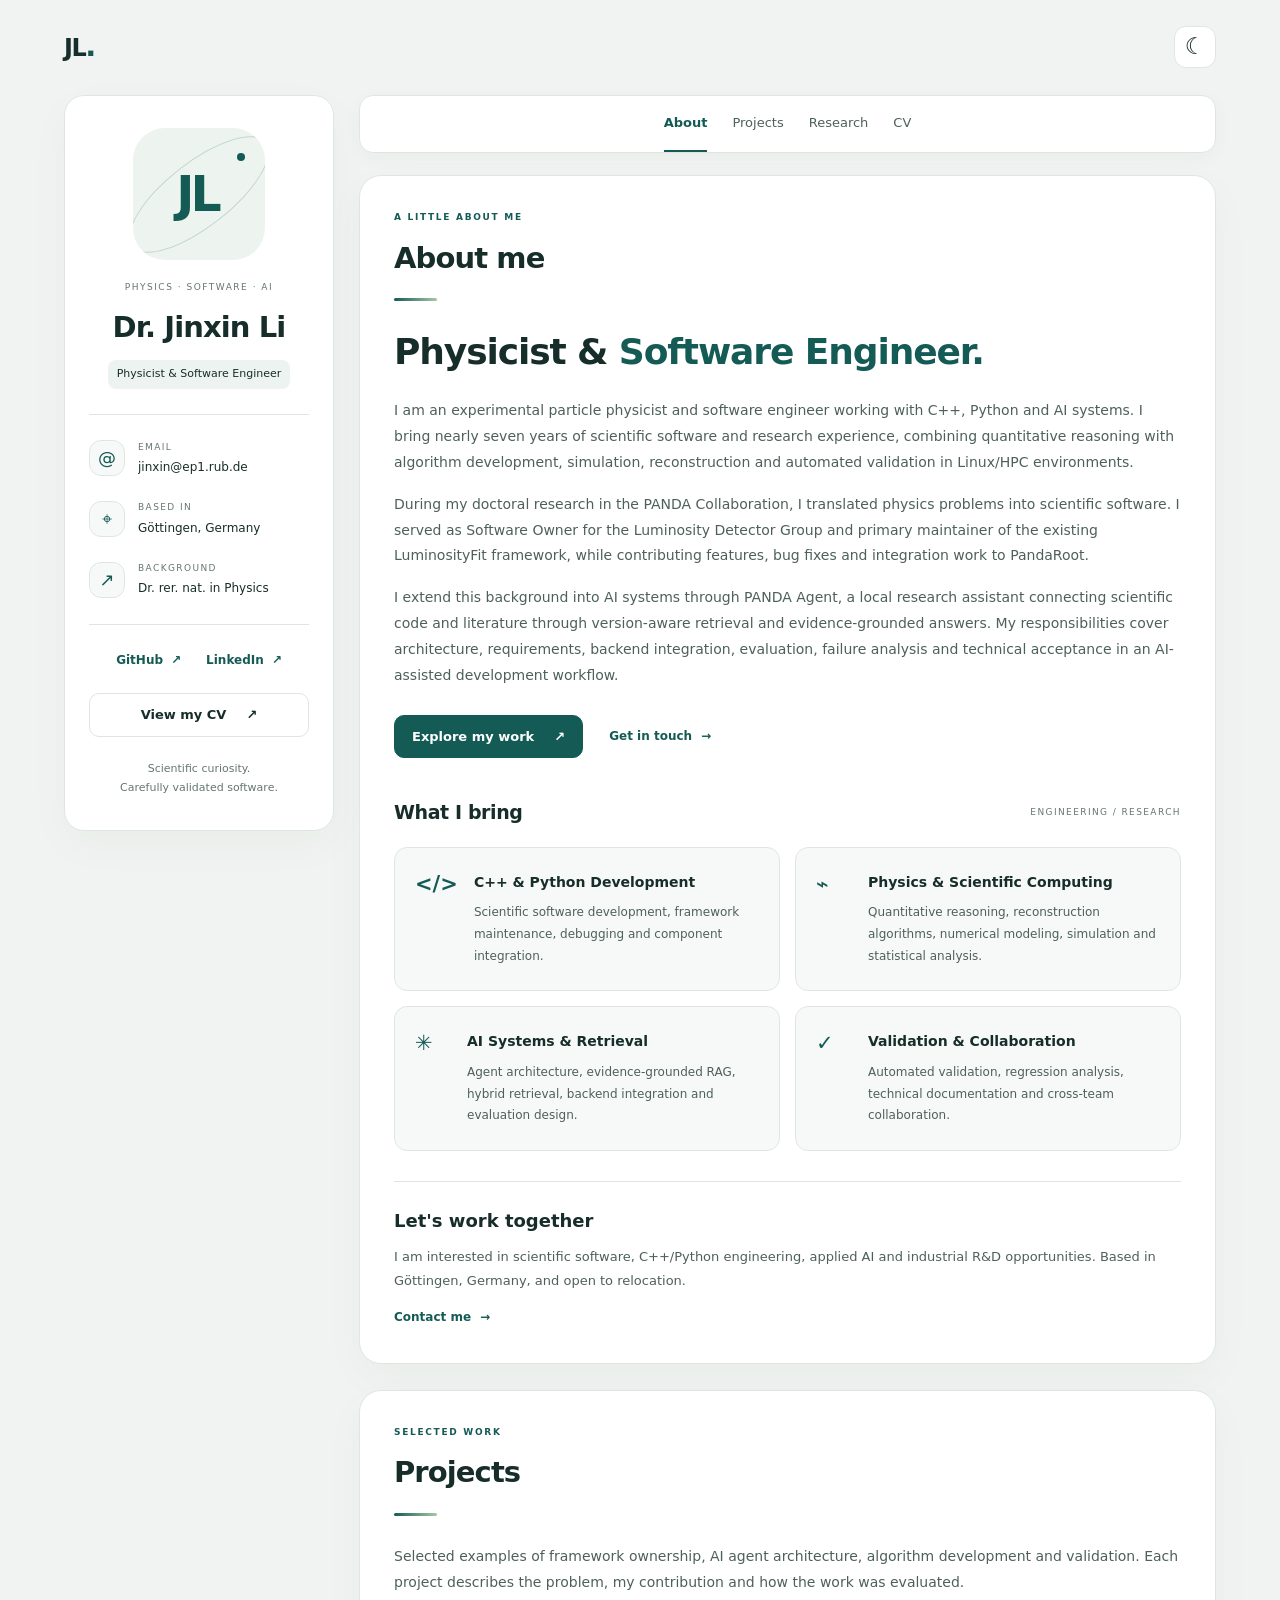
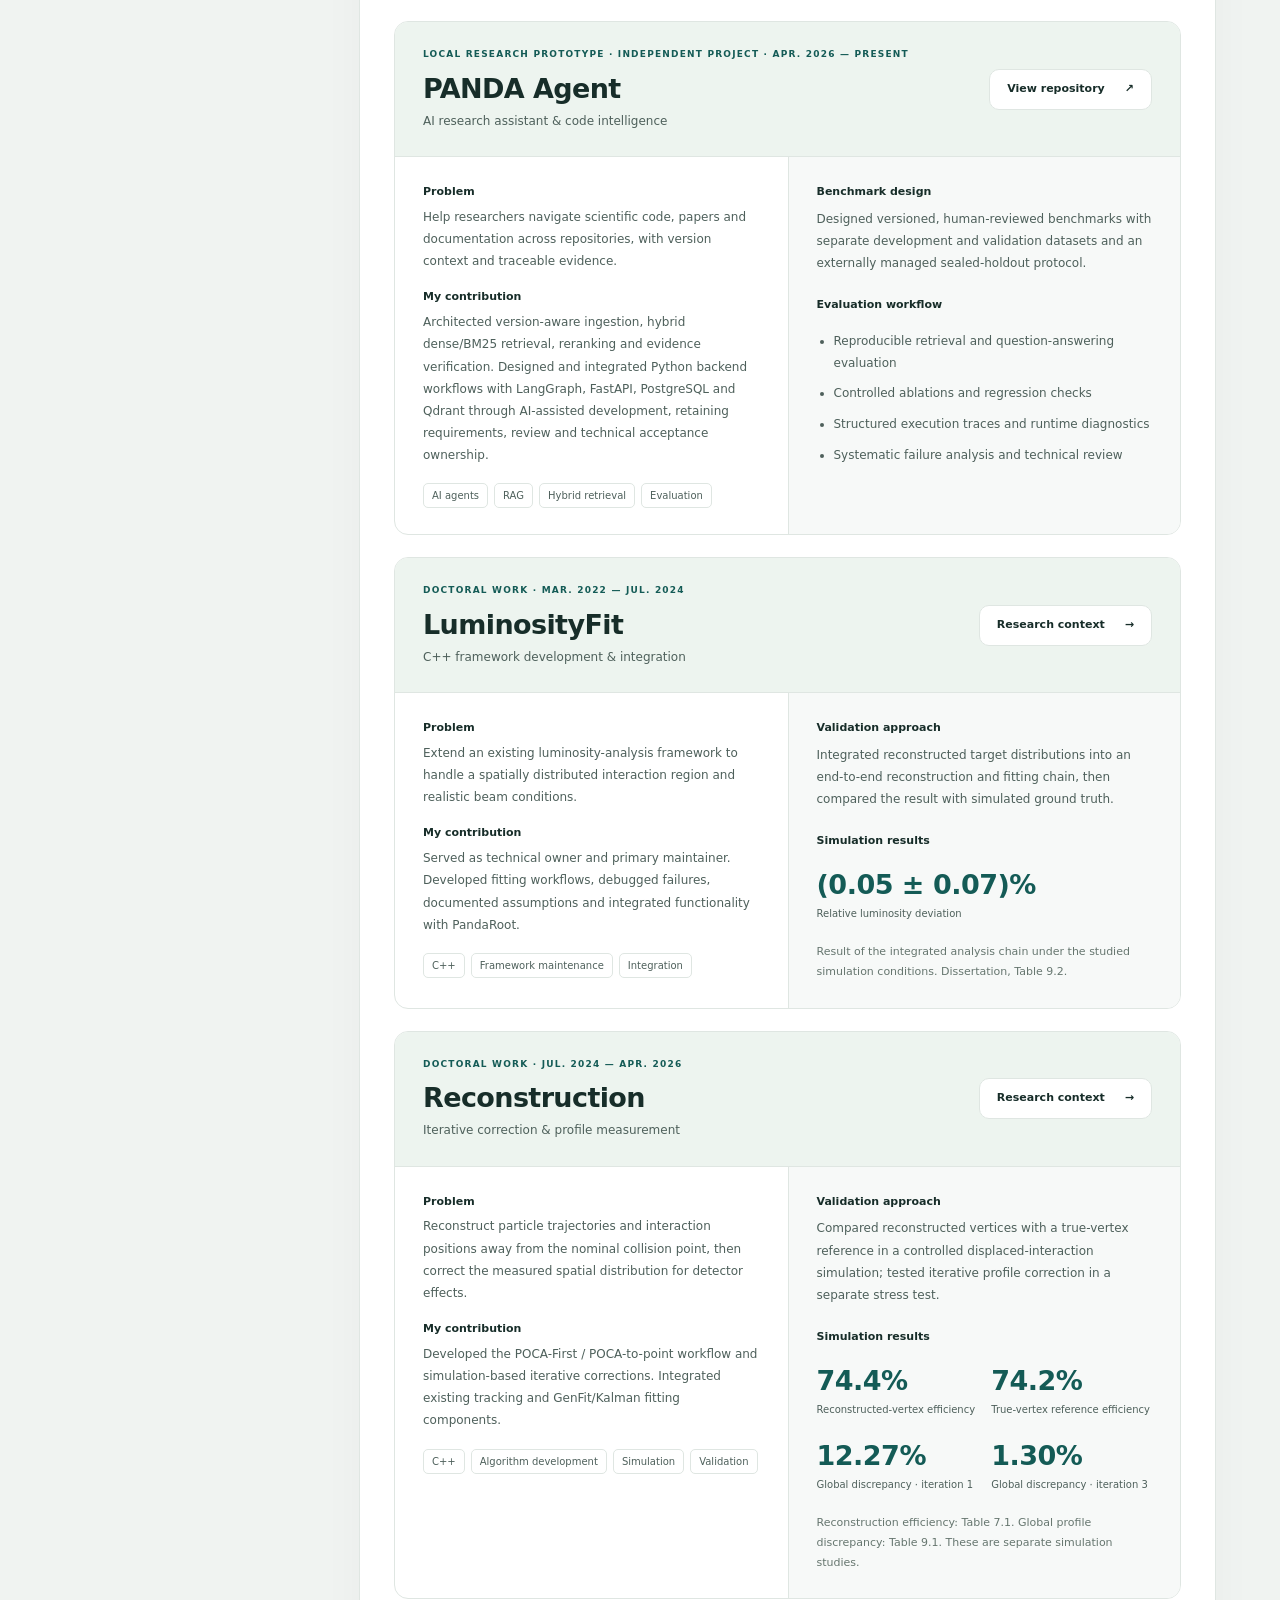
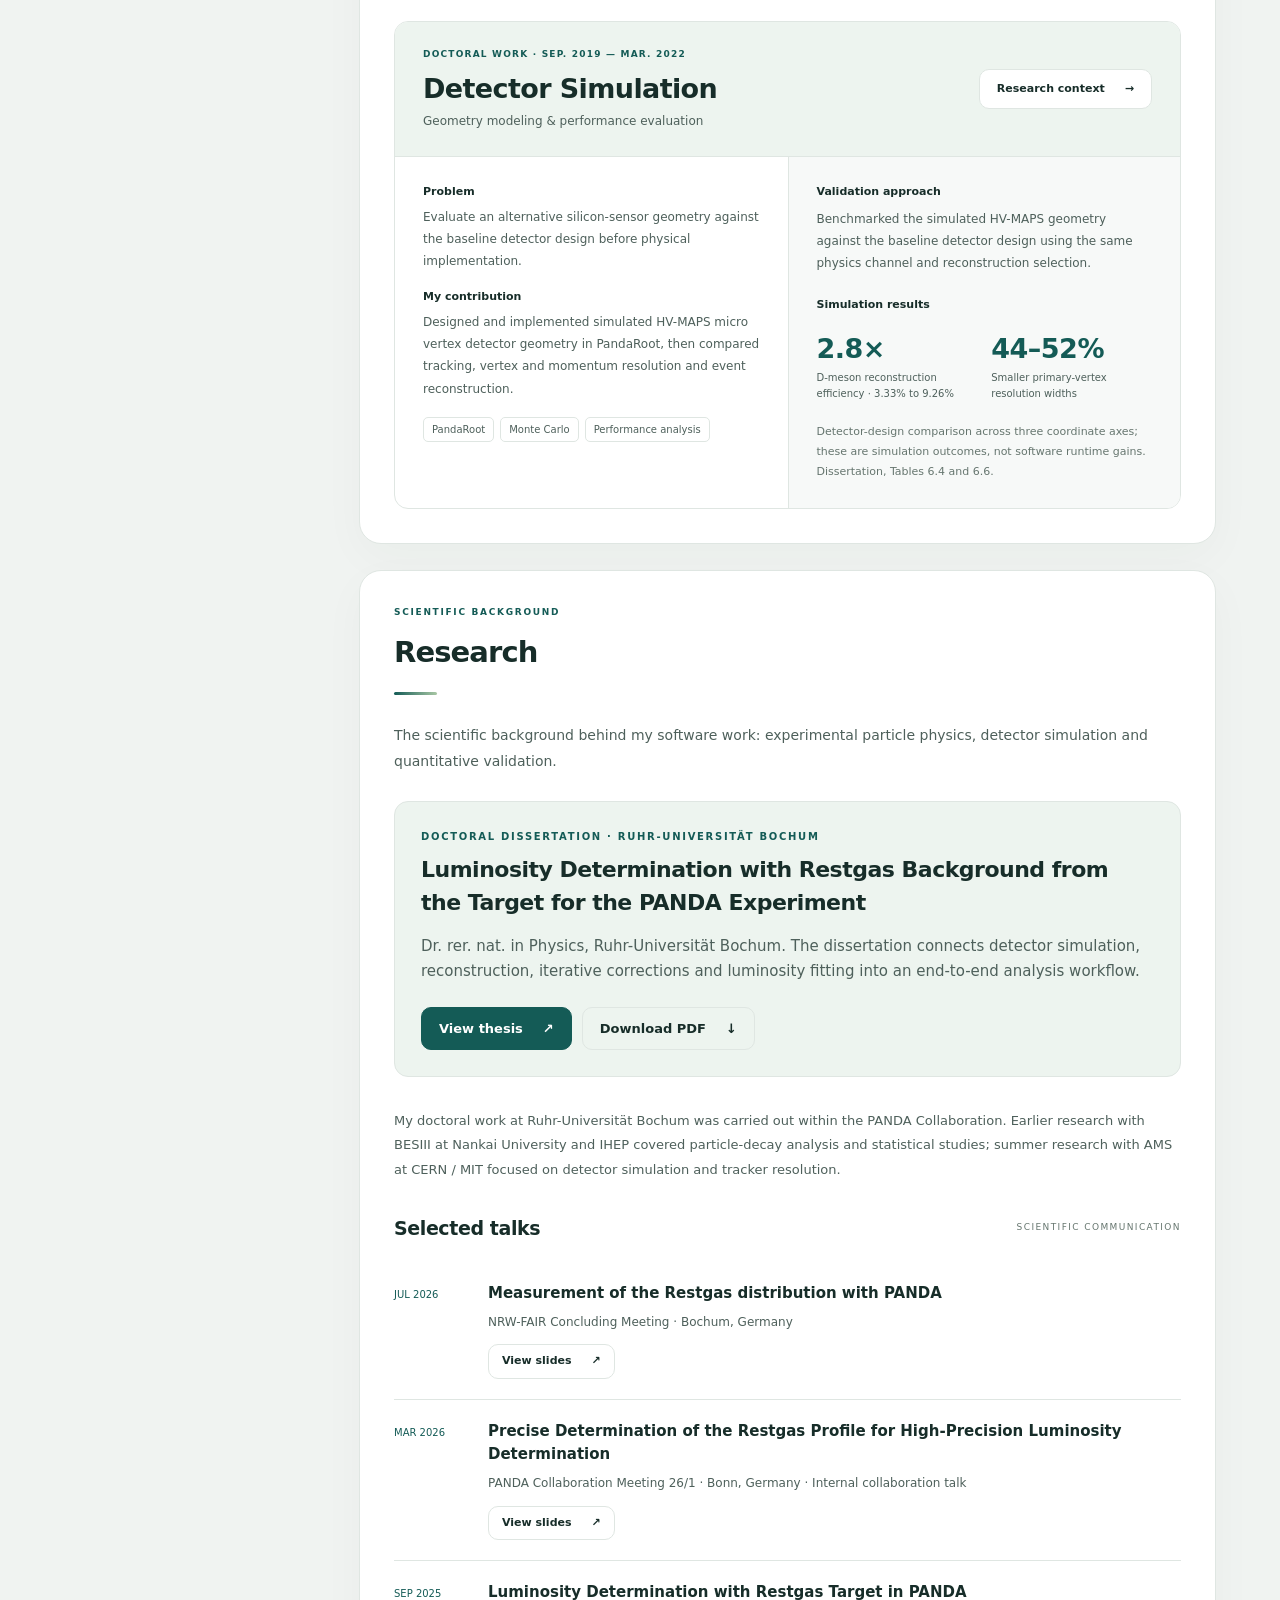
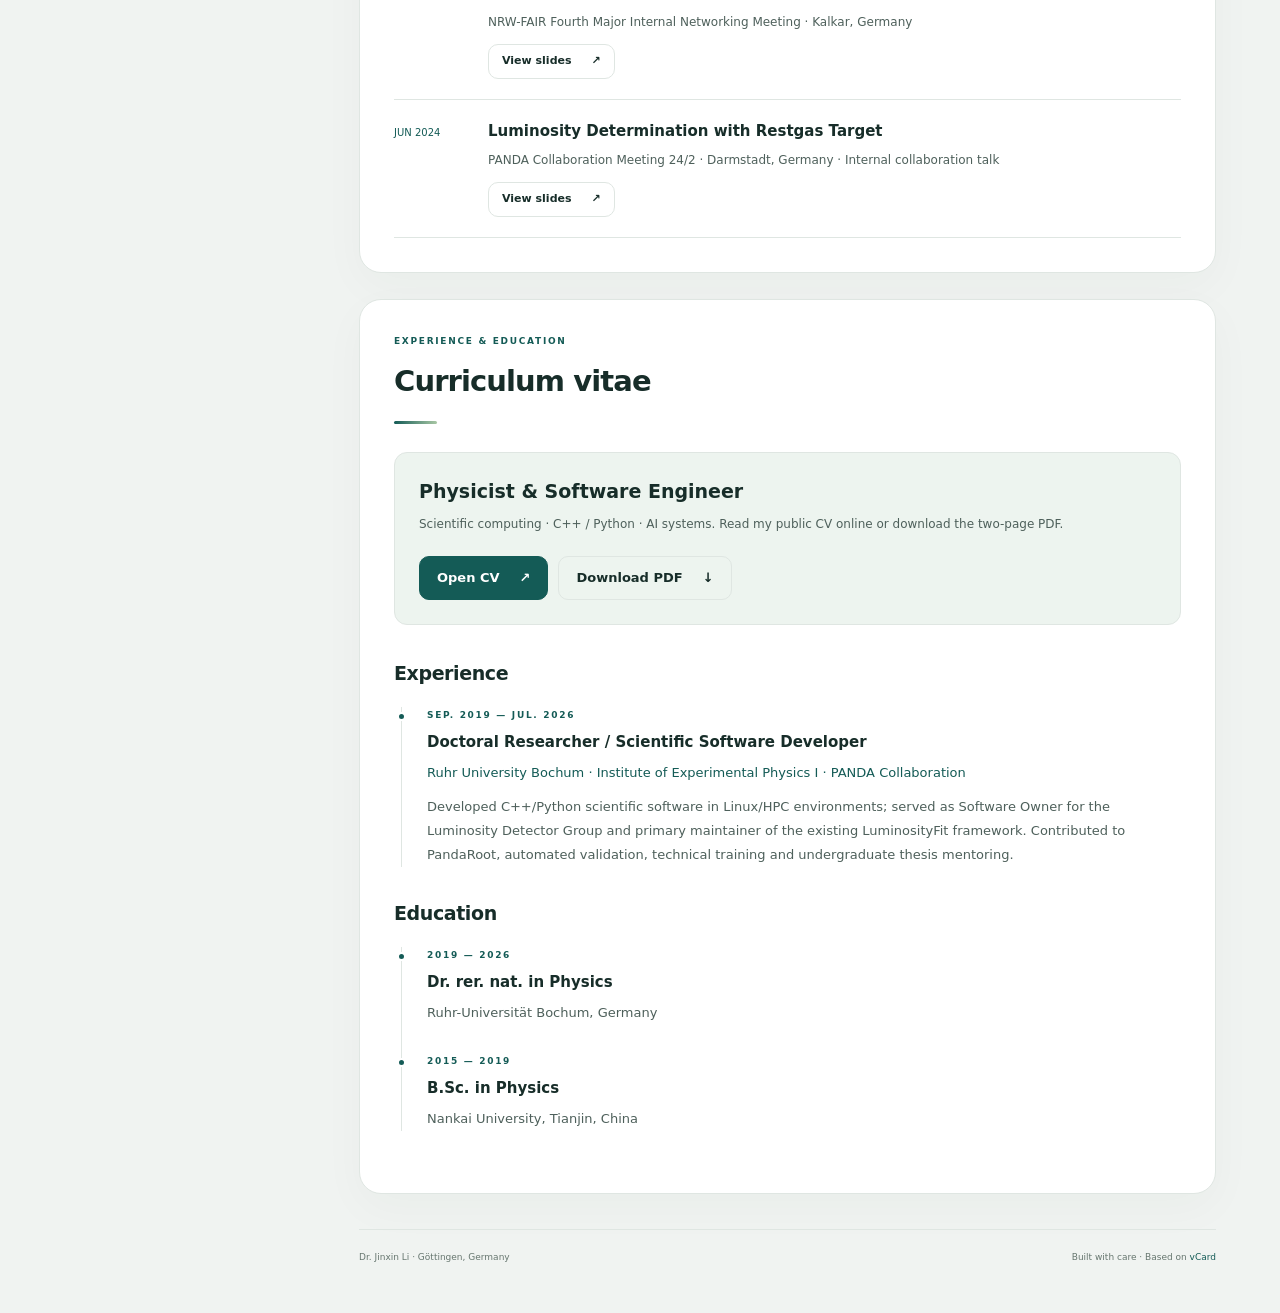
==== index.html @ 7bde7261 "Publish professional portfolio and downloadable research documents" ====
<!DOCTYPE html>
<html lang="en" data-theme="light">
<head>
  <meta charset="utf-8">
  <meta name="viewport" content="width=device-width, initial-scale=1">
  <title>Dr. Jinxin Li | Physicist &amp; Software Engineer</title>
  <meta name="description" content="Dr. Jinxin Li — Physicist &amp; Software Engineer. Scientific computing, C++ / Python and AI systems, grounded in experimental particle physics.">
  <meta name="theme-color" content="#145b56">
  <meta property="og:title" content="Dr. Jinxin Li — Physicist &amp; Software Engineer">
  <meta property="og:description" content="Experimental particle physics, scientific computing and AI systems. Explore my C++ / Python engineering work, verified simulation results and public CV.">
  <meta property="og:type" content="website">
  <meta property="og:url" content="https://jinxinlee.github.io/">
  <link rel="canonical" href="https://jinxinlee.github.io/">
  <link rel="icon" type="image/svg+xml" href="assets/favicon.svg">
  <link rel="stylesheet" href="assets/vcard.css">
  <link rel="stylesheet" href="assets/site.css">
  <script src="assets/site.js" defer></script>
</head>
<body>
<a class="skip-link" href="#main-content">Skip to content</a>
<div class="page-top"><a class="wordmark" href="#about" aria-label="Dr. Jinxin Li home">JL<span class="wordmark-dot">.</span></a><button class="theme-toggle" type="button" data-theme-toggle aria-label="Switch to dark theme" aria-pressed="false">☾</button></div>
<main>
  <aside class="sidebar" aria-label="Personal profile">
    <div class="sidebar-info">
      <div class="avatar-box" aria-hidden="true"><span class="initials">JL</span><span class="avatar-orbit"></span></div>
      <div class="info-content"><p class="profile-eyebrow">PHYSICS · SOFTWARE · AI</p><h1 class="name">Dr. Jinxin Li</h1><p class="title">Physicist &amp; Software Engineer</p></div>
    </div>
    <div class="sidebar-info_more">
      <div class="separator"></div>
      <ul class="contacts-list">
        <li class="contact-item"><div class="icon-box" aria-hidden="true">@</div><div class="contact-info"><p class="contact-title">Email</p><a class="contact-link" href="mailto:jinxin@ep1.rub.de">jinxin@ep1.rub.de</a></div></li>
        <li class="contact-item"><div class="icon-box" aria-hidden="true">⌖</div><div class="contact-info"><p class="contact-title">Based in</p><address>Göttingen, Germany</address></div></li>
        <li class="contact-item"><div class="icon-box" aria-hidden="true">↗</div><div class="contact-info"><p class="contact-title">Background</p><p class="contact-link">Dr. rer. nat. in Physics</p></div></li>
      </ul>
      <div class="separator"></div>
      <div class="profile-links"><a href="https://github.com/JinxinLee">GitHub <span aria-hidden="true">↗</span></a><a href="https://www.linkedin.com/in/jinxin-li-896450300">LinkedIn <span aria-hidden="true">↗</span></a></div>
      <a class="button sidebar-cv" href="professional-cv.html">View my CV <span aria-hidden="true">↗</span></a>
      <p class="sidebar-note">Scientific curiosity.<br>Carefully validated software.</p>
    </div>
  </aside>
  <div class="main-content" id="main-content" tabindex="-1">
    <nav class="navbar" aria-label="Main navigation"><ul class="navbar-list">
      <li><a class="navbar-link active" data-page-link="about" href="#about" aria-current="location">About</a></li>
      <li><a class="navbar-link" data-page-link="projects" href="#projects">Projects</a></li>
      <li><a class="navbar-link" data-page-link="research" href="#research">Research</a></li>
      <li><a class="navbar-link" data-page-link="cv" href="#cv">CV</a></li>
    </ul></nav>
    <article class="about" id="about" data-page="about" aria-labelledby="about-title" tabindex="-1">
      <header><p class="eyebrow">A LITTLE ABOUT ME</p><h2 class="h2 article-title" id="about-title">About me</h2></header>
      <section class="intro" aria-label="Introduction">
        <p class="lead">Physicist &amp; <em>Software Engineer.</em></p>
        <p>I am an experimental particle physicist and software engineer working with C++, Python and AI systems. I bring nearly seven years of scientific software and research experience, combining quantitative reasoning with algorithm development, simulation, reconstruction and automated validation in Linux/HPC environments.</p>
        <p>During my doctoral research in the PANDA Collaboration, I translated physics problems into scientific software. I served as Software Owner for the Luminosity Detector Group and primary maintainer of the existing LuminosityFit framework, while contributing features, bug fixes and integration work to PandaRoot.</p>
        <p>I extend this background into AI systems through PANDA Agent, a local research assistant connecting scientific code and literature through version-aware retrieval and evidence-grounded answers. My responsibilities cover architecture, requirements, backend integration, evaluation, failure analysis and technical acceptance in an AI-assisted development workflow.</p>
        <div class="intro-actions"><a class="button primary" href="#projects">Explore my work <span aria-hidden="true">↗</span></a><a class="text-link" href="mailto:jinxin@ep1.rub.de">Get in touch <span aria-hidden="true">→</span></a></div>
      </section>
      <section class="service"><div class="section-heading"><h3 class="h3">What I bring</h3><span class="section-index">ENGINEERING / RESEARCH</span></div>
        <ul class="service-list">
          <li class="service-item"><div class="service-symbol" aria-hidden="true">&lt;/&gt;</div><div><h4 class="h4 service-item-title">C++ &amp; Python Development</h4><p class="service-item-text">Scientific software development, framework maintenance, debugging and component integration.</p></div></li>
          <li class="service-item"><div class="service-symbol" aria-hidden="true">⌁</div><div><h4 class="h4 service-item-title">Physics &amp; Scientific Computing</h4><p class="service-item-text">Quantitative reasoning, reconstruction algorithms, numerical modeling, simulation and statistical analysis.</p></div></li>
          <li class="service-item"><div class="service-symbol" aria-hidden="true">✳</div><div><h4 class="h4 service-item-title">AI Systems &amp; Retrieval</h4><p class="service-item-text">Agent architecture, evidence-grounded RAG, hybrid retrieval, backend integration and evaluation design.</p></div></li>
          <li class="service-item"><div class="service-symbol" aria-hidden="true">✓</div><div><h4 class="h4 service-item-title">Validation &amp; Collaboration</h4><p class="service-item-text">Automated validation, regression analysis, technical documentation and cross-team collaboration.</p></div></li>
        </ul>
      </section>
      <section class="opportunity-note" aria-label="Career interests"><h3>Let's work together</h3><p>I am interested in scientific software, C++/Python engineering, applied AI and industrial R&amp;D opportunities. Based in Göttingen, Germany, and open to relocation.</p><a class="text-link" href="mailto:jinxin@ep1.rub.de">Contact me <span aria-hidden="true">→</span></a></section>
    </article>
    <article id="projects" data-page="projects" aria-labelledby="projects-title" tabindex="-1">
      <header><p class="eyebrow">SELECTED WORK</p><h2 class="h2 article-title" id="projects-title">Projects</h2></header>
      <p class="section-intro">Selected examples of framework ownership, AI agent architecture, algorithm development and validation. Each project describes the problem, my contribution and how the work was evaluated.</p>
      <div class="project-grid">
        <section class="project-card agent-card" aria-labelledby="agent-project-title">
          <header class="project-header"><div><p class="eyebrow">LOCAL RESEARCH PROTOTYPE · INDEPENDENT PROJECT · APR. 2026 — PRESENT</p><h3 id="agent-project-title">PANDA Agent</h3><p>AI research assistant &amp; code intelligence</p></div><a class="button" href="https://github.com/JinxinLee/PANDA_Agent">View repository <span aria-hidden="true">↗</span></a></header>
          <div class="project-layout">
            <div class="project-copy"><dl class="project-details"><dt>Problem</dt><dd>Help researchers navigate scientific code, papers and documentation across repositories, with version context and traceable evidence.</dd><dt>My contribution</dt><dd>Architected version-aware ingestion, hybrid dense/BM25 retrieval, reranking and evidence verification. Designed and integrated Python backend workflows with LangGraph, FastAPI, PostgreSQL and Qdrant through AI-assisted development, retaining requirements, review and technical acceptance ownership.</dd></dl><div class="tags"><span>AI agents</span><span>RAG</span><span>Hybrid retrieval</span><span>Evaluation</span></div></div>
            <section class="project-evaluation" aria-label="PANDA Agent evaluation"><h4>Benchmark design</h4><p>Designed versioned, human-reviewed benchmarks with separate development and validation datasets and an externally managed sealed-holdout protocol.</p><div class="evaluation-heading"><h4>Evaluation workflow</h4></div><ul class="validation-checks"><li>Reproducible retrieval and question-answering evaluation</li><li>Controlled ablations and regression checks</li><li>Structured execution traces and runtime diagnostics</li><li>Systematic failure analysis and technical review</li></ul></section>
          </div>
        </section>
        <section class="project-card" aria-labelledby="luminosityfit-project-title">
          <header class="project-header"><div><p class="eyebrow">DOCTORAL WORK · MAR. 2022 — JUL. 2024</p><h3 id="luminosityfit-project-title">LuminosityFit</h3><p>C++ framework development & integration</p></div><a class="button" href="#research">Research context <span aria-hidden="true">→</span></a></header>
          <div class="project-layout">
            <div class="project-copy"><dl class="project-details"><dt>Problem</dt><dd>Extend an existing luminosity-analysis framework to handle a spatially distributed interaction region and realistic beam conditions.</dd><dt>My contribution</dt><dd>Served as technical owner and primary maintainer. Developed fitting workflows, debugged failures, documented assumptions and integrated functionality with PandaRoot.</dd></dl><div class="tags"><span>C++</span><span>Framework maintenance</span><span>Integration</span></div></div>
            <section class="project-evaluation" aria-label="LuminosityFit evaluation"><h4>Validation approach</h4><p>Integrated reconstructed target distributions into an end-to-end reconstruction and fitting chain, then compared the result with simulated ground truth.</p><div class="evaluation-heading"><h4>Simulation results</h4></div><ul class="evaluation-metrics"><li class="metric-wide"><strong>(0.05 ± 0.07)%</strong><span>Relative luminosity deviation</span></li></ul><p class="result-context">Result of the integrated analysis chain under the studied simulation conditions. Dissertation, Table 9.2.</p></section>
          </div>
        </section>
        <section class="project-card" aria-labelledby="reconstruction-project-title">
          <header class="project-header"><div><p class="eyebrow">DOCTORAL WORK · JUL. 2024 — APR. 2026</p><h3 id="reconstruction-project-title">Reconstruction</h3><p>Iterative correction & profile measurement</p></div><a class="button" href="#research">Research context <span aria-hidden="true">→</span></a></header>
          <div class="project-layout">
            <div class="project-copy"><dl class="project-details"><dt>Problem</dt><dd>Reconstruct particle trajectories and interaction positions away from the nominal collision point, then correct the measured spatial distribution for detector effects.</dd><dt>My contribution</dt><dd>Developed the POCA-First / POCA-to-point workflow and simulation-based iterative corrections. Integrated existing tracking and GenFit/Kalman fitting components.</dd></dl><div class="tags"><span>C++</span><span>Algorithm development</span><span>Simulation</span><span>Validation</span></div></div>
            <section class="project-evaluation" aria-label="Reconstruction evaluation"><h4>Validation approach</h4><p>Compared reconstructed vertices with a true-vertex reference in a controlled displaced-interaction simulation; tested iterative profile correction in a separate stress test.</p><div class="evaluation-heading"><h4>Simulation results</h4></div><ul class="evaluation-metrics"><li><strong>74.4%</strong><span>Reconstructed-vertex efficiency</span></li><li><strong>74.2%</strong><span>True-vertex reference efficiency</span></li><li><strong>12.27%</strong><span>Global discrepancy · iteration 1</span></li><li><strong>1.30%</strong><span>Global discrepancy · iteration 3</span></li></ul><p class="result-context">Reconstruction efficiency: Table 7.1. Global profile discrepancy: Table 9.1. These are separate simulation studies.</p></section>
          </div>
        </section>
        <section class="project-card" aria-labelledby="simulation-project-title">
          <header class="project-header"><div><p class="eyebrow">DOCTORAL WORK · SEP. 2019 — MAR. 2022</p><h3 id="simulation-project-title">Detector Simulation</h3><p>Geometry modeling & performance evaluation</p></div><a class="button" href="#research">Research context <span aria-hidden="true">→</span></a></header>
          <div class="project-layout">
            <div class="project-copy"><dl class="project-details"><dt>Problem</dt><dd>Evaluate an alternative silicon-sensor geometry against the baseline detector design before physical implementation.</dd><dt>My contribution</dt><dd>Designed and implemented simulated HV-MAPS micro vertex detector geometry in PandaRoot, then compared tracking, vertex and momentum resolution and event reconstruction.</dd></dl><div class="tags"><span>PandaRoot</span><span>Monte Carlo</span><span>Performance analysis</span></div></div>
            <section class="project-evaluation" aria-label="Detector Simulation evaluation"><h4>Validation approach</h4><p>Benchmarked the simulated HV-MAPS geometry against the baseline detector design using the same physics channel and reconstruction selection.</p><div class="evaluation-heading"><h4>Simulation results</h4></div><ul class="evaluation-metrics"><li><strong>2.8×</strong><span>D-meson reconstruction efficiency · 3.33% to 9.26%</span></li><li><strong>44–52%</strong><span>Smaller primary-vertex resolution widths</span></li></ul><p class="result-context">Detector-design comparison across three coordinate axes; these are simulation outcomes, not software runtime gains. Dissertation, Tables 6.4 and 6.6.</p></section>
          </div>
        </section>
      </div>
    </article>
    <article id="research" data-page="research" aria-labelledby="research-title" tabindex="-1">
      <header><p class="eyebrow">SCIENTIFIC BACKGROUND</p><h2 class="h2 article-title" id="research-title">Research</h2></header>
      <p class="section-intro">The scientific background behind my software work: experimental particle physics, detector simulation and quantitative validation.</p>
      <section class="research-highlight"><p class="eyebrow">DOCTORAL DISSERTATION · RUHR-UNIVERSITÄT BOCHUM</p><h3>Luminosity Determination with Restgas Background from the Target for the PANDA Experiment</h3><p>Dr. rer. nat. in Physics, Ruhr-Universität Bochum. The dissertation connects detector simulation, reconstruction, iterative corrections and luminosity fitting into an end-to-end analysis workflow.</p><div class="document-actions"><a class="button primary" href="assets/pdf/thesis_revised.pdf" target="_blank" rel="noopener">View thesis <span aria-hidden="true">↗</span></a><a class="button" href="assets/pdf/thesis_revised.pdf" download="Jinxin-Li-Doctoral-Thesis.pdf">Download PDF <span aria-hidden="true">↓</span></a></div></section>
      <p class="research-context">My doctoral work at Ruhr-Universität Bochum was carried out within the PANDA Collaboration. Earlier research with BESIII at Nankai University and IHEP covered particle-decay analysis and statistical studies; summer research with AMS at CERN / MIT focused on detector simulation and tracker resolution.</p>
      <div class="section-heading"><h3 class="h3">Selected talks</h3><span class="section-index">SCIENTIFIC COMMUNICATION</span></div>
      <ul class="talk-list"><li><time datetime="2026-07">JUL 2026</time><div><h4>Measurement of the Restgas distribution with PANDA</h4><p>NRW-FAIR Concluding Meeting · Bochum, Germany</p><a class="button slides-link" href="assets/pdf/NRW_FAIR_2026_Li.pdf" target="_blank" rel="noopener" aria-label="View slides: Measurement of the Restgas distribution with PANDA (JUL 2026)">View slides <span aria-hidden="true">↗</span></a></div></li><li><time datetime="2026-03">MAR 2026</time><div><h4>Precise Determination of the Restgas Profile for High-Precision Luminosity Determination</h4><p>PANDA Collaboration Meeting 26/1 · Bonn, Germany · Internal collaboration talk</p><a class="button slides-link" href="assets/pdf/PANDA_CM_Li.pdf" target="_blank" rel="noopener" aria-label="View slides: Precise Determination of the Restgas Profile for High-Precision Luminosity Determination (MAR 2026)">View slides <span aria-hidden="true">↗</span></a></div></li><li><time datetime="2025-09">SEP 2025</time><div><h4>Luminosity Determination with Restgas Target in PANDA</h4><p>NRW-FAIR Fourth Major Internal Networking Meeting · Kalkar, Germany</p><a class="button slides-link" href="assets/pdf/Kalkar_2025.pdf" target="_blank" rel="noopener" aria-label="View slides: Luminosity Determination with Restgas Target in PANDA (SEP 2025)">View slides <span aria-hidden="true">↗</span></a></div></li><li><time datetime="2024-06">JUN 2024</time><div><h4>Luminosity Determination with Restgas Target</h4><p>PANDA Collaboration Meeting 24/2 · Darmstadt, Germany · Internal collaboration talk</p><a class="button slides-link" href="assets/pdf/PANDA_CM_06_2024_Final.pdf" target="_blank" rel="noopener" aria-label="View slides: Luminosity Determination with Restgas Target (JUN 2024)">View slides <span aria-hidden="true">↗</span></a></div></li></ul>
    </article>
    <article id="cv" data-page="cv" aria-labelledby="cv-title" tabindex="-1">
      <header><p class="eyebrow">EXPERIENCE &amp; EDUCATION</p><h2 class="h2 article-title" id="cv-title">Curriculum vitae</h2></header>
      <div class="cv-banner"><div><h3>Physicist &amp; Software Engineer</h3><p>Scientific computing · C++ / Python · AI systems. Read my public CV online or download the two-page PDF.</p></div><div class="document-actions"><a class="button primary" href="professional-cv.html">Open CV <span aria-hidden="true">↗</span></a><a class="button" href="assets/pdf/Jinxin_Li_Professional_CV.pdf" download>Download PDF <span aria-hidden="true">↓</span></a></div></div>
      <div class="section-heading"><h3 class="h3">Experience</h3></div>
      <ol class="experience-list"><li><p class="eyebrow">SEP. 2019 — JUL. 2026</p><h4>Doctoral Researcher / Scientific Software Developer</h4><p class="institution">Ruhr University Bochum · Institute of Experimental Physics I · PANDA Collaboration</p><p>Developed C++/Python scientific software in Linux/HPC environments; served as Software Owner for the Luminosity Detector Group and primary maintainer of the existing LuminosityFit framework. Contributed to PandaRoot, automated validation, technical training and undergraduate thesis mentoring.</p></li></ol>
      <div class="section-heading"><h3 class="h3">Education</h3></div>
      <ol class="experience-list"><li><p class="eyebrow">2019 — 2026</p><h4>Dr. rer. nat. in Physics</h4><p>Ruhr-Universität Bochum, Germany</p></li><li><p class="eyebrow">2015 — 2019</p><h4>B.Sc. in Physics</h4><p>Nankai University, Tianjin, China</p></li></ol>
    </article>
    <footer class="page-footer"><span>Dr. Jinxin Li · Göttingen, Germany</span><span>Built with care · Based on <a href="https://github.com/codewithsadee/vcard-personal-portfolio">vCard</a></span></footer>
  </div>
</main>
<noscript><style>.theme-toggle{display:none}</style></noscript>
</body>
</html>
---- assets/vcard.css ----
/*-----------------------------------*\
  #style.css
\*-----------------------------------*/


/**
 * copyright 2022 @codewithsadee
 */





/*-----------------------------------*\
  #CUSTOM PROPERTY
\*-----------------------------------*/

:root {

  /**
   * colors
   */

  /* gradient */

  --bg-gradient-onyx: linear-gradient(
    to bottom right, 
    hsl(240, 1%, 25%) 3%, 
    hsl(0, 0%, 19%) 97%
  );
  --bg-gradient-jet: linear-gradient(
    to bottom right, 
    hsla(240, 1%, 18%, 0.251) 0%, 
    hsla(240, 2%, 11%, 0) 100%
  ), hsl(240, 2%, 13%);
  --bg-gradient-yellow-1: linear-gradient(
    to bottom right, 
    hsl(45, 100%, 71%) 0%, 
    hsla(36, 100%, 69%, 0) 50%
  );
  --bg-gradient-yellow-2: linear-gradient(
    135deg, 
    hsla(45, 100%, 71%, 0.251) 0%, 
    hsla(35, 100%, 68%, 0) 59.86%
  ), hsl(240, 2%, 13%);
  --border-gradient-onyx: linear-gradient(
    to bottom right, 
    hsl(0, 0%, 25%) 0%, 
    hsla(0, 0%, 25%, 0) 50%
  );
  --text-gradient-yellow: linear-gradient(
    to right, 
    hsl(45, 100%, 72%), 
    hsl(35, 100%, 68%)
  );

  /* solid */

  --jet: hsl(0, 0%, 22%);
  --onyx: hsl(240, 1%, 17%);
  --eerie-black-1: hsl(240, 2%, 13%);
  --eerie-black-2: hsl(240, 2%, 12%);
  --smoky-black: hsl(0, 0%, 7%);
  --white-1: hsl(0, 0%, 100%);
  --white-2: hsl(0, 0%, 98%);
  --orange-yellow-crayola: hsl(45, 100%, 72%);
  --vegas-gold: hsl(45, 54%, 58%);
  --light-gray: hsl(0, 0%, 84%);
  --light-gray-70: hsla(0, 0%, 84%, 0.7);
  --bittersweet-shimmer: hsl(0, 43%, 51%);

  /**
   * typography
   */

  /* font-family */
  --ff-poppins: 'Poppins', sans-serif;

  /* font-size */
  --fs-1: 24px;
  --fs-2: 18px;
  --fs-3: 17px;
  --fs-4: 16px;
  --fs-5: 15px;
  --fs-6: 14px;
  --fs-7: 13px;
  --fs-8: 11px;

  /* font-weight */
  --fw-300: 300;
  --fw-400: 400;
  --fw-500: 500;
  --fw-600: 600;

  /**
   * shadow
   */
  
  --shadow-1: -4px 8px 24px hsla(0, 0%, 0%, 0.25);
  --shadow-2: 0 16px 30px hsla(0, 0%, 0%, 0.25);
  --shadow-3: 0 16px 40px hsla(0, 0%, 0%, 0.25);
  --shadow-4: 0 25px 50px hsla(0, 0%, 0%, 0.15);
  --shadow-5: 0 24px 80px hsla(0, 0%, 0%, 0.25);

  /**
   * transition
   */

  --transition-1: 0.25s ease;
  --transition-2: 0.5s ease-in-out;

}





/*-----------------------------------*\
  #RESET
\*-----------------------------------*/

*, *::before, *::after {
  margin: 0;
  padding: 0;
  box-sizing: border-box;
}

a { text-decoration: none; }

li { list-style: none; }

img, ion-icon, a, button, time, span { display: block; }

button {
  font: inherit;
  background: none;
  border: none;
  text-align: left;
  cursor: pointer;
}

input, textarea {
  display: block;
  width: 100%;
  background: none;
  font: inherit;
}

::selection {
  background: var(--orange-yellow-crayola);
  color: var(--smoky-black);
}

:focus { outline-color: var(--orange-yellow-crayola); }

html { font-family: var(--ff-poppins); }

body { background: var(--smoky-black); }





/*-----------------------------------*\
  #REUSED STYLE
\*-----------------------------------*/

.sidebar,
article {
  background: var(--eerie-black-2);
  border: 1px solid var(--jet);
  border-radius: 20px;
  padding: 15px;
  box-shadow: var(--shadow-1);
  z-index: 1;
}

.separator {
  width: 100%;
  height: 1px;
  background: var(--jet);
  margin: 16px 0;
}

.icon-box {
  position: relative;
  background: var(--border-gradient-onyx);
  width: 30px;
  height: 30px;
  border-radius: 8px;
  display: flex;
  justify-content: center;
  align-items: center;
  font-size: 16px;
  color: var(--orange-yellow-crayola);
  box-shadow: var(--shadow-1);
  z-index: 1;
}

.icon-box::before {
  content: "";
  position: absolute;
  inset: 1px;
  background: var(--eerie-black-1);
  border-radius: inherit;
  z-index: -1;
}

.icon-box ion-icon { --ionicon-stroke-width: 35px; }

article { display: none; }

article.active {
  display: block;
  animation: fade 0.5s ease backwards;
}

@keyframes fade {
  0% { opacity: 0; }
  100% { opacity: 1; }
}

.h2,
.h3,
.h4,
.h5 {
  color: var(--white-2);
  text-transform: capitalize;
}

.h2 { font-size: var(--fs-1); }

.h3 { font-size: var(--fs-2); }

.h4 { font-size: var(--fs-4); }

.h5 {
  font-size: var(--fs-7);
  font-weight: var(--fw-500);
}

.article-title {
  position: relative;
  padding-bottom: 7px;
}

.article-title::after {
  content: "";
  position: absolute;
  bottom: 0;
  left: 0;
  width: 30px;
  height: 3px;
  background: var(--text-gradient-yellow);
  border-radius: 3px;
}

.has-scrollbar::-webkit-scrollbar {
  width: 5px; /* for vertical scrollbar */
  height: 5px; /* for horizontal scrollbar */
}

.has-scrollbar::-webkit-scrollbar-track {
  background: var(--onyx);
  border-radius: 5px;
}

.has-scrollbar::-webkit-scrollbar-thumb {
  background: var(--orange-yellow-crayola);
  border-radius: 5px;
}

.has-scrollbar::-webkit-scrollbar-button { width: 20px; }

.content-card {
  position: relative;
  background: var(--border-gradient-onyx);
  padding: 15px;
  padding-top: 45px;
  border-radius: 14px;
  box-shadow: var(--shadow-2);
  cursor: pointer;
  z-index: 1;
}

.content-card::before {
  content: "";
  position: absolute;
  inset: 1px;
  background: var(--bg-gradient-jet);
  border-radius: inherit;
  z-index: -1;
}





/*-----------------------------------*\
  #MAIN
\*-----------------------------------*/

main {
  margin: 15px 12px;
  margin-bottom: 75px;
  min-width: 259px;
}





/*-----------------------------------*\
  #SIDEBAR
\*-----------------------------------*/

.sidebar {
  margin-bottom: 15px;
  max-height: 112px;
  overflow: hidden;
  transition: var(--transition-2);
}

.sidebar.active { max-height: 405px; }

.sidebar-info {
  position: relative;
  display: flex;
  justify-content: flex-start;
  align-items: center;
  gap: 15px;
}

.avatar-box {
  background: var(--bg-gradient-onyx);
  border-radius: 20px;
}

.info-content .name {
  color: var(--white-2);
  font-size: var(--fs-3);
  font-weight: var(--fw-500);
  letter-spacing: -0.25px;
  margin-bottom: 10px;
}

.info-content .title {
  color: var(--white-1);
  background: var(--onyx);
  font-size: var(--fs-8);
  font-weight: var(--fw-300);
  width: max-content;
  padding: 3px 12px;
  border-radius: 8px;
}

.info_more-btn {
  position: absolute;
  top: -15px;
  right: -15px;
  border-radius: 0 15px;
  font-size: 13px;
  color: var(--orange-yellow-crayola);
  background: var(--border-gradient-onyx);
  padding: 10px;
  box-shadow: var(--shadow-2);
  transition: var(--transition-1);
  z-index: 1;
}

.info_more-btn::before {
  content: "";
  position: absolute;
  inset: 1px;
  border-radius: inherit;
  background: var(--bg-gradient-jet);
  transition: var(--transition-1);
  z-index: -1;
}

.info_more-btn:hover,
.info_more-btn:focus { background: var(--bg-gradient-yellow-1); }

.info_more-btn:hover::before,
.info_more-btn:focus::before { background: var(--bg-gradient-yellow-2); }

.info_more-btn span { display: none; }

.sidebar-info_more {
  opacity: 0;
  visibility: hidden;
  transition: var(--transition-2);
}

.sidebar.active .sidebar-info_more {
  opacity: 1;
  visibility: visible;
}

.contacts-list {
  display: grid;
  grid-template-columns: 1fr;
  gap: 16px;
}

.contact-item {
  min-width: 100%;
  display: flex;
  align-items: center;
  gap: 16px;
}

.contact-info {
  max-width: calc(100% - 46px);
  width: calc(100% - 46px);
}

.contact-title {
  color: var(--light-gray-70);
  font-size: var(--fs-8);
  text-transform: uppercase;
  margin-bottom: 2px;
}

.contact-info :is(.contact-link, time, address) {
  color: var(--white-2);
  font-size: var(--fs-7);
}

.contact-info address { font-style: normal; }

.social-list {
  display: flex;
  justify-content: flex-start;
  align-items: center;
  gap: 15px;
  padding-bottom: 4px;
  padding-left: 7px;
}

.social-item .social-link {
  color: var(--light-gray-70);
  font-size: 18px;
}


.social-item .social-link:hover { color: var(--light-gray); }





/*-----------------------------------*\
  #NAVBAR
\*-----------------------------------*/

.navbar {
  position: fixed;
  bottom: 0;
  left: 0;
  width: 100%;
  background: hsla(240, 1%, 17%, 0.75);
  backdrop-filter: blur(10px);
  border: 1px solid var(--jet);
  border-radius: 12px 12px 0 0;
  box-shadow: var(--shadow-2);
  z-index: 5;
}

.navbar-list {
  display: flex;
  flex-wrap: wrap;
  justify-content: center;
  align-items: center;
  padding: 0 10px;
}

.navbar-link {
  color: var(--light-gray);
  font-size: var(--fs-8);
  padding: 20px 7px;
  transition: color var(--transition-1);
}

.navbar-link:hover,
.navbar-link:focus { color: var(--light-gray-70); }

.navbar-link.active { color: var(--orange-yellow-crayola); }





/*-----------------------------------*\
  #ABOUT
\*-----------------------------------*/

.about .article-title { margin-bottom: 15px; }

.about-text {
  color: var(--light-gray);
  font-size: var(--fs-6);
  font-weight: var(--fw-300);
  line-height: 1.6;
}

.about-text p { margin-bottom: 15px; }



/**
 * #service 
 */

.service { margin-bottom: 35px; }

.service-title { margin-bottom: 20px; }

.service-list {
  display: grid;
  grid-template-columns: 1fr;
  gap: 20px;
}

.service-item {
  position: relative;
  background: var(--border-gradient-onyx);
  padding: 20px;
  border-radius: 14px;
  box-shadow: var(--shadow-2);
  z-index: 1;
}

.service-item::before {
  content: "";
  position: absolute;
  inset: 1px;
  background: var(--bg-gradient-jet);
  border-radius: inherit;
  z-index: -1;
}

.service-icon-box { margin-bottom: 10px; }

.service-icon-box img { margin: auto; }

.service-content-box { text-align: center; }

.service-item-title { margin-bottom: 7px; }

.service-item-text {
  color: var(--light-gray);
  font-size: var(--fs-6);
  font-weight: var(--fw-3);
  line-height: 1.6;
}


/**
 * #testimonials 
 */

.testimonials { margin-bottom: 30px; }

.testimonials-title { margin-bottom: 20px; }

.testimonials-list {
  display: flex;
  justify-content: flex-start;
  align-items: flex-start;
  gap: 15px;
  margin: 0 -15px;
  padding: 25px 15px;
  padding-bottom: 35px;
  overflow-x: auto;
  scroll-behavior: smooth;
  overscroll-behavior-inline: contain;
  scroll-snap-type: inline mandatory;
}

.testimonials-item {
  min-width: 100%;
  scroll-snap-align: center;
}

.testimonials-avatar-box {
  position: absolute;
  top: 0;
  left: 0;
  transform: translate(15px, -25px);
  background: var(--bg-gradient-onyx);
  border-radius: 14px;
  box-shadow: var(--shadow-1);
}

.testimonials-item-title { margin-bottom: 7px; }

.testimonials-text {
  color: var(--light-gray);
  font-size: var(--fs-6);
  font-weight: var(--fw-300);
  line-height: 1.6;
  display: -webkit-box;
  line-clamp: 4;
  -webkit-line-clamp: 4;
  -webkit-box-orient: vertical;
  overflow: hidden;
}


/**
 * #testimonials-modal
 */

.modal-container {
  position: fixed;
  top: 0;
  left: 0;
  width: 100%;
  height: 100%;
  display: flex;
  justify-content: center;
  align-items: center;
  overflow-y: auto;
  overscroll-behavior: contain;
  z-index: 20;
  pointer-events: none;
  visibility: hidden;
}

.modal-container::-webkit-scrollbar { display: none; }

.modal-container.active {
  pointer-events: all;
  visibility: visible;
}

.overlay {
  position: fixed;
  top: 0;
  left: 0;
  width: 100%;
  height: 100vh;
  background: hsl(0, 0%, 5%);
  opacity: 0;
  visibility: hidden;
  pointer-events: none;
  z-index: 1;
  transition: var(--transition-1);
}

.overlay.active {
  opacity: 0.8;
  visibility: visible;
  pointer-events: all;
}

.testimonials-modal {
  background: var(--eerie-black-2);
  position: relative;
  padding: 15px;
  margin: 15px 12px;
  border: 1px solid var(--jet);
  border-radius: 14px;
  box-shadow: var(--shadow-5);
  transform: scale(1.2);
  opacity: 0;
  transition: var(--transition-1);
  z-index: 2;
}

.modal-container.active .testimonials-modal {
  transform: scale(1);
  opacity: 1;
}

.modal-close-btn {
  position: absolute;
  top: 15px;
  right: 15px;
  background: var(--onyx);
  border-radius: 8px;
  width: 32px;
  height: 32px;
  display: flex;
  justify-content: center;
  align-items: center;
  color: var(--white-2);
  font-size: 18px;
  opacity: 0.7;
}

.modal-close-btn:hover,
.modal-close-btn:focus { opacity: 1; }

.modal-close-btn ion-icon { --ionicon-stroke-width: 50px; }

.modal-avatar-box {
  background: var(--bg-gradient-onyx);
  width: max-content;
  border-radius: 14px;
  margin-bottom: 15px;
  box-shadow: var(--shadow-2);
}

.modal-img-wrapper > img { display: none; }

.modal-title { margin-bottom: 4px; }

.modal-content time {
  font-size: var(--fs-6);
  color: var(--light-gray-70);
  font-weight: var(--fw-300);
  margin-bottom: 10px;
}

.modal-content p {
  color: var(--light-gray);
  font-size: var(--fs-6);
  font-weight: var(--fw-300);
  line-height: 1.6;
}


/**
 * #clients 
 */

.clients { margin-bottom: 15px; }

.clients-list {
  display: flex;
  justify-content: flex-start;
  align-items: flex-start;
  gap: 15px;
  margin: 0 -15px;
  padding: 25px;
  padding-bottom: 25px;
  overflow-x: auto;
  scroll-behavior: smooth;
  overscroll-behavior-inline: contain;
  scroll-snap-type: inline mandatory;
  scroll-padding-inline: 25px;
}

.clients-item {
  min-width: 50%;
  scroll-snap-align: start;
}

.clients-item img {
  width: 100%;
  filter: grayscale(1);
  transition: var(--transition-1);
}

.clients-item img:hover { filter: grayscale(0); }





/*-----------------------------------*\
  #RESUME
\*-----------------------------------*/

.article-title { margin-bottom: 30px; }


/**
 * education and experience 
 */

.timeline { margin-bottom: 30px; }

.timeline .title-wrapper {
  display: flex;
  align-items: center;
  gap: 15px;
  margin-bottom: 25px;
}

.timeline-list {
  font-size: var(--fs-6);
  margin-left: 45px;
}

.timeline-item { position: relative; }

.timeline-item:not(:last-child) { margin-bottom: 20px; }

.timeline-item-title {
  font-size: var(--fs-6);
  line-height: 1.3;
  margin-bottom: 7px;
}

.timeline-list span {
  color: var(--vegas-gold);
  font-weight: var(--fw-400);
  line-height: 1.6;
}

.timeline-item:not(:last-child)::before {
  content: "";
  position: absolute;
  top: -25px;
  left: -30px;
  width: 1px;
  height: calc(100% + 50px);
  background: var(--jet);
}

.timeline-item::after {
  content: "";
  position: absolute;
  top: 5px;
  left: -33px;
  height: 6px;
  width: 6px;
  background: var(--text-gradient-yellow);
  border-radius: 50%;
  box-shadow: 0 0 0 4px var(--jet);
}

.timeline-text {
  color: var(--light-gray);
  font-weight: var(--fw-300);
  line-height: 1.6;
}


/**
 * skills 
 */

.skills-title { margin-bottom: 20px; }

.skills-list { padding: 20px; }


.skills-item:not(:last-child) { margin-bottom: 15px; }

.skill .title-wrapper {
  display: flex;
  align-items: center;
  gap: 5px;
  margin-bottom: 8px;
}

.skill .title-wrapper data {
  color: var(--light-gray);
  font-size: var(--fs-7);
  font-weight: var(--fw-300);
}

.skill-progress-bg {
  background: var(--jet);
  width: 100%;
  height: 8px;
  border-radius: 10px;
}

.skill-progress-fill {
  background: var(--text-gradient-yellow);
  height: 100%;
  border-radius: inherit;
}





/*-----------------------------------*\
  #PORTFOLIO
\*-----------------------------------*/

.filter-list { display: none; }

.filter-select-box {
  position: relative;
  margin-bottom: 25px;
}

.filter-select {
  background: var(--eerie-black-2);
  color: var(--light-gray);
  display: flex;
  justify-content: space-between;
  align-items: center;
  width: 100%;
  padding: 12px 16px;
  border: 1px solid var(--jet);
  border-radius: 14px;
  font-size: var(--fs-6);
  font-weight: var(--fw-300);
}

.filter-select.active .select-icon { transform: rotate(0.5turn); }

.select-list {
  background: var(--eerie-black-2);
  position: absolute;
  top: calc(100% + 6px);
  width: 100%;
  padding: 6px;
  border: 1px solid var(--jet);
  border-radius: 14px;
  z-index: 2;
  opacity: 0;
  visibility: hidden;
  pointer-events: none;
  transition: 0.15s ease-in-out;
}

.filter-select.active + .select-list {
  opacity: 1;
  visibility: visible;
  pointer-events: all;
}

.select-item button {
  background: var(--eerie-black-2);
  color: var(--light-gray);
  font-size: var(--fs-6);
  font-weight: var(--fw-300);
  text-transform: capitalize;
  width: 100%;
  padding: 8px 10px;
  border-radius: 8px;
}

.select-item button:hover { --eerie-black-2: hsl(240, 2%, 20%); }

.project-list {
  display: grid;
  grid-template-columns: 1fr;
  gap: 30px;
  margin-bottom: 10px;
}

.project-item { display: none; }

.project-item.active {
  display: block;
  animation: scaleUp 0.25s ease forwards;
}

@keyframes scaleUp {
  0% { transform: scale(0.5); }
  100% { transform: scale(1); }
}

.project-item > a { width: 100%; }

.project-img {
  position: relative;
  width: 100%;
  height: 200px;
  border-radius: 16px;
  overflow: hidden;
  margin-bottom: 15px;
}

.project-img::before {
  content: "";
  position: absolute;
  top: 0;
  left: 0;
  width: 100%;
  height: 100%;
  background: transparent;
  z-index: 1;
  transition: var(--transition-1);
}

.project-item > a:hover .project-img::before { background: hsla(0, 0%, 0%, 0.5); }

.project-item-icon-box {
  --scale: 0.8;

  background: var(--jet);
  color: var(--orange-yellow-crayola);
  position: absolute;
  top: 50%;
  left: 50%;
  transform: translate(-50%, -50%) scale(var(--scale));
  font-size: 20px;
  padding: 18px;
  border-radius: 12px;
  opacity: 0;
  z-index: 1;
  transition: var(--transition-1);
}

.project-item > a:hover .project-item-icon-box {
  --scale: 1;
  opacity: 1;
}

.project-item-icon-box ion-icon { --ionicon-stroke-width: 50px; }

.project-img img {
  width: 100%;
  height: 100%;
  object-fit: cover;
  transition: var(--transition-1);
}

.project-item > a:hover img { transform: scale(1.1); }

.project-title,
.project-category { margin-left: 10px; }

.project-title {
  color: var(--white-2);
  font-size: var(--fs-5);
  font-weight: var(--fw-400);
  text-transform: capitalize;
  line-height: 1.3;
}

.project-category {
  color: var(--light-gray-70);
  font-size: var(--fs-6);
  font-weight: var(--fw-300);
}





/*-----------------------------------*\
  #BLOG
\*-----------------------------------*/

.blog-posts { margin-bottom: 10px; }

.blog-posts-list {
  display: grid;
  grid-template-columns: 1fr;
  gap: 20px;
}

.blog-post-item > a {
  position: relative;
  background: var(--border-gradient-onyx);
  height: 100%;
  box-shadow: var(--shadow-4);
  border-radius: 16px;
  z-index: 1;
}

.blog-post-item > a::before {
  content: "";
  position: absolute;
  inset: 1px;
  border-radius: inherit;
  background: var(--eerie-black-1);
  z-index: -1;
}

.blog-banner-box {
  width: 100%;
  height: 200px;
  border-radius: 12px;
  overflow: hidden;
}

.blog-banner-box img {
  width: 100%;
  height: 100%;
  object-fit: cover;
  transition: var(--transition-1);
}

.blog-post-item > a:hover .blog-banner-box img { transform: scale(1.1); }

.blog-content { padding: 15px; }

.blog-meta {
  display: flex;
  justify-content: flex-start;
  align-items: center;
  gap: 7px;
  margin-bottom: 10px;
}

.blog-meta :is(.blog-category, time) {
  color: var(--light-gray-70);
  font-size: var(--fs-6);
  font-weight: var(--fw-300);
}

.blog-meta .dot {
  background: var(--light-gray-70);
  width: 4px;
  height: 4px;
  border-radius: 4px;
}

.blog-item-title {
  margin-bottom: 10px;
  line-height: 1.3;
  transition: var(--transition-1);
}

.blog-post-item > a:hover .blog-item-title { color: var(--orange-yellow-crayola); }

.blog-text {
  color: var(--light-gray);
  font-size: var(--fs-6);
  font-weight: var(--fw-300);
  line-height: 1.6;
}





/*-----------------------------------*\
  #CONTACT
\*-----------------------------------*/

.mapbox {
  position: relative;
  height: 250px;
  width: 100%;
  border-radius: 16px;
  margin-bottom: 30px;
  border: 1px solid var(--jet);
  overflow: hidden;
}

.mapbox figure { height: 100%; }

.mapbox iframe {
  width: 100%;
  height: 100%;
  border: none;
  filter: grayscale(1) invert(1);
}

.contact-form { margin-bottom: 10px; }

.form-title { margin-bottom: 20px; }

.input-wrapper {
  display: grid;
  grid-template-columns: 1fr;
  gap: 25px;
  margin-bottom: 25px;
}

.form-input {
  color: var(--white-2);
  font-size: var(--fs-6);
  font-weight: var(--fw-400);
  padding: 13px 20px;
  border: 1px solid var(--jet);
  border-radius: 14px;
  outline: none;
}

.form-input::placeholder { font-weight: var(--fw-500); }

.form-input:focus { border-color: var(--orange-yellow-crayola); }

textarea.form-input {
  min-height: 100px;
  height: 120px;
  max-height: 200px;
  resize: vertical;
  margin-bottom: 25px;
}

textarea.form-input::-webkit-resizer { display: none; }

.form-input:focus:invalid { border-color: var(--bittersweet-shimmer); }

.form-btn {
  position: relative;
  width: 100%;
  background: var(--border-gradient-onyx);
  color: var(--orange-yellow-crayola);
  display: flex;
  justify-content: center;
  align-items: center;
  gap: 10px;
  padding: 13px 20px;
  border-radius: 14px;
  font-size: var(--fs-6);
  text-transform: capitalize;
  box-shadow: var(--shadow-3);
  z-index: 1;
  transition: var(--transition-1);
}

.form-btn::before {
  content: "";
  position: absolute;
  inset: 1px;
  background: var(--bg-gradient-jet);
  border-radius: inherit;
  z-index: -1;
  transition: var(--transition-1);
}

.form-btn ion-icon { font-size: 16px; }

.form-btn:hover { background: var(--bg-gradient-yellow-1); }

.form-btn:hover::before { background: var(--bg-gradient-yellow-2); }

.form-btn:disabled {
  opacity: 0.7;
  cursor: not-allowed;
}

.form-btn:disabled:hover { background: var(--border-gradient-onyx); }

.form-btn:disabled:hover::before { background: var(--bg-gradient-jet); }





/*-----------------------------------*\
  #RESPONSIVE
\*-----------------------------------*/

/**
 * responsive larger than 450px screen
 */

@media (min-width: 450px) {

  /**
   * client
   */

  .clients-item { min-width: calc(33.33% - 10px); }



  /**
   * #PORTFOLIO, BLOG 
   */

  .project-img,
  .blog-banner-box { height: auto; }

}





/**
 * responsive larger than 580px screen
 */

@media (min-width: 580px) {

  /**
   * CUSTOM PROPERTY
   */

  :root {

    /**
     * typography
     */

    --fs-1: 32px;
    --fs-2: 24px;
    --fs-3: 26px;
    --fs-4: 18px;
    --fs-6: 15px;
    --fs-7: 15px;
    --fs-8: 12px;

  }



  /**
   * #REUSED STYLE
   */

  .sidebar, article {
    width: 520px;
    margin-inline: auto;
    padding: 30px;
  }

  .article-title {
    font-weight: var(--fw-600);
    padding-bottom: 15px;
  }

  .article-title::after {
    width: 40px;
    height: 5px;
  }

  .icon-box {
    width: 48px;
    height: 48px;
    border-radius: 12px;
    font-size: 18px;
  }



  /**
   * #MAIN
   */

  main {
    margin-top: 60px;
    margin-bottom: 100px;
  }



  /**
   * #SIDEBAR
   */

  .sidebar {
    max-height: 180px;
    margin-bottom: 30px;
  }

  .sidebar.active { max-height: 584px; }

  .sidebar-info { gap: 25px; }

  .avatar-box { border-radius: 30px; }

  .avatar-box img { width: 120px; }

  .info-content .name { margin-bottom: 15px; }

  .info-content .title { padding: 5px 18px; }

  .info_more-btn {
    top: -30px;
    right: -30px;
    padding: 10px 15px;
  }

  .info_more-btn span {
    display: block;
    font-size: var(--fs-8);
  }

  .info_more-btn ion-icon { display: none; }

  .separator { margin: 32px 0; }

  .contacts-list { gap: 20px; }

  .contact-info {
    max-width: calc(100% - 64px);
    width: calc(100% - 64px);
  }



  /**
   * #NAVBAR
   */

  .navbar { border-radius: 20px 20px 0 0; }

  .navbar-list { gap: 20px; }

  .navbar-link { --fs-8: 14px; }



  /**
   * #ABOUT
   */

  .about .article-title { margin-bottom: 20px; }

  .about-text { margin-bottom: 40px; }

  /* service */

  .service-item {
    display: flex;
    justify-content: flex-start;
    align-items: flex-start;
    gap: 18px;
    padding: 30px;
  }

  .service-icon-box {
    margin-bottom: 0;
    margin-top: 5px;
  }

  .service-content-box { text-align: left; }

  /* testimonials */

  .testimonials-title { margin-bottom: 25px; }

  .testimonials-list {
    gap: 30px;
    margin: 0 -30px;
    padding: 30px;
    padding-bottom: 35px;
  }

  .content-card {
    padding: 30px;
    padding-top: 25px;
  }

  .testimonials-avatar-box {
    transform: translate(30px, -30px);
    border-radius: 20px;
  }

  .testimonials-avatar-box img { width: 80px; }

  .testimonials-item-title {
    margin-bottom: 10px;
    margin-left: 95px;
  }

  .testimonials-text {
    line-clamp: 2;
    -webkit-line-clamp: 2;
  }

  /* testimonials modal */

  .modal-container { padding: 20px; }

  .testimonials-modal {
    display: flex;
    justify-content: flex-start;
    align-items: stretch;
    gap: 25px;
    padding: 30px;
    border-radius: 20px;
  }

  .modal-img-wrapper {
    display: flex;
    flex-direction: column;
    align-items: center;
  }

  .modal-avatar-box {
    border-radius: 18px;
    margin-bottom: 0;
  }

  .modal-avatar-box img { width: 65px; }

  .modal-img-wrapper > img {
    display: block;
    flex-grow: 1;
    width: 35px;
  }

  /* clients */

  .clients-list {
    gap: 50px;
    margin: 0 -30px;
    padding: 45px;
    scroll-padding-inline: 45px;
  }

  .clients-item { min-width: calc(33.33% - 35px); }



  /**
   * #RESUME
   */

  .timeline-list { margin-left: 65px; }

  .timeline-item:not(:last-child)::before { left: -40px; }

  .timeline-item::after {
    height: 8px;
    width: 8px;
    left: -43px;
  }

  .skills-item:not(:last-child) { margin-bottom: 25px; }



  /**
   * #PORTFOLIO, BLOG
   */

  .project-img, .blog-banner-box { border-radius: 16px; }

  .blog-posts-list { gap: 30px; }

  .blog-content { padding: 25px; }



  /**
   * #CONTACT
   */

  .mapbox {
    height: 380px;
    border-radius: 18px;
  }

  .input-wrapper {
    gap: 30px;
    margin-bottom: 30px;
  }

  .form-input { padding: 15px 20px; }

  textarea.form-input { margin-bottom: 30px; }

  .form-btn {
    --fs-6: 16px;
    padding: 16px 20px;
  }

  .form-btn ion-icon { font-size: 18px; }

}





/**
 * responsive larger than 768px screen
 */

@media (min-width: 768px) {

  /**
   * REUSED STYLE
   */

  .sidebar, article { width: 700px; }

  .has-scrollbar::-webkit-scrollbar-button { width: 100px; }



  /**
   * SIDEBAR
   */

  .contacts-list {
    grid-template-columns: 1fr 1fr;
    gap: 30px 15px;
  }



  /**
   * NAVBAR
   */

  .navbar-link { --fs-8: 15px; }



  /**
   * ABOUT
   */

  /* testimonials modal */

  .testimonials-modal {
    gap: 35px;
    max-width: 680px;
  }

  .modal-avatar-box img { width: 80px; }



  /**
   * PORTFOLIO
   */

  .article-title { padding-bottom: 20px; }

  .filter-select-box { display: none; }

  .filter-list {
    display: flex;
    justify-content: flex-start;
    align-items: center;
    gap: 25px;
    padding-left: 5px;
    margin-bottom: 30px;
  }

  .filter-item button {
    color: var(--light-gray);
    font-size: var(--fs-5);
    transition: var(--transition-1);
  }

  .filter-item button:hover { color: var(--light-gray-70); }

  .filter-item button.active { color: var(--orange-yellow-crayola); }

  /* portfolio and blog grid */

  .project-list, .blog-posts-list { grid-template-columns: 1fr 1fr; }



  /**
   * CONTACT
   */

  .input-wrapper { grid-template-columns: 1fr 1fr; }

  .form-btn {
    width: max-content;
    margin-left: auto;
  }
  
}





/**
 * responsive larger than 1024px screen
 */

@media (min-width: 1024px) {

  /**
   * CUSTOM PROPERTY
   */

  :root {

    /**
    * shadow
    */

    --shadow-1: -4px 8px 24px hsla(0, 0%, 0%, 0.125);
    --shadow-2: 0 16px 30px hsla(0, 0%, 0%, 0.125);
    --shadow-3: 0 16px 40px hsla(0, 0%, 0%, 0.125);

  }



  /**
   * REUSED STYLE
   */

  .sidebar, article {
    width: 950px;
    box-shadow: var(--shadow-5);
  }



  /**
   * MAIN 
   */

  main { margin-bottom: 60px; }

  .main-content {
    position: relative;
    width: max-content;
    margin: auto;
  }



  /**
   * NAVBAR
   */

  .navbar {
    position: absolute;
    bottom: auto;
    top: 0;
    left: auto;
    right: 0;
    width: max-content;
    border-radius: 0 20px;
    padding: 0 20px;
    box-shadow: none;
  }

  .navbar-list {
    gap: 30px;
    padding: 0 20px;
  }

  .navbar-link { font-weight: var(--fw-500); }



  /**
   * ABOUT
   */

  /* service */

  .service-list {
    grid-template-columns: 1fr 1fr;
    gap: 20px 25px;
  }

  /* testimonials */

  .testimonials-item { min-width: calc(50% - 15px); }

  /* clients */

  .clients-item { min-width: calc(25% - 38px); }



  /**
   * PORTFOLIO
   */

  .project-list { grid-template-columns: repeat(3, 1fr); }



  /**
   * BLOG
   */

  .blog-banner-box { height: 230px; }

}





/**
 * responsive larger than 1250px screen
 */

@media (min-width: 1250px) {

  /**
   * RESET
   */

  body::-webkit-scrollbar { width: 20px; }

  body::-webkit-scrollbar-track { background: var(--smoky-black); }

  body::-webkit-scrollbar-thumb {
    border: 5px solid var(--smoky-black);
    background: hsla(0, 0%, 100%, 0.1);
    border-radius: 20px;
    box-shadow: inset 1px 1px 0 hsla(0, 0%, 100%, 0.11),
                inset -1px -1px 0 hsla(0, 0%, 100%, 0.11);
  }

  body::-webkit-scrollbar-thumb:hover { background: hsla(0, 0%, 100%, 0.15); }

  body::-webkit-scrollbar-button { height: 60px; }



  /**
   * REUSED STYLE
   */

  .sidebar, article { width: auto; }

  article { min-height: 100%; }



  /**
   * MAIN
   */

  main {
    max-width: 1200px;
    margin-inline: auto;
    display: flex;
    justify-content: center;
    align-items: stretch;
    gap: 25px;
  }

  .main-content {
    min-width: 75%;
    width: 75%;
    margin: 0;
  }



  /**
   * SIDEBAR
   */

  .sidebar {
    position: sticky;
    top: 60px;
    max-height: max-content;
    height: 100%;
    margin-bottom: 0;
    padding-top: 60px;
    z-index: 1;
  }

  .sidebar-info { flex-direction: column; }

  .avatar-box img { width: 150px; }

  .info-content .name {
    white-space: nowrap;
    text-align: center;
  }

  .info-content .title { margin: auto; }

  .info_more-btn { display: none; }

  .sidebar-info_more {
    opacity: 1;
    visibility: visible;
  }

  .contacts-list { grid-template-columns: 1fr; }

  .contact-info :is(.contact-link) {
    white-space: nowrap;
    overflow: hidden;
    text-overflow: ellipsis;
  }

  .contact-info :is(.contact-link, time, address) {
    --fs-7: 14px;
    font-weight: var(--fw-300);
  }

  .separator:last-of-type {
    margin: 15px 0;
    opacity: 0;
  }

  .social-list { justify-content: center; }



  /**
	 * RESUME
	 */

  .timeline-text { max-width: 700px; }

}
---- assets/site.css ----
/* Jinxin Li customizations. Upstream vCard license: ../LICENSE. */
:root{
 --ff-poppins: ui-sans-serif,system-ui,-apple-system,BlinkMacSystemFont,"Segoe UI",sans-serif;
 --smoky-black:#f0f3f1;--eerie-black-2:#fff;--eerie-black-1:#f7f9f8;
 --jet:#dfe6e2;--onyx:#edf3f0;--white-1:#172d29;--white-2:#172d29;
 --light-gray:#4e605b;--light-gray-70:#66766f;--orange-yellow-crayola:#145b56;--vegas-gold:#145b56;
 --text-gradient-yellow:linear-gradient(90deg,#145b56,#a8c7a4);
 --border-gradient-onyx:linear-gradient(145deg,#e7eeea,#f6f9f7);
 --shadow-1:0 14px 45px #173f2f08;--shadow-2:0 5px 20px #173f2f06;
 --accent:#145b56;--accent-soft:#edf4ef;--visual-ink:#e1efdf;--visual-bg:#194b43;
 color-scheme:light;
}
html[data-theme=dark]{
 --smoky-black:#101715;--eerie-black-2:#19221f;--eerie-black-1:#202d27;
 --jet:#34433a;--onyx:#24332b;--white-1:#e7efe9;--white-2:#e7efe9;
 --light-gray:#bdcbc1;--light-gray-70:#9eafa4;--orange-yellow-crayola:#acd5b3;--vegas-gold:#acd5b3;
 --text-gradient-yellow:linear-gradient(90deg,#acd5b3,#6b9a84);
 --border-gradient-onyx:linear-gradient(145deg,#2e4136,#202d27);
 --accent:#acd5b3;--accent-soft:#24382e;--visual-bg:#264b3d;
 color-scheme:dark;
}
body{color:var(--light-gray);line-height:1.7;font-size:15px}
a{color:var(--accent)}a:hover{text-decoration:underline;text-underline-offset:4px}
button:focus-visible,a:focus-visible{outline:3px solid var(--accent);outline-offset:5px;border-radius:4px}
.page-top{max-width:1200px;margin:22px auto 0;padding:0 24px;display:flex;justify-content:space-between;align-items:center}
.wordmark{font-size:24px;font-weight:800;letter-spacing:-1.5px;color:var(--white-2);display:flex;align-items:baseline}
.wordmark-dot{color:var(--accent);font-size:29px}.theme-toggle{color:var(--white-2);background:var(--eerie-black-2);border:1px solid var(--jet);border-radius:12px;width:42px;height:42px;text-align:center;font-size:23px}
main{max-width:1200px;margin:24px auto 48px;padding:0 24px;min-width:0;align-items:flex-start}
.sidebar{width:100%;max-height:none;overflow:visible;padding:30px 24px;transition:none}
.sidebar-info{flex-direction:column;text-align:center;gap:19px}
.sidebar-info_more{opacity:1;visibility:visible}
.avatar-box{width:132px;height:132px;border-radius:32px;background:var(--accent-soft);position:relative;display:grid;place-items:center;overflow:hidden}
.initials{font-size:49px;font-weight:650;letter-spacing:-4px;color:var(--accent);z-index:1;padding-right:4px}
.avatar-orbit{position:absolute;width:170px;height:65px;border:1px solid var(--accent);opacity:.2;border-radius:50%;transform:rotate(-38deg)}
.avatar-box::after{content:"";position:absolute;right:20px;top:25px;background:var(--accent);height:8px;width:8px;border-radius:50%}
.profile-eyebrow{font-size:9px;letter-spacing:1.5px;color:var(--light-gray-70);margin-bottom:7px}
.info-content .name{font-size:29px;font-weight:650;letter-spacing:-.9px;margin-bottom:8px}
.info-content{min-width:0}.info-content .title{font-size:11px;font-weight:450;padding:5px 9px;margin:auto;max-width:100%;white-space:normal}
.separator{margin:25px 0}.contacts-list{gap:23px}.contact-item{gap:13px}.contact-info{max-width:calc(100% - 51px);width:auto}
.icon-box{width:36px;height:36px;box-shadow:none;border:1px solid var(--jet);background:var(--eerie-black-1);font-size:18px;flex-shrink:0}
.icon-box::before{display:none}.contact-title{font-size:9px;letter-spacing:1.4px}.contact-info .contact-link,.contact-info address{font-size:12px;overflow-wrap:anywhere}
.profile-links{display:flex;justify-content:center;gap:25px;font-size:12px;font-weight:600}.profile-links a{display:inline-flex;gap:8px}.profile-links span{display:inline}
.button{display:inline-flex;justify-content:center;align-items:center;gap:20px;border:1px solid var(--jet);border-radius:10px;padding:11px 17px;font-size:13px;font-weight:600;line-height:1.5;color:var(--white-2)}
.button:hover{text-decoration:none;background:var(--accent-soft)}.primary{background:var(--accent);color:var(--eerie-black-2);border-color:var(--accent)}.primary:hover{background:var(--accent);filter:brightness(1.1)}
.sidebar-cv{width:100%;margin-top:23px}.sidebar-note{text-align:center;font-size:11px;color:var(--light-gray-70);margin-top:22px;line-height:1.8}
.main-content{min-width:0;position:relative;width:100%;margin:0}article{width:100%;padding:34px!important;border-radius:22px}article.active{animation:none}article[hidden]{display:none}.sidebar,article{box-shadow:0 14px 45px #173f2f08}
.navbar{position:relative;top:auto;right:auto;bottom:auto;left:auto;width:auto;border:0;border-bottom:1px solid var(--jet);border-radius:0;background:transparent;box-shadow:none;backdrop-filter:none;margin:0 0 22px}
.navbar-list{padding:0;gap:28px;justify-content:flex-start}.navbar-link{padding:12px 0;font-size:13px;border-bottom:2px solid transparent}
.navbar-link.active{color:var(--accent);border-bottom-color:var(--accent);font-weight:650}.navbar-link:hover{text-decoration:none;color:var(--accent)}
.eyebrow{font-size:10px;letter-spacing:1.7px;font-weight:650;color:var(--accent);line-height:1.7;margin-bottom:8px}
.article-title{font-size:29px;font-weight:650;letter-spacing:-.9px;text-transform:none;padding-bottom:18px;margin-bottom:28px!important}
.article-title::after{width:43px;height:3px}.lead{font-size:clamp(27px,3vw,36px);font-weight:600;line-height:1.25;letter-spacing:-1.1px;color:var(--white-2);margin:0 0 24px}
.lead em{font-style:normal;color:var(--accent)}.intro>p:not(.lead){margin-bottom:16px;font-size:14px;line-height:1.85}
.intro-actions{display:flex;align-items:center;gap:26px;margin-top:26px;margin-bottom:38px}.text-link{display:inline-flex;align-items:center;gap:9px;font-size:12px;font-weight:650}
.section-heading{display:flex;justify-content:space-between;align-items:center;gap:10px;margin:30px 0 18px}
.section-heading .h3{font-size:19px;letter-spacing:-.4px;text-transform:none;font-weight:650}.section-index{font-size:9px;letter-spacing:1.4px;color:var(--light-gray-70)}
.service{margin:0}.service-list{display:grid;grid-template-columns:1fr 1fr;gap:15px}.service-item{display:flex;align-items:flex-start;gap:16px;background:var(--eerie-black-1);padding:23px 20px;border:1px solid var(--jet);border-radius:13px;box-shadow:none}
.service-item::before{display:none}.service-symbol{color:var(--accent);flex:0 0 36px;font-size:21px;line-height:1.25;font-weight:550}.service-item-title{font-size:14px;font-weight:650;text-transform:none;margin-bottom:8px}.service-item-text{font-size:12px;color:var(--light-gray);line-height:1.8;font-weight:400}
.feature-card{border:1px solid var(--jet);border-radius:14px;padding:25px;background:var(--accent-soft);display:flex;justify-content:space-between;gap:20px;color:var(--light-gray)}
.feature-card:hover{text-decoration:none;border-color:var(--accent)}.feature-card h4{font-size:24px;font-weight:650;color:var(--white-2);letter-spacing:-.6px;margin-bottom:6px}.feature-card p:not(.eyebrow){font-size:13px}.feature-arrow{font-size:28px;color:var(--accent)}
.tags{display:flex;flex-wrap:wrap;gap:6px;margin-top:17px}.tags span{display:inline-block;padding:3px 8px;border:1px solid var(--jet);background:var(--eerie-black-2);border-radius:5px;font-size:10px;color:var(--light-gray)}
.page-footer{border-top:1px solid var(--jet);margin-top:35px;padding-top:20px;display:flex;justify-content:space-between;gap:15px;font-size:9px;color:var(--light-gray-70)}.page-footer a{display:inline}
.section-intro{margin-bottom:26px;font-size:14px;line-height:1.85}.project-grid{display:grid;grid-template-columns:1fr 1fr;gap:22px}.project-card{border:1px solid var(--jet);border-radius:14px;overflow:hidden;background:var(--eerie-black-1)}
.project-visual{height:205px;padding:22px;color:var(--visual-ink);background:var(--visual-bg);position:relative;overflow:hidden;display:flex;flex-direction:column;justify-content:space-between}
.project-visual::after{content:"";position:absolute;right:-40px;top:10px;width:170px;height:170px;border:1px solid currentColor;border-radius:50%;opacity:.18;box-shadow:0 0 0 20px #c2e5bc19,0 0 0 40px #c2e5bc0c}
.visual-label,.visual-bottom{font-size:8px;letter-spacing:1.3px;position:relative;z-index:1}.visual-title{font-size:28px;font-weight:600;line-height:1.12;letter-spacing:-.8px;position:relative;z-index:1}.accent{display:inline;color:#d2d89c}
.visual-tracks{background:#2d454b}.visual-tracks::after{border-radius:0;transform:rotate(35deg);height:240px;width:90px}
.visual-fit{background:#514c3d}.visual-fit::after{border-radius:50% 50% 0 0;width:180px;height:280px;top:55px}
.visual-sensor{background:#3e495b}.visual-sensor::after{border-radius:6px;transform:rotate(-25deg)}
.project-body{padding:22px}.project-body .eyebrow{font-size:8px;letter-spacing:1px}.project-body h3{font-size:17px;color:var(--white-2);line-height:1.4;margin:10px 0}.project-body p{font-size:12px;line-height:1.85}.contribution{margin-top:13px}.contribution strong{color:var(--white-2);font-weight:600}.project-body .text-link{margin-top:20px}
.project-details dt{font-size:11px;font-weight:650;color:var(--white-2);margin-top:16px}
.project-details dd{font-size:12px;line-height:1.85;margin-top:4px}
.project-body .evaluation-snapshot{font-size:10px;color:var(--light-gray-70);margin:5px 0 12px}
.evaluation-metrics{display:grid;grid-template-columns:repeat(2,minmax(0,1fr));gap:16px 12px}
.evaluation-metrics li{min-width:0;padding-left:10px;border-left:2px solid var(--jet)}
.evaluation-metrics strong{display:block;font-size:23px;line-height:1.3;color:var(--accent);letter-spacing:-.5px}
.evaluation-metrics span{font-size:10px;line-height:1.6;margin-top:4px}
.opportunity-note{border-top:1px solid var(--jet);padding-top:24px;margin-top:30px}
.opportunity-note h3{font-size:18px;color:var(--white-2);margin-bottom:9px}
.opportunity-note p,.research-context{font-size:13px;line-height:1.85}
.opportunity-note .text-link{margin-top:13px}
@media(max-width:650px){.project-details dd{font-size:13px}}
.research-highlight{padding:26px;border:1px solid var(--jet);background:var(--accent-soft);border-radius:14px;margin:25px 0 32px}.research-highlight h3{font-size:22px;line-height:1.5;font-weight:600;letter-spacing:-.5px;color:var(--white-2);margin-bottom:15px}.research-highlight p:last-child{font-size:13px}
.experience-list{margin:0 0 25px 7px;border-left:1px solid var(--jet);padding-left:25px}.experience-list li{position:relative;margin-bottom:28px}.experience-list li::before{content:"";width:9px;height:9px;background:var(--accent);border:2px solid var(--eerie-black-2);border-radius:50%;position:absolute;left:-30px;top:5px}
.experience-list h4,.talk-list h4{font-size:15px;font-weight:600;line-height:1.55;color:var(--white-2);margin-bottom:7px}.experience-list p{font-size:13px;line-height:1.85}.experience-list .eyebrow{font-size:9px;margin-bottom:7px}.institution{color:var(--accent);margin-bottom:10px}
.talk-list li{display:flex;gap:25px;padding:20px 0;border-bottom:1px solid var(--jet)}.talk-list time{min-width:69px;white-space:nowrap;font-size:10px;color:var(--accent);padding-top:4px}.talk-list p{font-size:12px}.cv-banner{display:flex;align-items:center;gap:22px;justify-content:space-between;background:var(--accent-soft);border:1px solid var(--jet);border-radius:13px;padding:24px;margin-bottom:32px}.cv-banner h3{font-size:19px;color:var(--white-2);line-height:1.5;margin-bottom:8px}.cv-banner p{font-size:12px}.cv-banner .button{flex-shrink:0}.skills{display:grid;grid-template-columns:1fr 1fr;gap:20px}.skills p{font-size:12px}.skills strong{display:block;color:var(--white-2);font-size:13px;margin-bottom:7px}
.skip-link{position:fixed;top:-100px;left:20px;z-index:50;background:var(--accent);color:var(--eerie-black-2);padding:10px 20px}.skip-link:focus{top:12px}.noscript-note{max-width:1100px;margin:20px auto}
@media(min-width:1024px){main{display:flex;gap:25px}.sidebar{width:270px;min-width:270px;position:sticky;top:24px;margin:0}.navbar{position:absolute;top:0;right:0;border:1px solid var(--jet);border-radius:0 22px 0 17px;background:var(--eerie-black-1);padding:0 25px}.navbar-list{gap:25px}.navbar-link{padding:19px 0}.article-title{margin-top:8px}.main-content{flex:1}article{padding-top:34px!important}article header .eyebrow{margin-top:0;font-size:9px}}
@media(min-width:1250px){.sidebar{padding:32px 24px;max-height:none}.sidebar-info{gap:20px}.sidebar-info_more{width:auto}.contact-info :is(.contact-link,time,address){font-size:12px;white-space:normal}.separator:last-of-type{margin:25px 0}.contacts-list{gap:23px}.navbar{padding:0 25px}.navbar-link{font-size:13px}}
@media(min-width:1024px) and (max-width:1120px){.navbar-list{gap:18px}.navbar{padding:0 18px}article header .eyebrow{max-width:150px}.article-title{font-size:25px}}
@media(max-width:1023px){main{margin-top:20px}.sidebar{margin-bottom:25px}.sidebar-info{flex-direction:row;text-align:left}.avatar-box{width:90px;height:90px;flex-shrink:0;border-radius:23px}.initials{font-size:36px}.info-content .title{margin:0}.sidebar-info_more>.separator{margin:20px 0}.contacts-list{grid-template-columns:1fr 1fr 1fr;gap:15px}.sidebar-info_more .separator:last-of-type,.sidebar-note{display:none}.profile-links{justify-content:flex-start;margin:22px 0 0}.sidebar-cv{width:auto;float:right;margin-top:-34px}.page-top{margin-top:15px}.navbar-list{justify-content:center}}
@media(max-width:650px){main{padding:0 15px;margin-bottom:25px}.page-top{padding:0 18px}article{padding:25px 20px!important}.sidebar{padding:24px 20px}.info-content .name{font-size:25px}.info-content .title{font-size:10px}.profile-eyebrow{font-size:8px;letter-spacing:.9px}.contacts-list{grid-template-columns:1fr;gap:15px}.contact-info .contact-link,.contact-info address{font-size:13px}.sidebar-info_more{margin-top:0}.avatar-box{width:74px;height:74px}.initials{font-size:31px}.sidebar-cv{font-size:12px}.navbar-list{gap:27px}.navbar-link{font-size:13px;padding:9px 0 13px}.service-list,.project-grid,.skills{grid-template-columns:1fr}.service-item{padding:20px;gap:17px}.service-item-text{font-size:13px}.section-index{display:none}.lead{font-size:29px}.article-title{font-size:27px}.intro-actions{gap:20px}.page-footer{flex-direction:column;font-size:10px;gap:6px}.cv-banner{flex-direction:column;align-items:flex-start}.talk-list li{flex-direction:column;gap:8px}.project-visual{height:200px}.project-body p{font-size:13px}.section-heading{margin-top:28px}}
/* Continuous sections with native anchor navigation. */
/* Shared project case studies: header, contribution column and evaluation column. */
.project-grid{grid-template-columns:minmax(0,1fr)}

.project-visual{height:auto;min-height:235px;padding:20px}
.project-visual .visual-title{font-size:25px;overflow-wrap:anywhere}
.project-visual .visual-label{font-size:7px;line-height:1.8}
.project-visual .visual-bottom{font-size:7px}
.project-body{padding:25px}
.project-card{display:block;background:var(--eerie-black-2)}
.project-header{display:flex;align-items:center;justify-content:space-between;gap:20px;padding:25px 28px;background:var(--accent-soft);border-bottom:1px solid var(--jet)}
.project-header .eyebrow{font-size:9px;letter-spacing:1.2px}
.project-header h3{font-size:27px;line-height:1.3;letter-spacing:-.6px;color:var(--white-2)}
.project-header p:last-child{font-size:12px;margin-top:5px}
.project-header .button{flex-shrink:0;font-size:11px;background:var(--eerie-black-2)}
.project-layout{display:grid;grid-template-columns:minmax(0,1fr) minmax(0,1fr)}
.project-copy{padding:26px 28px}
.project-copy .project-details dt:first-child{margin-top:0}
.project-evaluation{padding:26px 28px;background:var(--eerie-black-1);border-left:1px solid var(--jet)}
.project-evaluation h4{font-size:11px;font-weight:650;color:var(--white-2)}
.project-evaluation>p{font-size:12px;line-height:1.85;margin-top:6px}
.evaluation-heading{display:flex;justify-content:space-between;align-items:center;gap:12px;margin:22px 0 16px}
.evaluation-heading>span{font-size:9px;color:var(--light-gray-70);border:1px solid var(--jet);border-radius:5px;padding:2px 7px}
.project-evaluation .evaluation-metrics{gap:20px 14px}
.project-evaluation .evaluation-metrics li{border:0;padding:0}
.project-evaluation .evaluation-metrics strong{font-size:27px}
@media(min-width:1024px) and (max-width:1150px){.project-visual{padding:17px}.project-visual .visual-title{font-size:21px}.project-copy,.project-evaluation{padding:22px 20px}}
@media(max-width:650px){.project-card{display:block}.project-visual{min-height:0;height:150px}.project-visual .visual-title{font-size:26px}.project-layout{grid-template-columns:minmax(0,1fr)}.project-header{align-items:flex-start;flex-direction:column;padding:23px}.project-header .button{padding:9px 13px}.project-copy,.project-evaluation{padding:23px}.project-evaluation{border-left:0;border-top:1px solid var(--jet)}.project-copy .project-details dd,.project-evaluation>p{font-size:13px}}
html{scroll-behavior:smooth}
article[data-page]{display:block;scroll-margin-top:105px}
article[data-page]+article[data-page]{margin-top:26px}
.navbar{position:sticky;top:12px;left:auto;right:auto;bottom:auto;width:100%;padding:0 22px;margin:0 0 22px;border:1px solid var(--jet);border-radius:14px;background:var(--eerie-black-2);box-shadow:0 5px 20px #173f2f08;z-index:10}
.navbar-list{justify-content:center}
.navbar-link{padding:16px 0}
@media(max-width:650px){.navbar{top:8px;padding:0 12px}.navbar-list{gap:24px}.navbar-link{padding:13px 0}article[data-page]{scroll-margin-top:90px}}
@media(prefers-reduced-motion:reduce){*,*::before,*::after{animation:none!important;transition:none!important;scroll-behavior:auto!important}}


.project-evaluation .result-context{font-size:11px;color:var(--light-gray-70);margin-top:20px;line-height:1.8}
.validation-checks{list-style:disc;padding-left:17px;color:var(--light-gray);font-size:12px;line-height:1.8}
.validation-checks li{list-style:disc;margin-bottom:9px}
.evaluation-metrics .metric-wide{grid-column:1/-1}
.project-evaluation .metric-wide strong{font-size:clamp(21px,2.3vw,27px)}
@media(max-width:400px){.project-evaluation .evaluation-metrics strong{font-size:22px}.validation-checks{font-size:13px}}
.document-actions{display:flex;gap:10px;flex-wrap:wrap}
.research-highlight .document-actions{margin-top:22px}
.cv-banner{flex-wrap:wrap}
.cv-banner .document-actions{flex-shrink:0}
.slides-link{margin-top:12px;padding:8px 13px;font-size:11px}
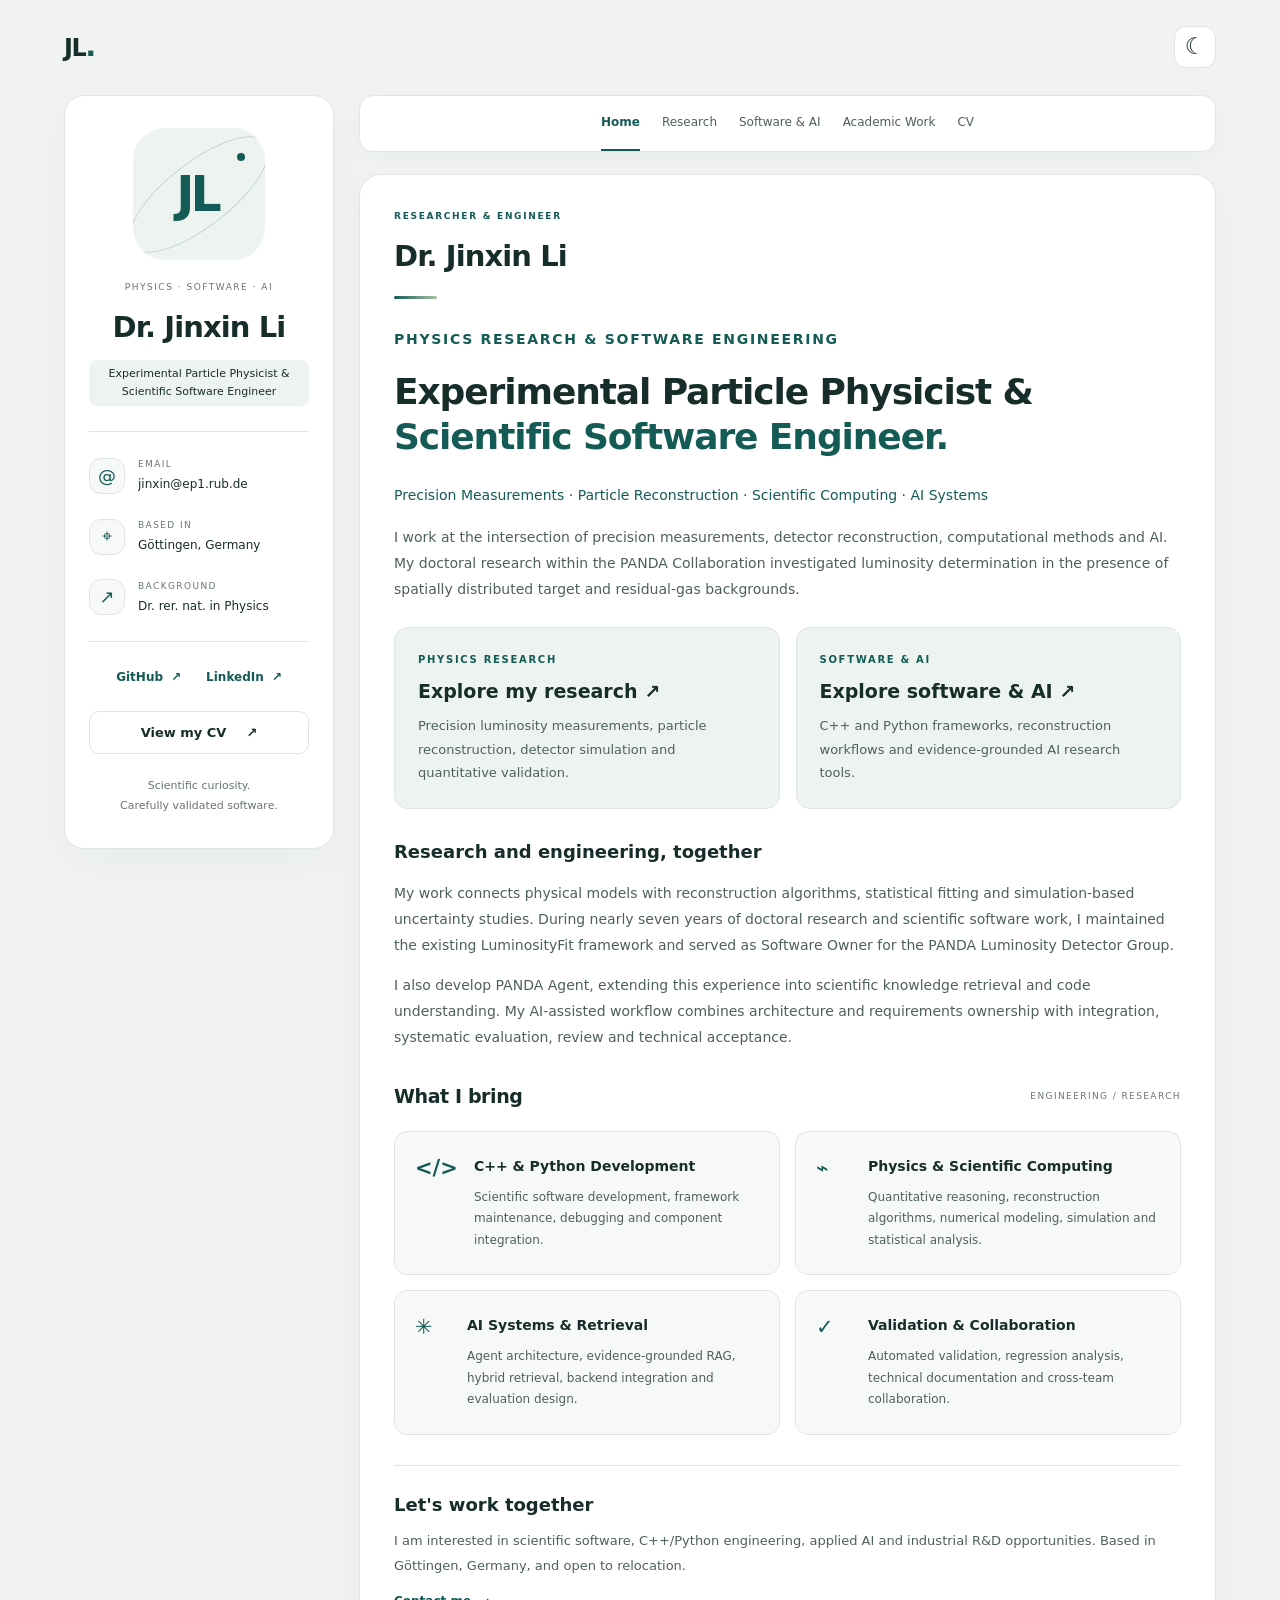
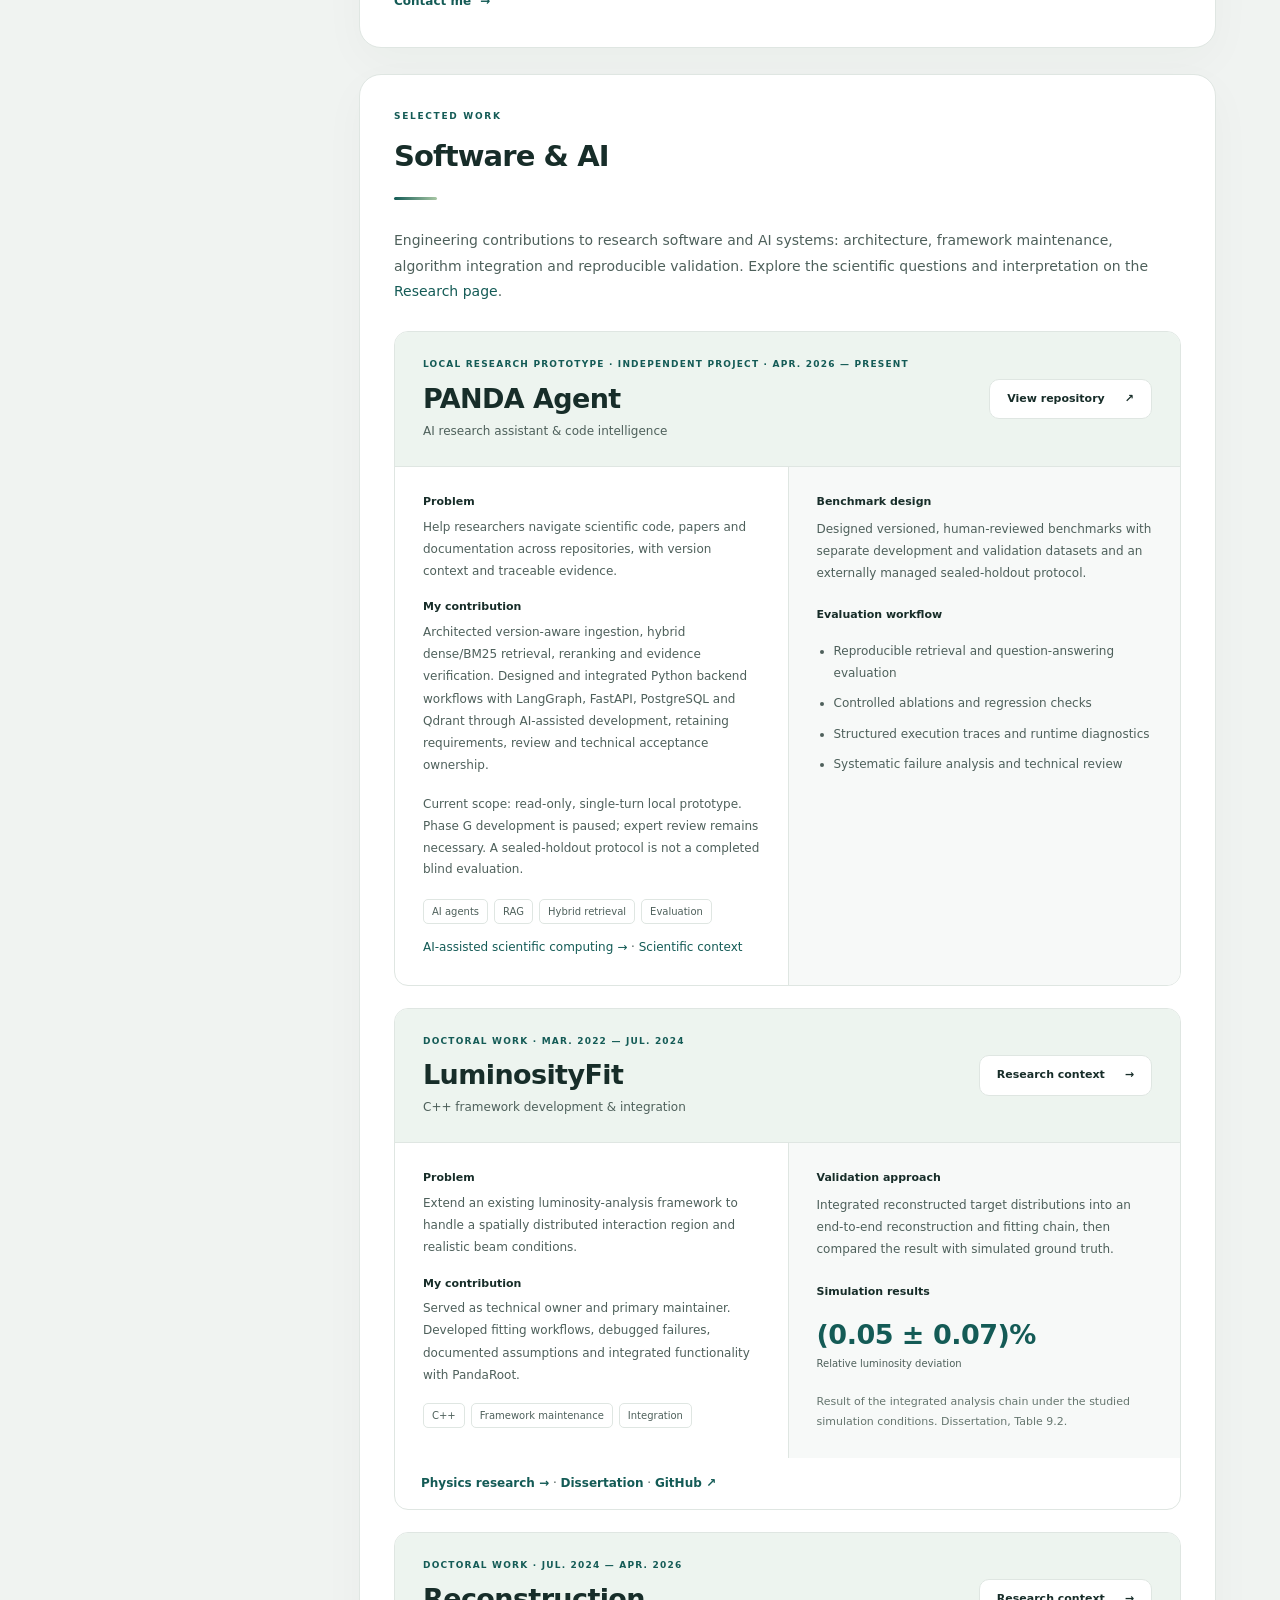
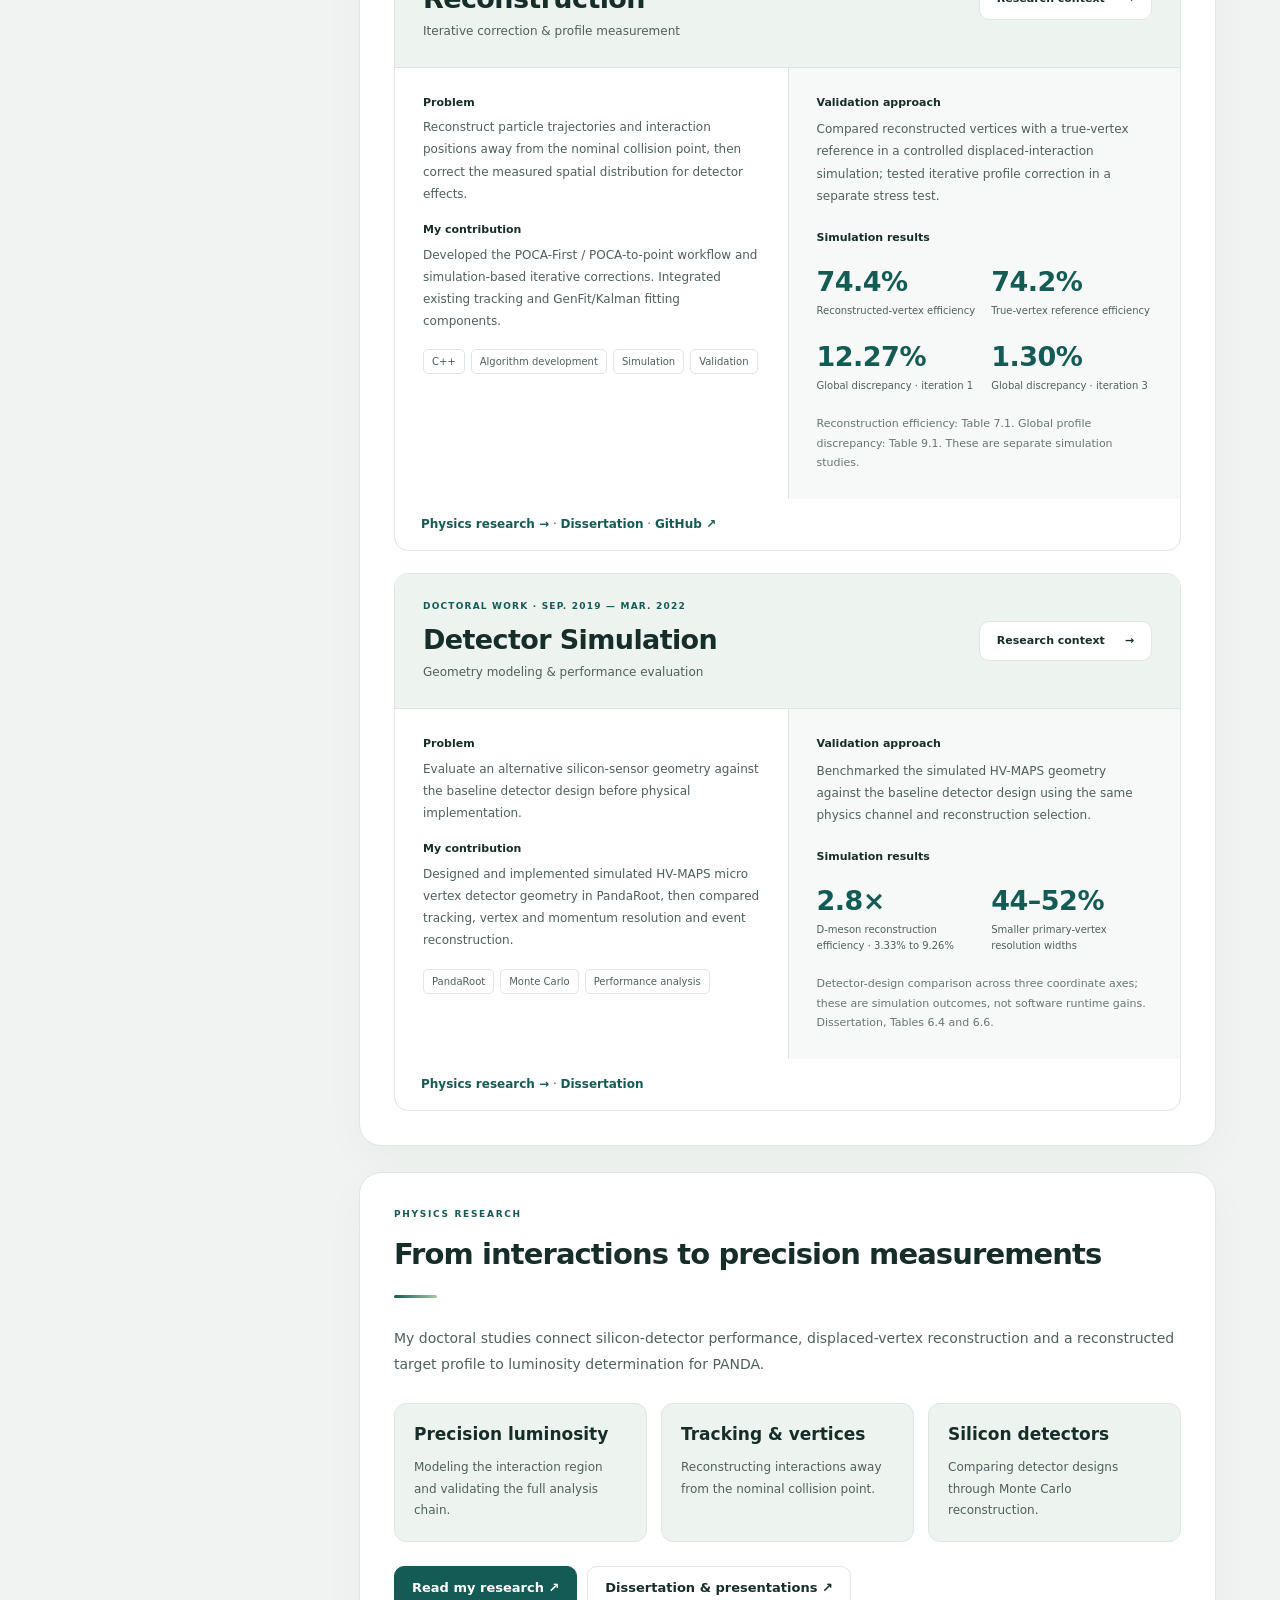
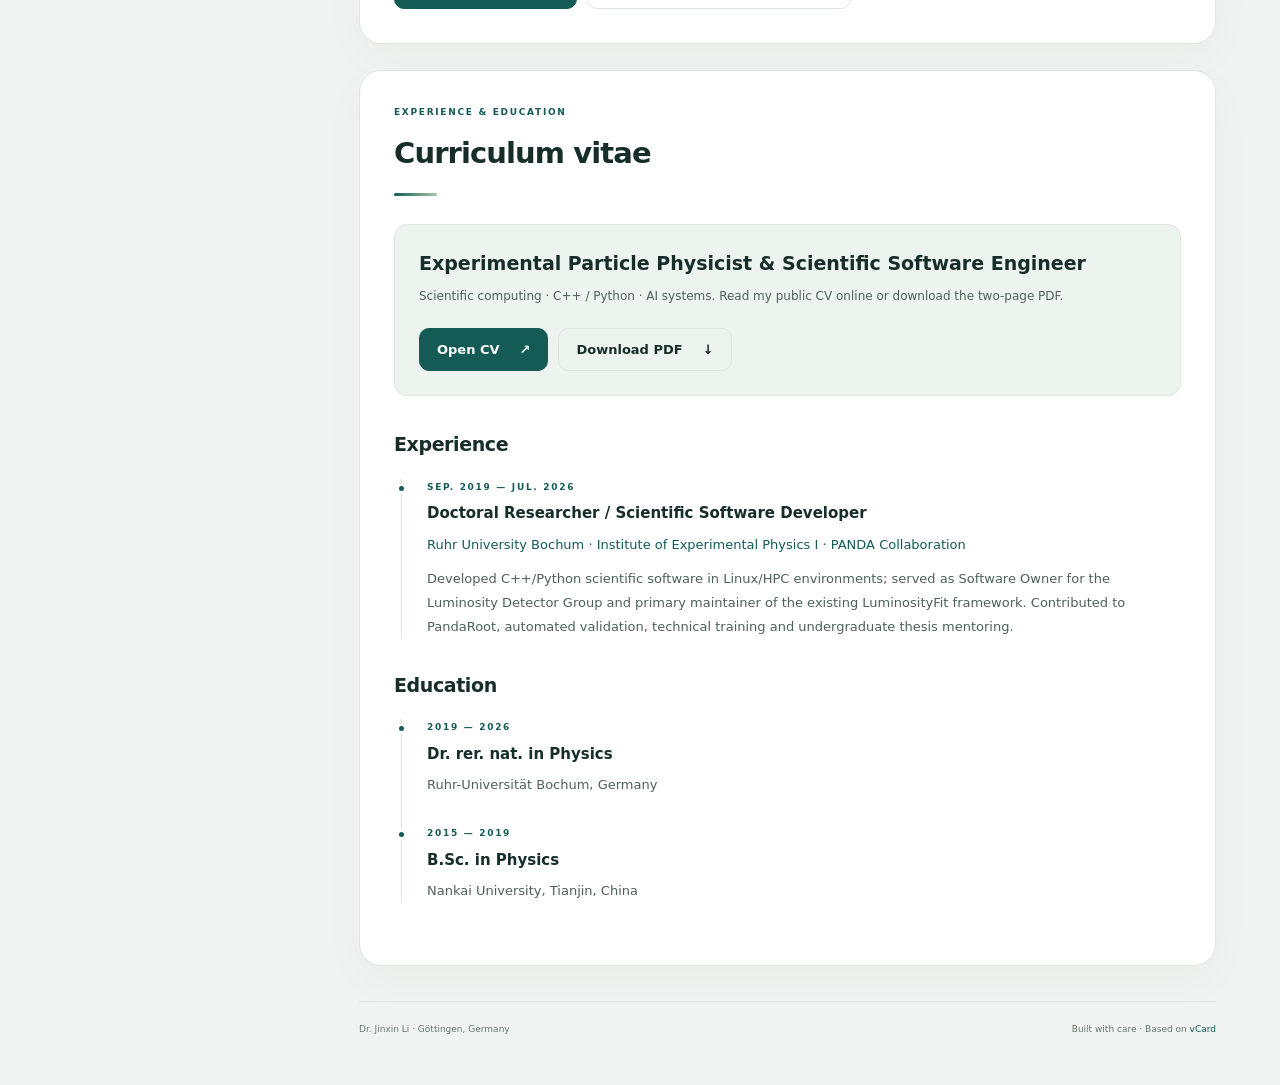
==== commit 7e5dd63b: "Build physics research and scientific software portfolio" ====
--- a/index.html
+++ b/index.html
@@ -3,10 +3,10 @@
 <head>
   <meta charset="utf-8">
   <meta name="viewport" content="width=device-width, initial-scale=1">
-  <title>Dr. Jinxin Li | Physicist &amp; Software Engineer</title>
-  <meta name="description" content="Dr. Jinxin Li — Physicist &amp; Software Engineer. Scientific computing, C++ / Python and AI systems, grounded in experimental particle physics.">
+  <title>Dr. Jinxin Li | Experimental Particle Physicist &amp; Scientific Software Engineer</title>
+  <meta name="description" content="Dr. Jinxin Li — Experimental Particle Physicist &amp; Scientific Software Engineer. Scientific computing, C++ / Python and AI systems, grounded in experimental particle physics.">
   <meta name="theme-color" content="#145b56">
-  <meta property="og:title" content="Dr. Jinxin Li — Physicist &amp; Software Engineer">
+  <meta property="og:title" content="Dr. Jinxin Li — Experimental Particle Physicist &amp; Scientific Software Engineer">
   <meta property="og:description" content="Experimental particle physics, scientific computing and AI systems. Explore my C++ / Python engineering work, verified simulation results and public CV.">
   <meta property="og:type" content="website">
   <meta property="og:url" content="https://jinxinlee.github.io/">
@@ -23,7 +23,7 @@
   <aside class="sidebar" aria-label="Personal profile">
     <div class="sidebar-info">
       <div class="avatar-box" aria-hidden="true"><span class="initials">JL</span><span class="avatar-orbit"></span></div>
-      <div class="info-content"><p class="profile-eyebrow">PHYSICS · SOFTWARE · AI</p><h1 class="name">Dr. Jinxin Li</h1><p class="title">Physicist &amp; Software Engineer</p></div>
+      <div class="info-content"><p class="profile-eyebrow">PHYSICS · SOFTWARE · AI</p><h1 class="name">Dr. Jinxin Li</h1><p class="title">Experimental Particle Physicist &amp; Scientific Software Engineer</p></div>
     </div>
     <div class="sidebar-info_more">
       <div class="separator"></div>
@@ -40,20 +40,20 @@
   </aside>
   <div class="main-content" id="main-content" tabindex="-1">
     <nav class="navbar" aria-label="Main navigation"><ul class="navbar-list">
-      <li><a class="navbar-link active" data-page-link="about" href="#about" aria-current="location">About</a></li>
-      <li><a class="navbar-link" data-page-link="projects" href="#projects">Projects</a></li>
-      <li><a class="navbar-link" data-page-link="research" href="#research">Research</a></li>
-      <li><a class="navbar-link" data-page-link="cv" href="#cv">CV</a></li>
-    </ul></nav>
+<li><a class="navbar-link" data-page-link="about" href="index.html#about">Home</a></li>
+<li><a class="navbar-link" href="research.html">Research</a></li>
+<li><a class="navbar-link" data-page-link="projects" href="index.html#projects">Software &amp; AI</a></li>
+<li><a class="navbar-link" href="academic-work.html">Academic Work</a></li>
+<li><a class="navbar-link" data-page-link="cv" href="index.html#cv">CV</a></li></ul></nav>
     <article class="about" id="about" data-page="about" aria-labelledby="about-title" tabindex="-1">
-      <header><p class="eyebrow">A LITTLE ABOUT ME</p><h2 class="h2 article-title" id="about-title">About me</h2></header>
+      <header><p class="eyebrow">RESEARCHER &amp; ENGINEER</p><h2 class="h2 article-title" id="about-title">Dr. Jinxin Li</h2></header>
       <section class="intro" aria-label="Introduction">
-        <p class="lead">Physicist &amp; <em>Software Engineer.</em></p>
-        <p>I am an experimental particle physicist and software engineer working with C++, Python and AI systems. I bring nearly seven years of scientific software and research experience, combining quantitative reasoning with algorithm development, simulation, reconstruction and automated validation in Linux/HPC environments.</p>
-        <p>During my doctoral research in the PANDA Collaboration, I translated physics problems into scientific software. I served as Software Owner for the Luminosity Detector Group and primary maintainer of the existing LuminosityFit framework, while contributing features, bug fixes and integration work to PandaRoot.</p>
-        <p>I extend this background into AI systems through PANDA Agent, a local research assistant connecting scientific code and literature through version-aware retrieval and evidence-grounded answers. My responsibilities cover architecture, requirements, backend integration, evaluation, failure analysis and technical acceptance in an AI-assisted development workflow.</p>
-        <div class="intro-actions"><a class="button primary" href="#projects">Explore my work <span aria-hidden="true">↗</span></a><a class="text-link" href="mailto:jinxin@ep1.rub.de">Get in touch <span aria-hidden="true">→</span></a></div>
-      </section>
+<p class="eyebrow">PHYSICS RESEARCH &amp; SOFTWARE ENGINEERING</p>
+<p class="lead">Experimental Particle Physicist &amp; <em>Scientific Software Engineer.</em></p>
+<p class="hero-subtitle">Precision Measurements · Particle Reconstruction · Scientific Computing · AI Systems</p>
+<p>I work at the intersection of precision measurements, detector reconstruction, computational methods and AI. My doctoral research within the PANDA Collaboration investigated luminosity determination in the presence of spatially distributed target and residual-gas backgrounds.</p>
+<div class="pathways"><a class="pathway" href="research.html"><span class="eyebrow">PHYSICS RESEARCH</span><h3>Explore my research <span aria-hidden="true">↗</span></h3><p>Precision luminosity measurements, particle reconstruction, detector simulation and quantitative validation.</p></a><a class="pathway" href="#projects"><span class="eyebrow">SOFTWARE &amp; AI</span><h3>Explore software &amp; AI <span aria-hidden="true">↗</span></h3><p>C++ and Python frameworks, reconstruction workflows and evidence-grounded AI research tools.</p></a></div>
+<div class="about-background"><h3>Research and engineering, together</h3><p>My work connects physical models with reconstruction algorithms, statistical fitting and simulation-based uncertainty studies. During nearly seven years of doctoral research and scientific software work, I maintained the existing LuminosityFit framework and served as Software Owner for the PANDA Luminosity Detector Group.</p><p>I also develop PANDA Agent, extending this experience into scientific knowledge retrieval and code understanding. My AI-assisted workflow combines architecture and requirements ownership with integration, systematic evaluation, review and technical acceptance.</p></div></section>
       <section class="service"><div class="section-heading"><h3 class="h3">What I bring</h3><span class="section-index">ENGINEERING / RESEARCH</span></div>
         <ul class="service-list">
           <li class="service-item"><div class="service-symbol" aria-hidden="true">&lt;/&gt;</div><div><h4 class="h4 service-item-title">C++ &amp; Python Development</h4><p class="service-item-text">Scientific software development, framework maintenance, debugging and component integration.</p></div></li>
@@ -65,50 +65,43 @@
       <section class="opportunity-note" aria-label="Career interests"><h3>Let's work together</h3><p>I am interested in scientific software, C++/Python engineering, applied AI and industrial R&amp;D opportunities. Based in Göttingen, Germany, and open to relocation.</p><a class="text-link" href="mailto:jinxin@ep1.rub.de">Contact me <span aria-hidden="true">→</span></a></section>
     </article>
     <article id="projects" data-page="projects" aria-labelledby="projects-title" tabindex="-1">
-      <header><p class="eyebrow">SELECTED WORK</p><h2 class="h2 article-title" id="projects-title">Projects</h2></header>
-      <p class="section-intro">Selected examples of framework ownership, AI agent architecture, algorithm development and validation. Each project describes the problem, my contribution and how the work was evaluated.</p>
+      <header><p class="eyebrow">SELECTED WORK</p><h2 class="h2 article-title" id="projects-title">Software &amp; AI</h2></header>
+      <p class="section-intro">Engineering contributions to research software and AI systems: architecture, framework maintenance, algorithm integration and reproducible validation. Explore the scientific questions and interpretation on the <a href="research.html">Research page</a>.</p>
       <div class="project-grid">
         <section class="project-card agent-card" aria-labelledby="agent-project-title">
           <header class="project-header"><div><p class="eyebrow">LOCAL RESEARCH PROTOTYPE · INDEPENDENT PROJECT · APR. 2026 — PRESENT</p><h3 id="agent-project-title">PANDA Agent</h3><p>AI research assistant &amp; code intelligence</p></div><a class="button" href="https://github.com/JinxinLee/PANDA_Agent">View repository <span aria-hidden="true">↗</span></a></header>
           <div class="project-layout">
-            <div class="project-copy"><dl class="project-details"><dt>Problem</dt><dd>Help researchers navigate scientific code, papers and documentation across repositories, with version context and traceable evidence.</dd><dt>My contribution</dt><dd>Architected version-aware ingestion, hybrid dense/BM25 retrieval, reranking and evidence verification. Designed and integrated Python backend workflows with LangGraph, FastAPI, PostgreSQL and Qdrant through AI-assisted development, retaining requirements, review and technical acceptance ownership.</dd></dl><div class="tags"><span>AI agents</span><span>RAG</span><span>Hybrid retrieval</span><span>Evaluation</span></div></div>
+            <div class="project-copy"><dl class="project-details"><dt>Problem</dt><dd>Help researchers navigate scientific code, papers and documentation across repositories, with version context and traceable evidence.</dd><dt>My contribution</dt><dd>Architected version-aware ingestion, hybrid dense/BM25 retrieval, reranking and evidence verification. Designed and integrated Python backend workflows with LangGraph, FastAPI, PostgreSQL and Qdrant through AI-assisted development, retaining requirements, review and technical acceptance ownership.</dd></dl><p class="project-status">Current scope: read-only, single-turn local prototype. Phase G development is paused; expert review remains necessary. A sealed-holdout protocol is not a completed blind evaluation.</p><div class="tags"><span>AI agents</span><span>RAG</span><span>Hybrid retrieval</span><span>Evaluation</span></div><p class="project-crosslinks"><a href="research.html#interests">AI-assisted scientific computing →</a> · <a href="academic-work.html#dissertation">Scientific context</a></p></div>
             <section class="project-evaluation" aria-label="PANDA Agent evaluation"><h4>Benchmark design</h4><p>Designed versioned, human-reviewed benchmarks with separate development and validation datasets and an externally managed sealed-holdout protocol.</p><div class="evaluation-heading"><h4>Evaluation workflow</h4></div><ul class="validation-checks"><li>Reproducible retrieval and question-answering evaluation</li><li>Controlled ablations and regression checks</li><li>Structured execution traces and runtime diagnostics</li><li>Systematic failure analysis and technical review</li></ul></section>
           </div>
         </section>
         <section class="project-card" aria-labelledby="luminosityfit-project-title">
-          <header class="project-header"><div><p class="eyebrow">DOCTORAL WORK · MAR. 2022 — JUL. 2024</p><h3 id="luminosityfit-project-title">LuminosityFit</h3><p>C++ framework development & integration</p></div><a class="button" href="#research">Research context <span aria-hidden="true">→</span></a></header>
+          <header class="project-header"><div><p class="eyebrow">DOCTORAL WORK · MAR. 2022 — JUL. 2024</p><h3 id="luminosityfit-project-title">LuminosityFit</h3><p>C++ framework development & integration</p></div><a class="button" href="research.html#luminosity">Research context <span aria-hidden="true">→</span></a></header>
           <div class="project-layout">
             <div class="project-copy"><dl class="project-details"><dt>Problem</dt><dd>Extend an existing luminosity-analysis framework to handle a spatially distributed interaction region and realistic beam conditions.</dd><dt>My contribution</dt><dd>Served as technical owner and primary maintainer. Developed fitting workflows, debugged failures, documented assumptions and integrated functionality with PandaRoot.</dd></dl><div class="tags"><span>C++</span><span>Framework maintenance</span><span>Integration</span></div></div>
             <section class="project-evaluation" aria-label="LuminosityFit evaluation"><h4>Validation approach</h4><p>Integrated reconstructed target distributions into an end-to-end reconstruction and fitting chain, then compared the result with simulated ground truth.</p><div class="evaluation-heading"><h4>Simulation results</h4></div><ul class="evaluation-metrics"><li class="metric-wide"><strong>(0.05 ± 0.07)%</strong><span>Relative luminosity deviation</span></li></ul><p class="result-context">Result of the integrated analysis chain under the studied simulation conditions. Dissertation, Table 9.2.</p></section>
-          </div>
+          </div><p class="project-crosslinks"><a class="text-link" href="research.html#luminosity">Physics research →</a> · <a class="text-link" href="academic-work.html#dissertation">Dissertation</a> · <a class="text-link" href="https://github.com/JinxinLee/LuminosityFit">GitHub ↗</a></p>
         </section>
         <section class="project-card" aria-labelledby="reconstruction-project-title">
-          <header class="project-header"><div><p class="eyebrow">DOCTORAL WORK · JUL. 2024 — APR. 2026</p><h3 id="reconstruction-project-title">Reconstruction</h3><p>Iterative correction & profile measurement</p></div><a class="button" href="#research">Research context <span aria-hidden="true">→</span></a></header>
+          <header class="project-header"><div><p class="eyebrow">DOCTORAL WORK · JUL. 2024 — APR. 2026</p><h3 id="reconstruction-project-title">Reconstruction</h3><p>Iterative correction & profile measurement</p></div><a class="button" href="research.html#reconstruction">Research context <span aria-hidden="true">→</span></a></header>
           <div class="project-layout">
             <div class="project-copy"><dl class="project-details"><dt>Problem</dt><dd>Reconstruct particle trajectories and interaction positions away from the nominal collision point, then correct the measured spatial distribution for detector effects.</dd><dt>My contribution</dt><dd>Developed the POCA-First / POCA-to-point workflow and simulation-based iterative corrections. Integrated existing tracking and GenFit/Kalman fitting components.</dd></dl><div class="tags"><span>C++</span><span>Algorithm development</span><span>Simulation</span><span>Validation</span></div></div>
             <section class="project-evaluation" aria-label="Reconstruction evaluation"><h4>Validation approach</h4><p>Compared reconstructed vertices with a true-vertex reference in a controlled displaced-interaction simulation; tested iterative profile correction in a separate stress test.</p><div class="evaluation-heading"><h4>Simulation results</h4></div><ul class="evaluation-metrics"><li><strong>74.4%</strong><span>Reconstructed-vertex efficiency</span></li><li><strong>74.2%</strong><span>True-vertex reference efficiency</span></li><li><strong>12.27%</strong><span>Global discrepancy · iteration 1</span></li><li><strong>1.30%</strong><span>Global discrepancy · iteration 3</span></li></ul><p class="result-context">Reconstruction efficiency: Table 7.1. Global profile discrepancy: Table 9.1. These are separate simulation studies.</p></section>
-          </div>
+          </div><p class="project-crosslinks"><a class="text-link" href="research.html#reconstruction">Physics research →</a> · <a class="text-link" href="academic-work.html#dissertation">Dissertation</a> · <a class="text-link" href="https://github.com/JinxinLee/RestgasDetermination">GitHub ↗</a></p>
         </section>
         <section class="project-card" aria-labelledby="simulation-project-title">
-          <header class="project-header"><div><p class="eyebrow">DOCTORAL WORK · SEP. 2019 — MAR. 2022</p><h3 id="simulation-project-title">Detector Simulation</h3><p>Geometry modeling & performance evaluation</p></div><a class="button" href="#research">Research context <span aria-hidden="true">→</span></a></header>
+          <header class="project-header"><div><p class="eyebrow">DOCTORAL WORK · SEP. 2019 — MAR. 2022</p><h3 id="simulation-project-title">Detector Simulation</h3><p>Geometry modeling & performance evaluation</p></div><a class="button" href="research.html#detectors">Research context <span aria-hidden="true">→</span></a></header>
           <div class="project-layout">
             <div class="project-copy"><dl class="project-details"><dt>Problem</dt><dd>Evaluate an alternative silicon-sensor geometry against the baseline detector design before physical implementation.</dd><dt>My contribution</dt><dd>Designed and implemented simulated HV-MAPS micro vertex detector geometry in PandaRoot, then compared tracking, vertex and momentum resolution and event reconstruction.</dd></dl><div class="tags"><span>PandaRoot</span><span>Monte Carlo</span><span>Performance analysis</span></div></div>
             <section class="project-evaluation" aria-label="Detector Simulation evaluation"><h4>Validation approach</h4><p>Benchmarked the simulated HV-MAPS geometry against the baseline detector design using the same physics channel and reconstruction selection.</p><div class="evaluation-heading"><h4>Simulation results</h4></div><ul class="evaluation-metrics"><li><strong>2.8×</strong><span>D-meson reconstruction efficiency · 3.33% to 9.26%</span></li><li><strong>44–52%</strong><span>Smaller primary-vertex resolution widths</span></li></ul><p class="result-context">Detector-design comparison across three coordinate axes; these are simulation outcomes, not software runtime gains. Dissertation, Tables 6.4 and 6.6.</p></section>
-          </div>
+          </div><p class="project-crosslinks"><a class="text-link" href="research.html#detectors">Physics research →</a> · <a class="text-link" href="academic-work.html#dissertation">Dissertation</a></p>
         </section>
       </div>
     </article>
-    <article id="research" data-page="research" aria-labelledby="research-title" tabindex="-1">
-      <header><p class="eyebrow">SCIENTIFIC BACKGROUND</p><h2 class="h2 article-title" id="research-title">Research</h2></header>
-      <p class="section-intro">The scientific background behind my software work: experimental particle physics, detector simulation and quantitative validation.</p>
-      <section class="research-highlight"><p class="eyebrow">DOCTORAL DISSERTATION · RUHR-UNIVERSITÄT BOCHUM</p><h3>Luminosity Determination with Restgas Background from the Target for the PANDA Experiment</h3><p>Dr. rer. nat. in Physics, Ruhr-Universität Bochum. The dissertation connects detector simulation, reconstruction, iterative corrections and luminosity fitting into an end-to-end analysis workflow.</p><div class="document-actions"><a class="button primary" href="assets/pdf/thesis_revised.pdf" target="_blank" rel="noopener">View thesis <span aria-hidden="true">↗</span></a><a class="button" href="assets/pdf/thesis_revised.pdf" download="Jinxin-Li-Doctoral-Thesis.pdf">Download PDF <span aria-hidden="true">↓</span></a></div></section>
-      <p class="research-context">My doctoral work at Ruhr-Universität Bochum was carried out within the PANDA Collaboration. Earlier research with BESIII at Nankai University and IHEP covered particle-decay analysis and statistical studies; summer research with AMS at CERN / MIT focused on detector simulation and tracker resolution.</p>
-      <div class="section-heading"><h3 class="h3">Selected talks</h3><span class="section-index">SCIENTIFIC COMMUNICATION</span></div>
-      <ul class="talk-list"><li><time datetime="2026-07">JUL 2026</time><div><h4>Measurement of the Restgas distribution with PANDA</h4><p>NRW-FAIR Concluding Meeting · Bochum, Germany</p><a class="button slides-link" href="assets/pdf/NRW_FAIR_2026_Li.pdf" target="_blank" rel="noopener" aria-label="View slides: Measurement of the Restgas distribution with PANDA (JUL 2026)">View slides <span aria-hidden="true">↗</span></a></div></li><li><time datetime="2026-03">MAR 2026</time><div><h4>Precise Determination of the Restgas Profile for High-Precision Luminosity Determination</h4><p>PANDA Collaboration Meeting 26/1 · Bonn, Germany · Internal collaboration talk</p><a class="button slides-link" href="assets/pdf/PANDA_CM_Li.pdf" target="_blank" rel="noopener" aria-label="View slides: Precise Determination of the Restgas Profile for High-Precision Luminosity Determination (MAR 2026)">View slides <span aria-hidden="true">↗</span></a></div></li><li><time datetime="2025-09">SEP 2025</time><div><h4>Luminosity Determination with Restgas Target in PANDA</h4><p>NRW-FAIR Fourth Major Internal Networking Meeting · Kalkar, Germany</p><a class="button slides-link" href="assets/pdf/Kalkar_2025.pdf" target="_blank" rel="noopener" aria-label="View slides: Luminosity Determination with Restgas Target in PANDA (SEP 2025)">View slides <span aria-hidden="true">↗</span></a></div></li><li><time datetime="2024-06">JUN 2024</time><div><h4>Luminosity Determination with Restgas Target</h4><p>PANDA Collaboration Meeting 24/2 · Darmstadt, Germany · Internal collaboration talk</p><a class="button slides-link" href="assets/pdf/PANDA_CM_06_2024_Final.pdf" target="_blank" rel="noopener" aria-label="View slides: Luminosity Determination with Restgas Target (JUN 2024)">View slides <span aria-hidden="true">↗</span></a></div></li></ul>
-    </article>
+    <article id="research" data-page="research" aria-labelledby="research-title" tabindex="-1"><header><p class="eyebrow">PHYSICS RESEARCH</p><h2 class="h2 article-title" id="research-title">From interactions to precision measurements</h2></header><p class="section-intro">My doctoral studies connect silicon-detector performance, displaced-vertex reconstruction and a reconstructed target profile to luminosity determination for PANDA.</p><div class="research-previews"><a href="research.html#luminosity"><h3>Precision luminosity</h3><p>Modeling the interaction region and validating the full analysis chain.</p></a><a href="research.html#reconstruction"><h3>Tracking &amp; vertices</h3><p>Reconstructing interactions away from the nominal collision point.</p></a><a href="research.html#detectors"><h3>Silicon detectors</h3><p>Comparing detector designs through Monte Carlo reconstruction.</p></a></div><div class="document-actions"><a class="button primary" href="research.html">Read my research ↗</a><a class="button" href="academic-work.html">Dissertation &amp; presentations ↗</a></div></article>
     <article id="cv" data-page="cv" aria-labelledby="cv-title" tabindex="-1">
       <header><p class="eyebrow">EXPERIENCE &amp; EDUCATION</p><h2 class="h2 article-title" id="cv-title">Curriculum vitae</h2></header>
-      <div class="cv-banner"><div><h3>Physicist &amp; Software Engineer</h3><p>Scientific computing · C++ / Python · AI systems. Read my public CV online or download the two-page PDF.</p></div><div class="document-actions"><a class="button primary" href="professional-cv.html">Open CV <span aria-hidden="true">↗</span></a><a class="button" href="assets/pdf/Jinxin_Li_Professional_CV.pdf" download>Download PDF <span aria-hidden="true">↓</span></a></div></div>
+      <div class="cv-banner"><div><h3>Experimental Particle Physicist &amp; Scientific Software Engineer</h3><p>Scientific computing · C++ / Python · AI systems. Read my public CV online or download the two-page PDF.</p></div><div class="document-actions"><a class="button primary" href="professional-cv.html">Open CV <span aria-hidden="true">↗</span></a><a class="button" href="assets/pdf/Jinxin_Li_Professional_CV.pdf" download>Download PDF <span aria-hidden="true">↓</span></a></div></div>
       <div class="section-heading"><h3 class="h3">Experience</h3></div>
       <ol class="experience-list"><li><p class="eyebrow">SEP. 2019 — JUL. 2026</p><h4>Doctoral Researcher / Scientific Software Developer</h4><p class="institution">Ruhr University Bochum · Institute of Experimental Physics I · PANDA Collaboration</p><p>Developed C++/Python scientific software in Linux/HPC environments; served as Software Owner for the Luminosity Detector Group and primary maintainer of the existing LuminosityFit framework. Contributed to PandaRoot, automated validation, technical training and undergraduate thesis mentoring.</p></li></ol>
       <div class="section-heading"><h3 class="h3">Education</h3></div>
--- a/assets/site.css
+++ b/assets/site.css
@@ -139,3 +139,25 @@
 .cv-banner{flex-wrap:wrap}
 .cv-banner .document-actions{flex-shrink:0}
 .slides-link{margin-top:12px;padding:8px 13px;font-size:11px}
+
+/* Research and engineering are equal entry paths. Shared static page components. */
+.hero-subtitle{color:var(--accent);font-size:13px;line-height:1.8;margin-bottom:18px}
+.pathways{display:grid;grid-template-columns:1fr 1fr;gap:16px;margin:24px 0 28px}
+.pathway{display:block;padding:23px;border:1px solid var(--jet);border-radius:14px;background:var(--accent-soft);color:var(--white-2)}
+.pathway h3{font-size:19px;margin:10px 0;line-height:1.4}.pathway p{font-size:13px;line-height:1.8;color:var(--light-gray)}
+.pathway:hover{border-color:var(--accent)}.about-background h3{font-size:18px;color:var(--white-2);margin-bottom:14px}.about-background p{font-size:14px;line-height:1.85;margin-bottom:14px}
+.reading-page{display:block}.reading-page>section{margin-top:42px;scroll-margin-top:105px}.reading-page p{font-size:14px;line-height:1.9;margin:12px 0;color:var(--light-gray)}
+.reading-page h3{font-size:24px;line-height:1.4;color:var(--white-2);margin-bottom:18px;letter-spacing:-.4px}.reading-page h4{font-size:15px;color:var(--white-2);margin:24px 0 8px}
+.reading-page strong{color:var(--white-2)}.research-deck{font-size:18px!important;color:var(--accent)!important}
+.section-toc{display:flex;flex-wrap:wrap;gap:8px;margin:24px 0}.section-toc a{font-size:12px;color:var(--accent);border:1px solid var(--jet);padding:8px 12px;border-radius:7px}
+.science-figure{margin:26px 0;background:var(--accent-soft);border:1px solid var(--jet);border-radius:14px;padding:14px}.science-figure img{display:block;width:100%;height:auto;background:#fff;border-radius:8px}.science-figure figcaption{font-size:12px;line-height:1.8;color:var(--light-gray);margin-top:14px}.science-figure a{display:inline;color:var(--accent)}
+.source-panel{padding:24px;background:var(--accent-soft);border-radius:14px}.source-panel ul{padding-left:18px}.source-panel li{list-style:disc;font-size:13px;line-height:1.9;margin-bottom:6px}
+.related-links,.project-crosslinks{font-size:12px!important;line-height:1.9}.project-crosslinks{padding:14px 26px}.project-copy .project-crosslinks{padding:12px 0 0}.project-status{font-size:12px;line-height:1.8;margin:18px 0;color:var(--light-gray)}
+.research-previews{display:grid;grid-template-columns:repeat(3,1fr);gap:14px;margin:24px 0}.research-previews a{background:var(--accent-soft);border:1px solid var(--jet);border-radius:12px;padding:19px}.research-previews h3{font-size:17px;color:var(--white-2);line-height:1.4}.research-previews p{font-size:12px;color:var(--light-gray);line-height:1.8;margin-top:10px}
+.navbar-list{gap:22px}.navbar-link{font-size:12px;white-space:nowrap}.sidebar .title{line-height:1.65}
+@media(max-width:767px){.navbar-list{gap:8px 16px;flex-wrap:wrap;padding:8px 0}.navbar-link{font-size:11px;padding:5px 0}.pathways,.research-previews{grid-template-columns:1fr}.reading-page h3{font-size:22px}.science-figure{padding:8px}.reading-page>section{scroll-margin-top:130px}.hero-subtitle{font-size:12px}}
+
+.sidebar .info-content{width:100%;max-width:100%;min-width:0}
+.sidebar .info-content .title{width:auto;max-width:100%;white-space:normal;overflow-wrap:anywhere}
+.pathway h3 span,.section-intro a,.reading-page p a,.related-links a,.project-crosslinks a{display:inline}
+.reading-page .article-title{line-height:1.4}
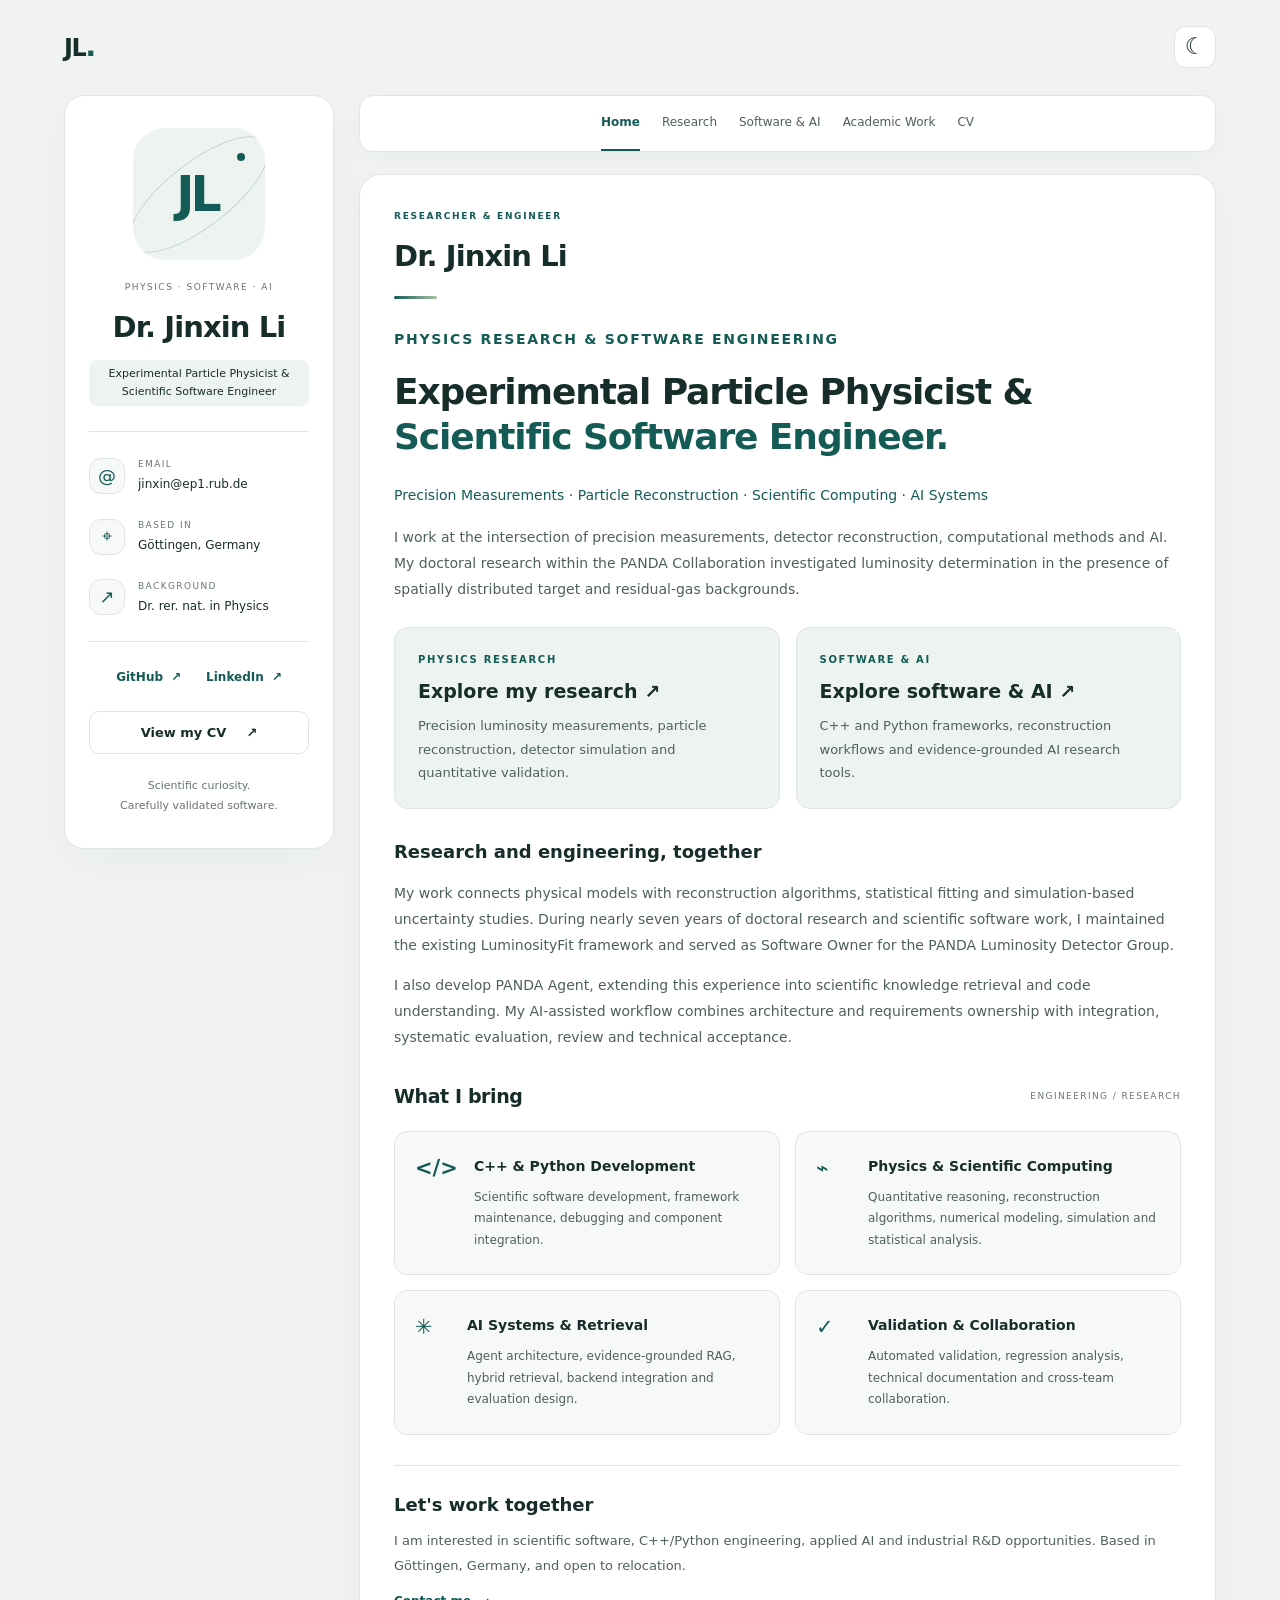
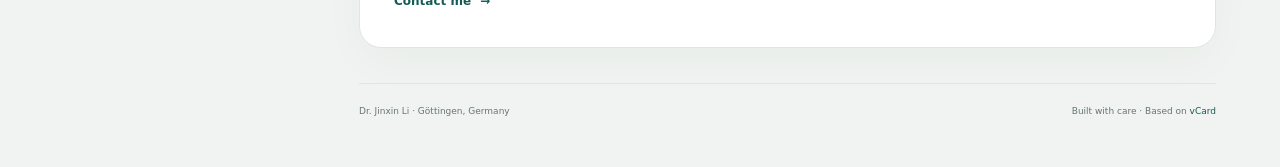
==== commit 0d182783: "Unify navigation into standalone content cards" ====
--- a/index.html
+++ b/index.html
@@ -39,20 +39,15 @@
     </div>
   </aside>
   <div class="main-content" id="main-content" tabindex="-1">
-    <nav class="navbar" aria-label="Main navigation"><ul class="navbar-list">
-<li><a class="navbar-link" data-page-link="about" href="index.html#about">Home</a></li>
-<li><a class="navbar-link" href="research.html">Research</a></li>
-<li><a class="navbar-link" data-page-link="projects" href="index.html#projects">Software &amp; AI</a></li>
-<li><a class="navbar-link" href="academic-work.html">Academic Work</a></li>
-<li><a class="navbar-link" data-page-link="cv" href="index.html#cv">CV</a></li></ul></nav>
-    <article class="about" id="about" data-page="about" aria-labelledby="about-title" tabindex="-1">
+    <nav class="navbar" aria-label="Main navigation"><ul class="navbar-list"><li><a class="navbar-link active" aria-current="page" href="index.html">Home</a></li><li><a class="navbar-link" href="research.html">Research</a></li><li><a class="navbar-link" href="software.html">Software &amp; AI</a></li><li><a class="navbar-link" href="academic-work.html">Academic Work</a></li><li><a class="navbar-link" href="cv-overview.html">CV</a></li></ul></nav>
+    <article class="about" id="about" aria-labelledby="about-title" tabindex="-1">
       <header><p class="eyebrow">RESEARCHER &amp; ENGINEER</p><h2 class="h2 article-title" id="about-title">Dr. Jinxin Li</h2></header>
       <section class="intro" aria-label="Introduction">
 <p class="eyebrow">PHYSICS RESEARCH &amp; SOFTWARE ENGINEERING</p>
 <p class="lead">Experimental Particle Physicist &amp; <em>Scientific Software Engineer.</em></p>
 <p class="hero-subtitle">Precision Measurements · Particle Reconstruction · Scientific Computing · AI Systems</p>
 <p>I work at the intersection of precision measurements, detector reconstruction, computational methods and AI. My doctoral research within the PANDA Collaboration investigated luminosity determination in the presence of spatially distributed target and residual-gas backgrounds.</p>
-<div class="pathways"><a class="pathway" href="research.html"><span class="eyebrow">PHYSICS RESEARCH</span><h3>Explore my research <span aria-hidden="true">↗</span></h3><p>Precision luminosity measurements, particle reconstruction, detector simulation and quantitative validation.</p></a><a class="pathway" href="#projects"><span class="eyebrow">SOFTWARE &amp; AI</span><h3>Explore software &amp; AI <span aria-hidden="true">↗</span></h3><p>C++ and Python frameworks, reconstruction workflows and evidence-grounded AI research tools.</p></a></div>
+<div class="pathways"><a class="pathway" href="research.html"><span class="eyebrow">PHYSICS RESEARCH</span><h3>Explore my research <span aria-hidden="true">↗</span></h3><p>Precision luminosity measurements, particle reconstruction, detector simulation and quantitative validation.</p></a><a class="pathway" href="software.html"><span class="eyebrow">SOFTWARE &amp; AI</span><h3>Explore software &amp; AI <span aria-hidden="true">↗</span></h3><p>C++ and Python frameworks, reconstruction workflows and evidence-grounded AI research tools.</p></a></div>
 <div class="about-background"><h3>Research and engineering, together</h3><p>My work connects physical models with reconstruction algorithms, statistical fitting and simulation-based uncertainty studies. During nearly seven years of doctoral research and scientific software work, I maintained the existing LuminosityFit framework and served as Software Owner for the PANDA Luminosity Detector Group.</p><p>I also develop PANDA Agent, extending this experience into scientific knowledge retrieval and code understanding. My AI-assisted workflow combines architecture and requirements ownership with integration, systematic evaluation, review and technical acceptance.</p></div></section>
       <section class="service"><div class="section-heading"><h3 class="h3">What I bring</h3><span class="section-index">ENGINEERING / RESEARCH</span></div>
         <ul class="service-list">
@@ -63,51 +58,7 @@
         </ul>
       </section>
       <section class="opportunity-note" aria-label="Career interests"><h3>Let's work together</h3><p>I am interested in scientific software, C++/Python engineering, applied AI and industrial R&amp;D opportunities. Based in Göttingen, Germany, and open to relocation.</p><a class="text-link" href="mailto:jinxin@ep1.rub.de">Contact me <span aria-hidden="true">→</span></a></section>
-    </article>
-    <article id="projects" data-page="projects" aria-labelledby="projects-title" tabindex="-1">
-      <header><p class="eyebrow">SELECTED WORK</p><h2 class="h2 article-title" id="projects-title">Software &amp; AI</h2></header>
-      <p class="section-intro">Engineering contributions to research software and AI systems: architecture, framework maintenance, algorithm integration and reproducible validation. Explore the scientific questions and interpretation on the <a href="research.html">Research page</a>.</p>
-      <div class="project-grid">
-        <section class="project-card agent-card" aria-labelledby="agent-project-title">
-          <header class="project-header"><div><p class="eyebrow">LOCAL RESEARCH PROTOTYPE · INDEPENDENT PROJECT · APR. 2026 — PRESENT</p><h3 id="agent-project-title">PANDA Agent</h3><p>AI research assistant &amp; code intelligence</p></div><a class="button" href="https://github.com/JinxinLee/PANDA_Agent">View repository <span aria-hidden="true">↗</span></a></header>
-          <div class="project-layout">
-            <div class="project-copy"><dl class="project-details"><dt>Problem</dt><dd>Help researchers navigate scientific code, papers and documentation across repositories, with version context and traceable evidence.</dd><dt>My contribution</dt><dd>Architected version-aware ingestion, hybrid dense/BM25 retrieval, reranking and evidence verification. Designed and integrated Python backend workflows with LangGraph, FastAPI, PostgreSQL and Qdrant through AI-assisted development, retaining requirements, review and technical acceptance ownership.</dd></dl><p class="project-status">Current scope: read-only, single-turn local prototype. Phase G development is paused; expert review remains necessary. A sealed-holdout protocol is not a completed blind evaluation.</p><div class="tags"><span>AI agents</span><span>RAG</span><span>Hybrid retrieval</span><span>Evaluation</span></div><p class="project-crosslinks"><a href="research.html#interests">AI-assisted scientific computing →</a> · <a href="academic-work.html#dissertation">Scientific context</a></p></div>
-            <section class="project-evaluation" aria-label="PANDA Agent evaluation"><h4>Benchmark design</h4><p>Designed versioned, human-reviewed benchmarks with separate development and validation datasets and an externally managed sealed-holdout protocol.</p><div class="evaluation-heading"><h4>Evaluation workflow</h4></div><ul class="validation-checks"><li>Reproducible retrieval and question-answering evaluation</li><li>Controlled ablations and regression checks</li><li>Structured execution traces and runtime diagnostics</li><li>Systematic failure analysis and technical review</li></ul></section>
-          </div>
-        </section>
-        <section class="project-card" aria-labelledby="luminosityfit-project-title">
-          <header class="project-header"><div><p class="eyebrow">DOCTORAL WORK · MAR. 2022 — JUL. 2024</p><h3 id="luminosityfit-project-title">LuminosityFit</h3><p>C++ framework development & integration</p></div><a class="button" href="research.html#luminosity">Research context <span aria-hidden="true">→</span></a></header>
-          <div class="project-layout">
-            <div class="project-copy"><dl class="project-details"><dt>Problem</dt><dd>Extend an existing luminosity-analysis framework to handle a spatially distributed interaction region and realistic beam conditions.</dd><dt>My contribution</dt><dd>Served as technical owner and primary maintainer. Developed fitting workflows, debugged failures, documented assumptions and integrated functionality with PandaRoot.</dd></dl><div class="tags"><span>C++</span><span>Framework maintenance</span><span>Integration</span></div></div>
-            <section class="project-evaluation" aria-label="LuminosityFit evaluation"><h4>Validation approach</h4><p>Integrated reconstructed target distributions into an end-to-end reconstruction and fitting chain, then compared the result with simulated ground truth.</p><div class="evaluation-heading"><h4>Simulation results</h4></div><ul class="evaluation-metrics"><li class="metric-wide"><strong>(0.05 ± 0.07)%</strong><span>Relative luminosity deviation</span></li></ul><p class="result-context">Result of the integrated analysis chain under the studied simulation conditions. Dissertation, Table 9.2.</p></section>
-          </div><p class="project-crosslinks"><a class="text-link" href="research.html#luminosity">Physics research →</a> · <a class="text-link" href="academic-work.html#dissertation">Dissertation</a> · <a class="text-link" href="https://github.com/JinxinLee/LuminosityFit">GitHub ↗</a></p>
-        </section>
-        <section class="project-card" aria-labelledby="reconstruction-project-title">
-          <header class="project-header"><div><p class="eyebrow">DOCTORAL WORK · JUL. 2024 — APR. 2026</p><h3 id="reconstruction-project-title">Reconstruction</h3><p>Iterative correction & profile measurement</p></div><a class="button" href="research.html#reconstruction">Research context <span aria-hidden="true">→</span></a></header>
-          <div class="project-layout">
-            <div class="project-copy"><dl class="project-details"><dt>Problem</dt><dd>Reconstruct particle trajectories and interaction positions away from the nominal collision point, then correct the measured spatial distribution for detector effects.</dd><dt>My contribution</dt><dd>Developed the POCA-First / POCA-to-point workflow and simulation-based iterative corrections. Integrated existing tracking and GenFit/Kalman fitting components.</dd></dl><div class="tags"><span>C++</span><span>Algorithm development</span><span>Simulation</span><span>Validation</span></div></div>
-            <section class="project-evaluation" aria-label="Reconstruction evaluation"><h4>Validation approach</h4><p>Compared reconstructed vertices with a true-vertex reference in a controlled displaced-interaction simulation; tested iterative profile correction in a separate stress test.</p><div class="evaluation-heading"><h4>Simulation results</h4></div><ul class="evaluation-metrics"><li><strong>74.4%</strong><span>Reconstructed-vertex efficiency</span></li><li><strong>74.2%</strong><span>True-vertex reference efficiency</span></li><li><strong>12.27%</strong><span>Global discrepancy · iteration 1</span></li><li><strong>1.30%</strong><span>Global discrepancy · iteration 3</span></li></ul><p class="result-context">Reconstruction efficiency: Table 7.1. Global profile discrepancy: Table 9.1. These are separate simulation studies.</p></section>
-          </div><p class="project-crosslinks"><a class="text-link" href="research.html#reconstruction">Physics research →</a> · <a class="text-link" href="academic-work.html#dissertation">Dissertation</a> · <a class="text-link" href="https://github.com/JinxinLee/RestgasDetermination">GitHub ↗</a></p>
-        </section>
-        <section class="project-card" aria-labelledby="simulation-project-title">
-          <header class="project-header"><div><p class="eyebrow">DOCTORAL WORK · SEP. 2019 — MAR. 2022</p><h3 id="simulation-project-title">Detector Simulation</h3><p>Geometry modeling & performance evaluation</p></div><a class="button" href="research.html#detectors">Research context <span aria-hidden="true">→</span></a></header>
-          <div class="project-layout">
-            <div class="project-copy"><dl class="project-details"><dt>Problem</dt><dd>Evaluate an alternative silicon-sensor geometry against the baseline detector design before physical implementation.</dd><dt>My contribution</dt><dd>Designed and implemented simulated HV-MAPS micro vertex detector geometry in PandaRoot, then compared tracking, vertex and momentum resolution and event reconstruction.</dd></dl><div class="tags"><span>PandaRoot</span><span>Monte Carlo</span><span>Performance analysis</span></div></div>
-            <section class="project-evaluation" aria-label="Detector Simulation evaluation"><h4>Validation approach</h4><p>Benchmarked the simulated HV-MAPS geometry against the baseline detector design using the same physics channel and reconstruction selection.</p><div class="evaluation-heading"><h4>Simulation results</h4></div><ul class="evaluation-metrics"><li><strong>2.8×</strong><span>D-meson reconstruction efficiency · 3.33% to 9.26%</span></li><li><strong>44–52%</strong><span>Smaller primary-vertex resolution widths</span></li></ul><p class="result-context">Detector-design comparison across three coordinate axes; these are simulation outcomes, not software runtime gains. Dissertation, Tables 6.4 and 6.6.</p></section>
-          </div><p class="project-crosslinks"><a class="text-link" href="research.html#detectors">Physics research →</a> · <a class="text-link" href="academic-work.html#dissertation">Dissertation</a></p>
-        </section>
-      </div>
-    </article>
-    <article id="research" data-page="research" aria-labelledby="research-title" tabindex="-1"><header><p class="eyebrow">PHYSICS RESEARCH</p><h2 class="h2 article-title" id="research-title">From interactions to precision measurements</h2></header><p class="section-intro">My doctoral studies connect silicon-detector performance, displaced-vertex reconstruction and a reconstructed target profile to luminosity determination for PANDA.</p><div class="research-previews"><a href="research.html#luminosity"><h3>Precision luminosity</h3><p>Modeling the interaction region and validating the full analysis chain.</p></a><a href="research.html#reconstruction"><h3>Tracking &amp; vertices</h3><p>Reconstructing interactions away from the nominal collision point.</p></a><a href="research.html#detectors"><h3>Silicon detectors</h3><p>Comparing detector designs through Monte Carlo reconstruction.</p></a></div><div class="document-actions"><a class="button primary" href="research.html">Read my research ↗</a><a class="button" href="academic-work.html">Dissertation &amp; presentations ↗</a></div></article>
-    <article id="cv" data-page="cv" aria-labelledby="cv-title" tabindex="-1">
-      <header><p class="eyebrow">EXPERIENCE &amp; EDUCATION</p><h2 class="h2 article-title" id="cv-title">Curriculum vitae</h2></header>
-      <div class="cv-banner"><div><h3>Experimental Particle Physicist &amp; Scientific Software Engineer</h3><p>Scientific computing · C++ / Python · AI systems. Read my public CV online or download the two-page PDF.</p></div><div class="document-actions"><a class="button primary" href="professional-cv.html">Open CV <span aria-hidden="true">↗</span></a><a class="button" href="assets/pdf/Jinxin_Li_Professional_CV.pdf" download>Download PDF <span aria-hidden="true">↓</span></a></div></div>
-      <div class="section-heading"><h3 class="h3">Experience</h3></div>
-      <ol class="experience-list"><li><p class="eyebrow">SEP. 2019 — JUL. 2026</p><h4>Doctoral Researcher / Scientific Software Developer</h4><p class="institution">Ruhr University Bochum · Institute of Experimental Physics I · PANDA Collaboration</p><p>Developed C++/Python scientific software in Linux/HPC environments; served as Software Owner for the Luminosity Detector Group and primary maintainer of the existing LuminosityFit framework. Contributed to PandaRoot, automated validation, technical training and undergraduate thesis mentoring.</p></li></ol>
-      <div class="section-heading"><h3 class="h3">Education</h3></div>
-      <ol class="experience-list"><li><p class="eyebrow">2019 — 2026</p><h4>Dr. rer. nat. in Physics</h4><p>Ruhr-Universität Bochum, Germany</p></li><li><p class="eyebrow">2015 — 2019</p><h4>B.Sc. in Physics</h4><p>Nankai University, Tianjin, China</p></li></ol>
-    </article>
-    <footer class="page-footer"><span>Dr. Jinxin Li · Göttingen, Germany</span><span>Built with care · Based on <a href="https://github.com/codewithsadee/vcard-personal-portfolio">vCard</a></span></footer>
+    </article>    <footer class="page-footer"><span>Dr. Jinxin Li · Göttingen, Germany</span><span>Built with care · Based on <a href="https://github.com/codewithsadee/vcard-personal-portfolio">vCard</a></span></footer>
   </div>
 </main>
 <noscript><style>.theme-toggle{display:none}</style></noscript>
--- a/assets/site.css
+++ b/assets/site.css
@@ -161,3 +161,5 @@
 .sidebar .info-content .title{width:auto;max-width:100%;white-space:normal;overflow-wrap:anywhere}
 .pathway h3 span,.section-intro a,.reading-page p a,.related-links a,.project-crosslinks a{display:inline}
 .reading-page .article-title{line-height:1.4}
+.main-content>article{display:block;scroll-margin-top:105px}
+[id$="-project-title"]{scroll-margin-top:110px}
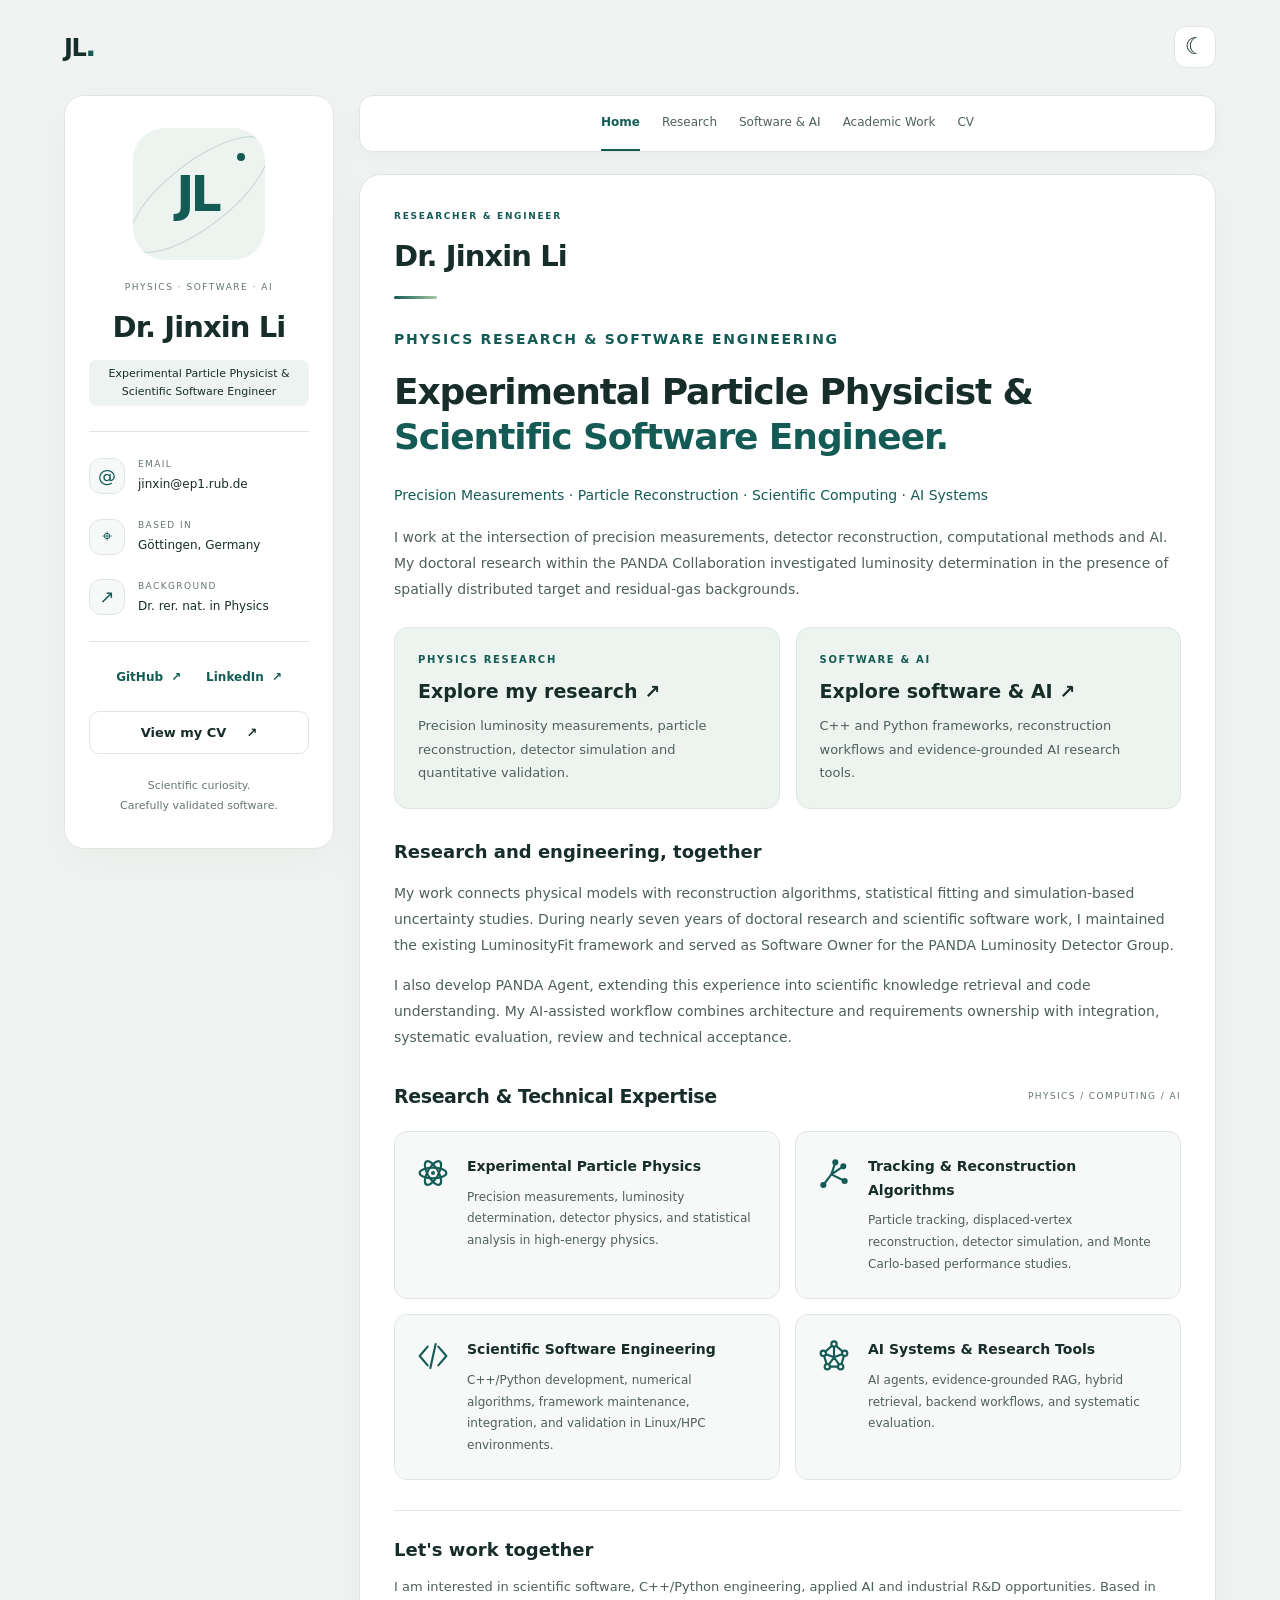
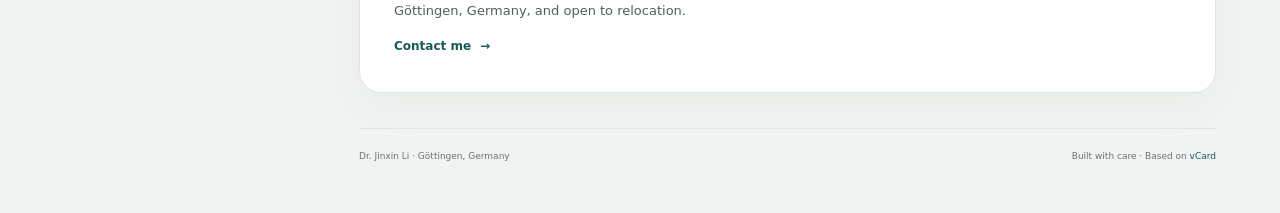
==== commit 7aa2e99a: "Update research and technical expertise section" ====
--- a/index.html
+++ b/index.html
@@ -49,12 +49,12 @@
 <p>I work at the intersection of precision measurements, detector reconstruction, computational methods and AI. My doctoral research within the PANDA Collaboration investigated luminosity determination in the presence of spatially distributed target and residual-gas backgrounds.</p>
 <div class="pathways"><a class="pathway" href="research.html"><span class="eyebrow">PHYSICS RESEARCH</span><h3>Explore my research <span aria-hidden="true">↗</span></h3><p>Precision luminosity measurements, particle reconstruction, detector simulation and quantitative validation.</p></a><a class="pathway" href="software.html"><span class="eyebrow">SOFTWARE &amp; AI</span><h3>Explore software &amp; AI <span aria-hidden="true">↗</span></h3><p>C++ and Python frameworks, reconstruction workflows and evidence-grounded AI research tools.</p></a></div>
 <div class="about-background"><h3>Research and engineering, together</h3><p>My work connects physical models with reconstruction algorithms, statistical fitting and simulation-based uncertainty studies. During nearly seven years of doctoral research and scientific software work, I maintained the existing LuminosityFit framework and served as Software Owner for the PANDA Luminosity Detector Group.</p><p>I also develop PANDA Agent, extending this experience into scientific knowledge retrieval and code understanding. My AI-assisted workflow combines architecture and requirements ownership with integration, systematic evaluation, review and technical acceptance.</p></div></section>
-      <section class="service"><div class="section-heading"><h3 class="h3">What I bring</h3><span class="section-index">ENGINEERING / RESEARCH</span></div>
+      <section class="service"><div class="section-heading"><h3 class="h3">Research &amp; Technical Expertise</h3><span class="section-index">PHYSICS / COMPUTING / AI</span></div>
         <ul class="service-list">
-          <li class="service-item"><div class="service-symbol" aria-hidden="true">&lt;/&gt;</div><div><h4 class="h4 service-item-title">C++ &amp; Python Development</h4><p class="service-item-text">Scientific software development, framework maintenance, debugging and component integration.</p></div></li>
-          <li class="service-item"><div class="service-symbol" aria-hidden="true">⌁</div><div><h4 class="h4 service-item-title">Physics &amp; Scientific Computing</h4><p class="service-item-text">Quantitative reasoning, reconstruction algorithms, numerical modeling, simulation and statistical analysis.</p></div></li>
-          <li class="service-item"><div class="service-symbol" aria-hidden="true">✳</div><div><h4 class="h4 service-item-title">AI Systems &amp; Retrieval</h4><p class="service-item-text">Agent architecture, evidence-grounded RAG, hybrid retrieval, backend integration and evaluation design.</p></div></li>
-          <li class="service-item"><div class="service-symbol" aria-hidden="true">✓</div><div><h4 class="h4 service-item-title">Validation &amp; Collaboration</h4><p class="service-item-text">Automated validation, regression analysis, technical documentation and cross-team collaboration.</p></div></li>
+          <li class="service-item"><div class="service-symbol" aria-hidden="true"><svg xmlns="http://www.w3.org/2000/svg" viewBox="0 0 24 24" width="32" height="32" fill="none" stroke="currentColor" stroke-width="1.6" stroke-linecap="round" stroke-linejoin="round" aria-hidden="true" focusable="false"><ellipse cx="12" cy="12" rx="10" ry="4"/><ellipse cx="12" cy="12" rx="10" ry="4" transform="rotate(60 12 12)"/><ellipse cx="12" cy="12" rx="10" ry="4" transform="rotate(120 12 12)"/><circle cx="12" cy="12" r="1.5" fill="currentColor" stroke="none"/></svg></div><div><h4 class="h4 service-item-title">Experimental Particle Physics</h4><p class="service-item-text">Precision measurements, luminosity determination, detector physics, and statistical analysis in high-energy physics.</p></div></li>
+          <li class="service-item"><div class="service-symbol" aria-hidden="true"><svg xmlns="http://www.w3.org/2000/svg" viewBox="0 0 24 24" width="32" height="32" fill="none" stroke="currentColor" stroke-width="1.6" stroke-linecap="round" stroke-linejoin="round" aria-hidden="true" focusable="false"><path d="M4 21 10 13 13 4M10 13l9-6M10 13l10 5"/><circle cx="4" cy="21" r="1.5" fill="currentColor"/><circle cx="13" cy="4" r="1.5" fill="currentColor"/><circle cx="19" cy="7" r="1.5" fill="currentColor"/><circle cx="20" cy="18" r="1.5" fill="currentColor"/></svg></div><div><h4 class="h4 service-item-title">Tracking &amp; Reconstruction Algorithms</h4><p class="service-item-text">Particle tracking, displaced-vertex reconstruction, detector simulation, and Monte Carlo-based performance studies.</p></div></li>
+          <li class="service-item"><div class="service-symbol" aria-hidden="true"><svg xmlns="http://www.w3.org/2000/svg" viewBox="0 0 24 24" width="32" height="32" fill="none" stroke="currentColor" stroke-width="1.6" stroke-linecap="round" stroke-linejoin="round" aria-hidden="true" focusable="false"><path d="m8 5-6 7 6 7m8-14 6 7-6 7M14 3l-4 18"/></svg></div><div><h4 class="h4 service-item-title">Scientific Software Engineering</h4><p class="service-item-text">C++/Python development, numerical algorithms, framework maintenance, integration, and validation in Linux/HPC environments.</p></div></li>
+          <li class="service-item"><div class="service-symbol" aria-hidden="true"><svg xmlns="http://www.w3.org/2000/svg" viewBox="0 0 24 24" width="32" height="32" fill="none" stroke="currentColor" stroke-width="1.6" stroke-linecap="round" stroke-linejoin="round" aria-hidden="true" focusable="false"><path d="m12 3-8 7 3 10h10l3-10-8-7ZM4 10l8 3 8-3M7 20l5-7 5 7M12 3v10"/><circle cx="12" cy="3" r="2" fill="var(--eerie-black-1)"/><circle cx="4" cy="10" r="2" fill="var(--eerie-black-1)"/><circle cx="20" cy="10" r="2" fill="var(--eerie-black-1)"/><circle cx="7" cy="20" r="2" fill="var(--eerie-black-1)"/><circle cx="17" cy="20" r="2" fill="var(--eerie-black-1)"/></svg></div><div><h4 class="h4 service-item-title">AI Systems &amp; Research Tools</h4><p class="service-item-text">AI agents, evidence-grounded RAG, hybrid retrieval, backend workflows, and systematic evaluation.</p></div></li>
         </ul>
       </section>
       <section class="opportunity-note" aria-label="Career interests"><h3>Let's work together</h3><p>I am interested in scientific software, C++/Python engineering, applied AI and industrial R&amp;D opportunities. Based in Göttingen, Germany, and open to relocation.</p><a class="text-link" href="mailto:jinxin@ep1.rub.de">Contact me <span aria-hidden="true">→</span></a></section>
--- a/assets/site.css
+++ b/assets/site.css
@@ -163,3 +163,7 @@
 .reading-page .article-title{line-height:1.4}
 .main-content>article{display:block;scroll-margin-top:105px}
 [id$="-project-title"]{scroll-margin-top:110px}
+
+/* Consistent decorative icons for the expertise cards. */
+.service-symbol{display:flex;align-items:center;justify-content:center;width:36px;height:36px}
+.service-symbol svg{display:block;width:32px;height:32px;flex:none}
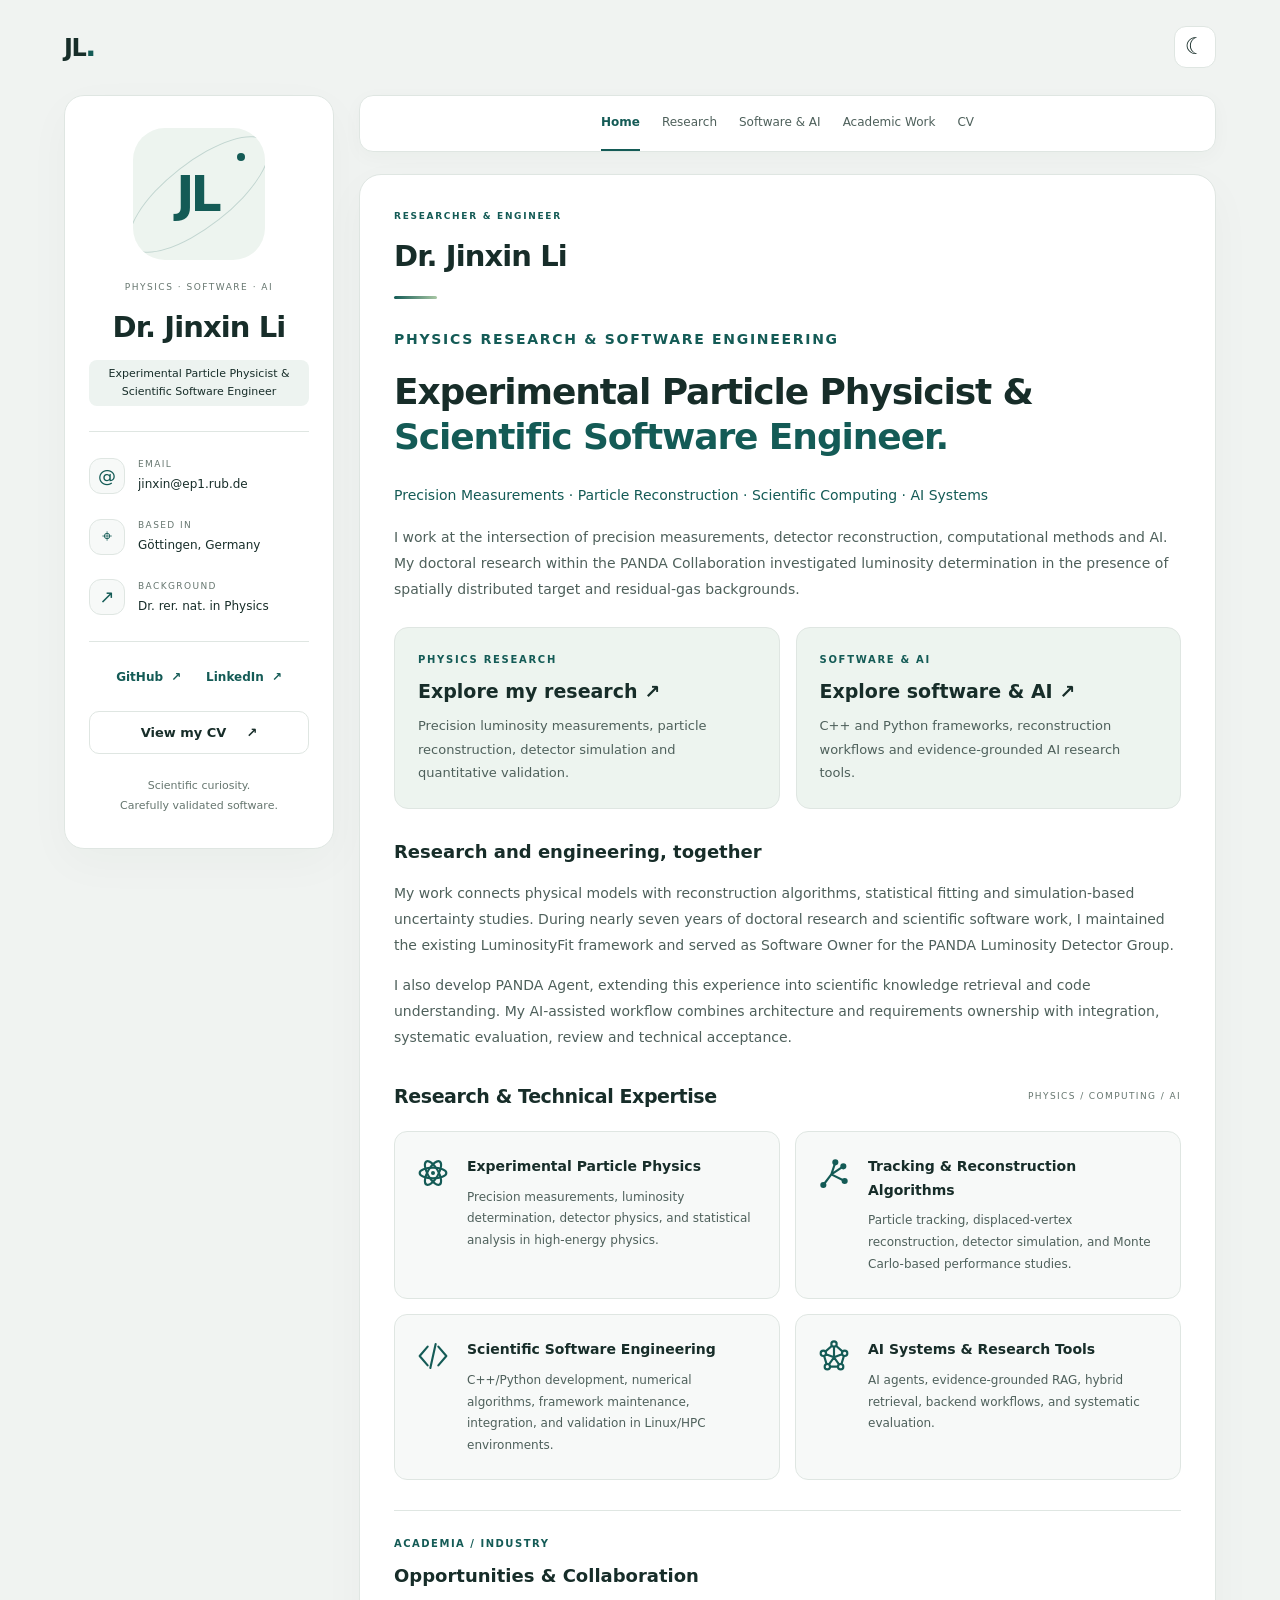
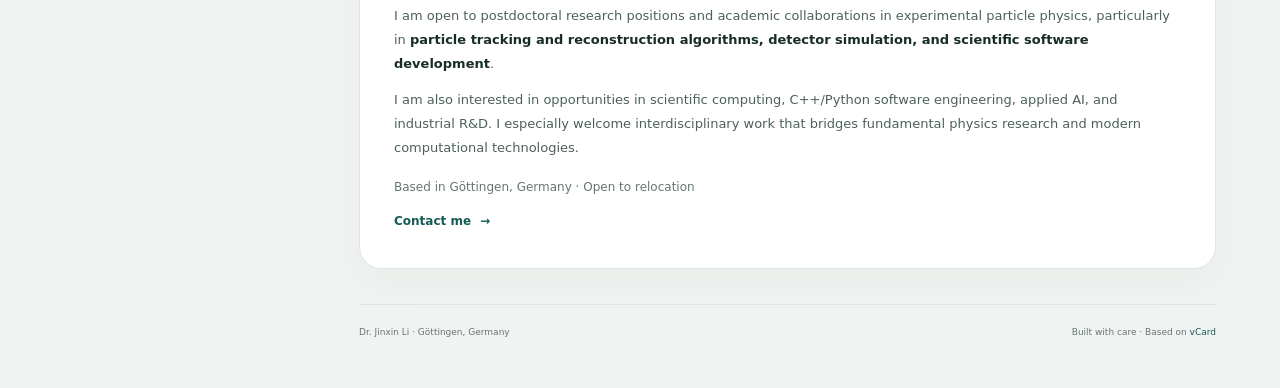
==== commit 92379746: "Refine academic and industry opportunities section" ====
--- a/index.html
+++ b/index.html
@@ -57,7 +57,14 @@
           <li class="service-item"><div class="service-symbol" aria-hidden="true"><svg xmlns="http://www.w3.org/2000/svg" viewBox="0 0 24 24" width="32" height="32" fill="none" stroke="currentColor" stroke-width="1.6" stroke-linecap="round" stroke-linejoin="round" aria-hidden="true" focusable="false"><path d="m12 3-8 7 3 10h10l3-10-8-7ZM4 10l8 3 8-3M7 20l5-7 5 7M12 3v10"/><circle cx="12" cy="3" r="2" fill="var(--eerie-black-1)"/><circle cx="4" cy="10" r="2" fill="var(--eerie-black-1)"/><circle cx="20" cy="10" r="2" fill="var(--eerie-black-1)"/><circle cx="7" cy="20" r="2" fill="var(--eerie-black-1)"/><circle cx="17" cy="20" r="2" fill="var(--eerie-black-1)"/></svg></div><div><h4 class="h4 service-item-title">AI Systems &amp; Research Tools</h4><p class="service-item-text">AI agents, evidence-grounded RAG, hybrid retrieval, backend workflows, and systematic evaluation.</p></div></li>
         </ul>
       </section>
-      <section class="opportunity-note" aria-label="Career interests"><h3>Let's work together</h3><p>I am interested in scientific software, C++/Python engineering, applied AI and industrial R&amp;D opportunities. Based in Göttingen, Germany, and open to relocation.</p><a class="text-link" href="mailto:jinxin@ep1.rub.de">Contact me <span aria-hidden="true">→</span></a></section>
+      <section class="opportunity-note" aria-labelledby="opportunities-title">
+        <span class="eyebrow opportunity-label">ACADEMIA / INDUSTRY</span>
+        <h3 id="opportunities-title">Opportunities &amp; Collaboration</h3>
+        <p class="opportunity-copy">I am open to postdoctoral research positions and academic collaborations in experimental particle physics, particularly in <strong>particle tracking and reconstruction algorithms, detector simulation, and scientific software development</strong>.</p>
+        <p class="opportunity-copy">I am also interested in opportunities in scientific computing, C++/Python software engineering, applied AI, and industrial R&amp;D. I especially welcome interdisciplinary work that bridges fundamental physics research and modern computational technologies.</p>
+        <p class="opportunity-location">Based in Göttingen, Germany · Open to relocation</p>
+        <a class="text-link" href="mailto:jinxin@ep1.rub.de">Contact me <span aria-hidden="true">→</span></a>
+      </section>
     </article>    <footer class="page-footer"><span>Dr. Jinxin Li · Göttingen, Germany</span><span>Built with care · Based on <a href="https://github.com/codewithsadee/vcard-personal-portfolio">vCard</a></span></footer>
   </div>
 </main>
--- a/assets/site.css
+++ b/assets/site.css
@@ -167,3 +167,9 @@
 /* Consistent decorative icons for the expertise cards. */
 .service-symbol{display:flex;align-items:center;justify-content:center;width:36px;height:36px}
 .service-symbol svg{display:block;width:32px;height:32px;flex:none}
+
+/* Opportunities: academic and industry interests with secondary location. */
+.opportunity-note .opportunity-label{display:block;font-size:10px;letter-spacing:1.5px;color:var(--accent);margin-bottom:9px}
+.opportunity-note .opportunity-copy{margin:12px 0}
+.opportunity-note strong{color:var(--white-2)}
+.opportunity-note .opportunity-location{font-size:12px;color:var(--light-gray-70);margin:16px 0 0}
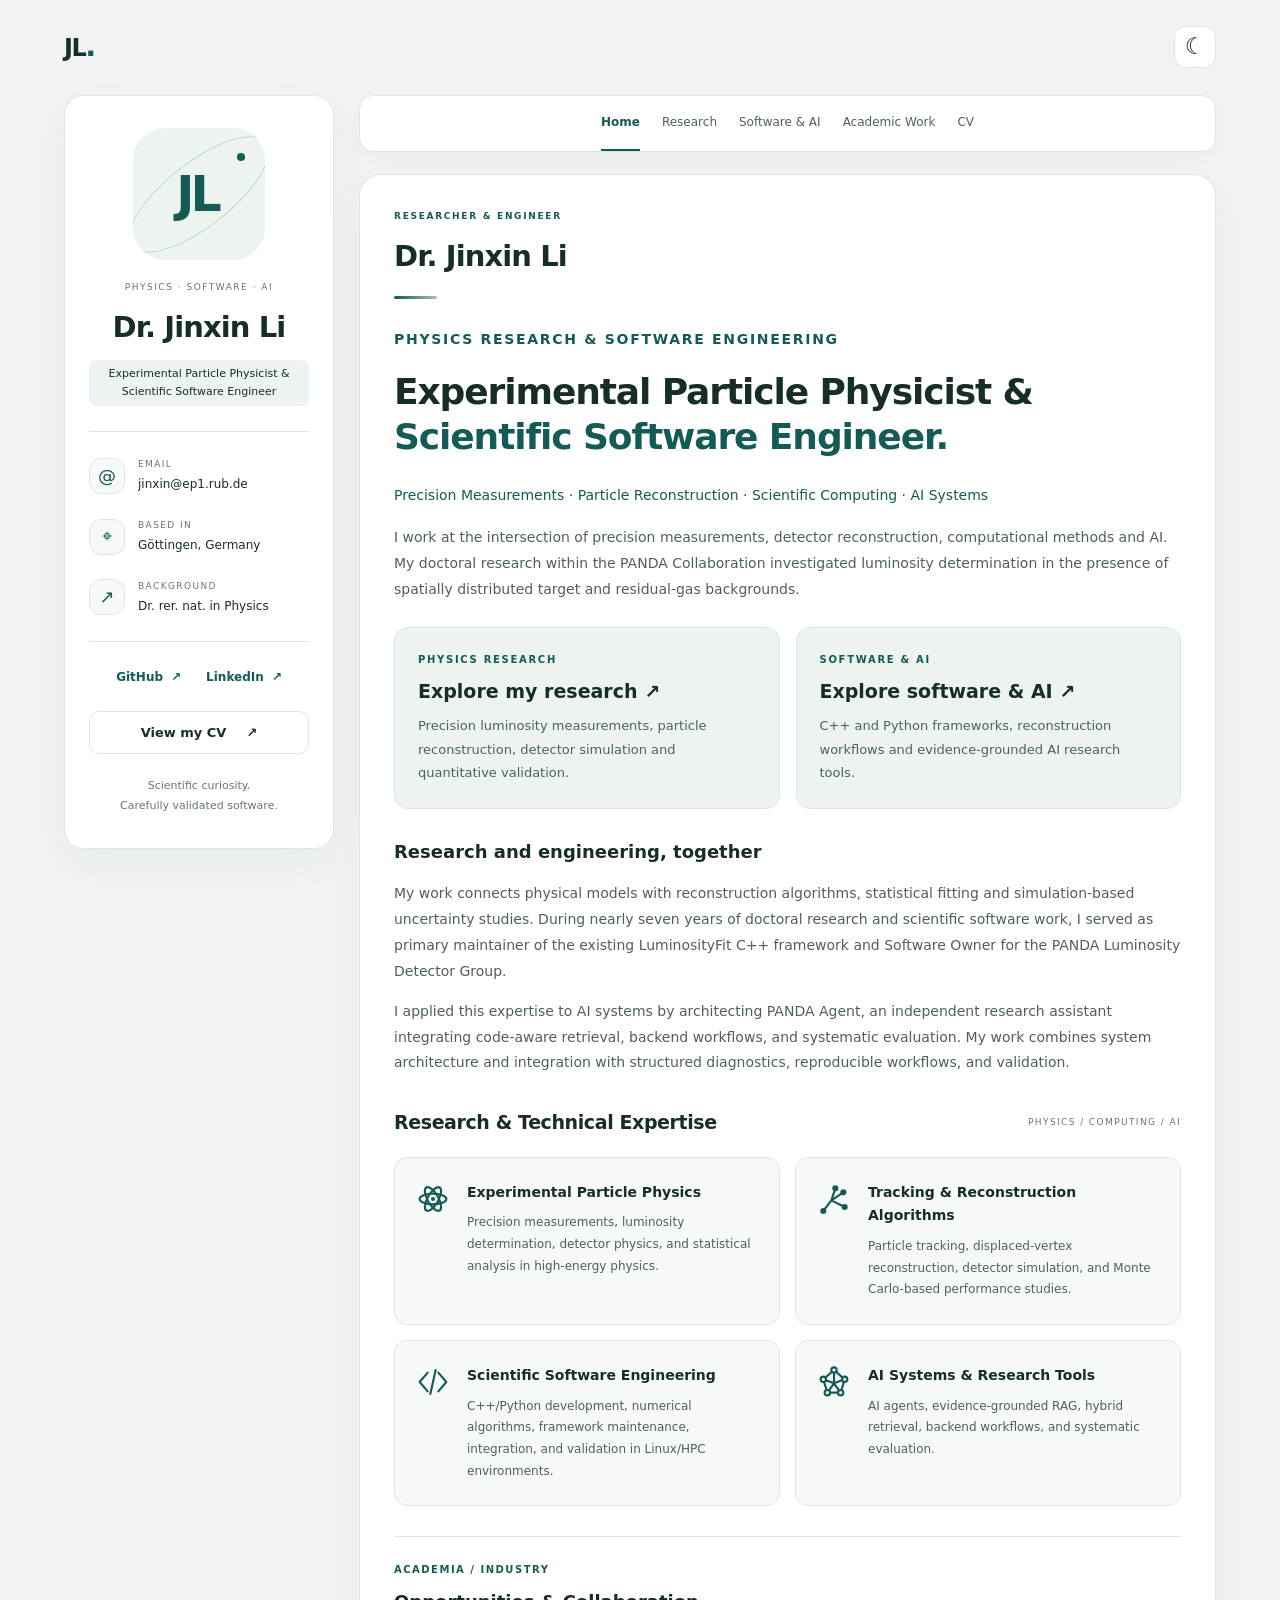
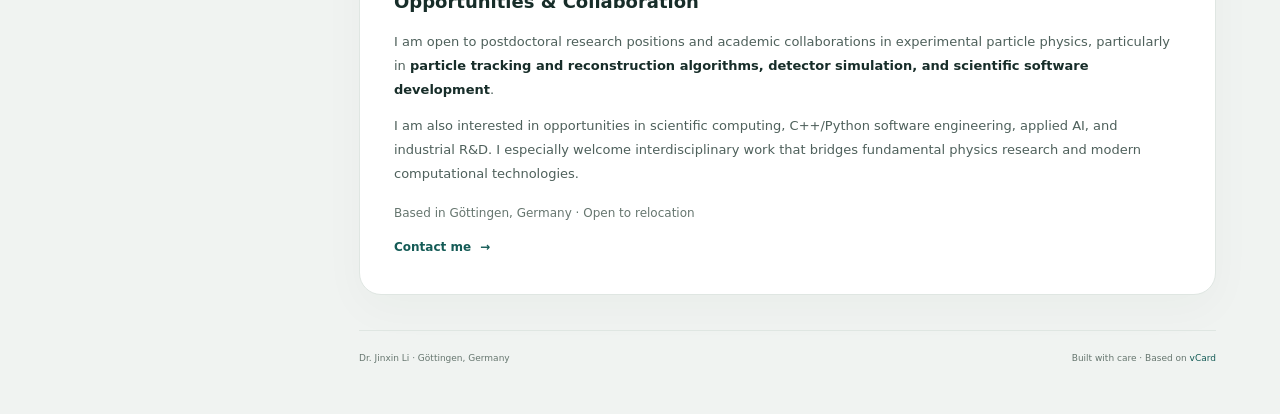
==== commit 6889742d: "Align portfolio and software project descriptions with final CV" ====
--- a/index.html
+++ b/index.html
@@ -48,7 +48,7 @@
 <p class="hero-subtitle">Precision Measurements · Particle Reconstruction · Scientific Computing · AI Systems</p>
 <p>I work at the intersection of precision measurements, detector reconstruction, computational methods and AI. My doctoral research within the PANDA Collaboration investigated luminosity determination in the presence of spatially distributed target and residual-gas backgrounds.</p>
 <div class="pathways"><a class="pathway" href="research.html"><span class="eyebrow">PHYSICS RESEARCH</span><h3>Explore my research <span aria-hidden="true">↗</span></h3><p>Precision luminosity measurements, particle reconstruction, detector simulation and quantitative validation.</p></a><a class="pathway" href="software.html"><span class="eyebrow">SOFTWARE &amp; AI</span><h3>Explore software &amp; AI <span aria-hidden="true">↗</span></h3><p>C++ and Python frameworks, reconstruction workflows and evidence-grounded AI research tools.</p></a></div>
-<div class="about-background"><h3>Research and engineering, together</h3><p>My work connects physical models with reconstruction algorithms, statistical fitting and simulation-based uncertainty studies. During nearly seven years of doctoral research and scientific software work, I maintained the existing LuminosityFit framework and served as Software Owner for the PANDA Luminosity Detector Group.</p><p>I also develop PANDA Agent, extending this experience into scientific knowledge retrieval and code understanding. My AI-assisted workflow combines architecture and requirements ownership with integration, systematic evaluation, review and technical acceptance.</p></div></section>
+<div class="about-background"><h3>Research and engineering, together</h3><p>My work connects physical models with reconstruction algorithms, statistical fitting and simulation-based uncertainty studies. During nearly seven years of doctoral research and scientific software work, I served as primary maintainer of the existing LuminosityFit C++ framework and Software Owner for the PANDA Luminosity Detector Group.</p><p>I applied this expertise to AI systems by architecting PANDA Agent, an independent research assistant integrating code-aware retrieval, backend workflows, and systematic evaluation. My work combines system architecture and integration with structured diagnostics, reproducible workflows, and validation.</p></div></section>
       <section class="service"><div class="section-heading"><h3 class="h3">Research &amp; Technical Expertise</h3><span class="section-index">PHYSICS / COMPUTING / AI</span></div>
         <ul class="service-list">
           <li class="service-item"><div class="service-symbol" aria-hidden="true"><svg xmlns="http://www.w3.org/2000/svg" viewBox="0 0 24 24" width="32" height="32" fill="none" stroke="currentColor" stroke-width="1.6" stroke-linecap="round" stroke-linejoin="round" aria-hidden="true" focusable="false"><ellipse cx="12" cy="12" rx="10" ry="4"/><ellipse cx="12" cy="12" rx="10" ry="4" transform="rotate(60 12 12)"/><ellipse cx="12" cy="12" rx="10" ry="4" transform="rotate(120 12 12)"/><circle cx="12" cy="12" r="1.5" fill="currentColor" stroke="none"/></svg></div><div><h4 class="h4 service-item-title">Experimental Particle Physics</h4><p class="service-item-text">Precision measurements, luminosity determination, detector physics, and statistical analysis in high-energy physics.</p></div></li>
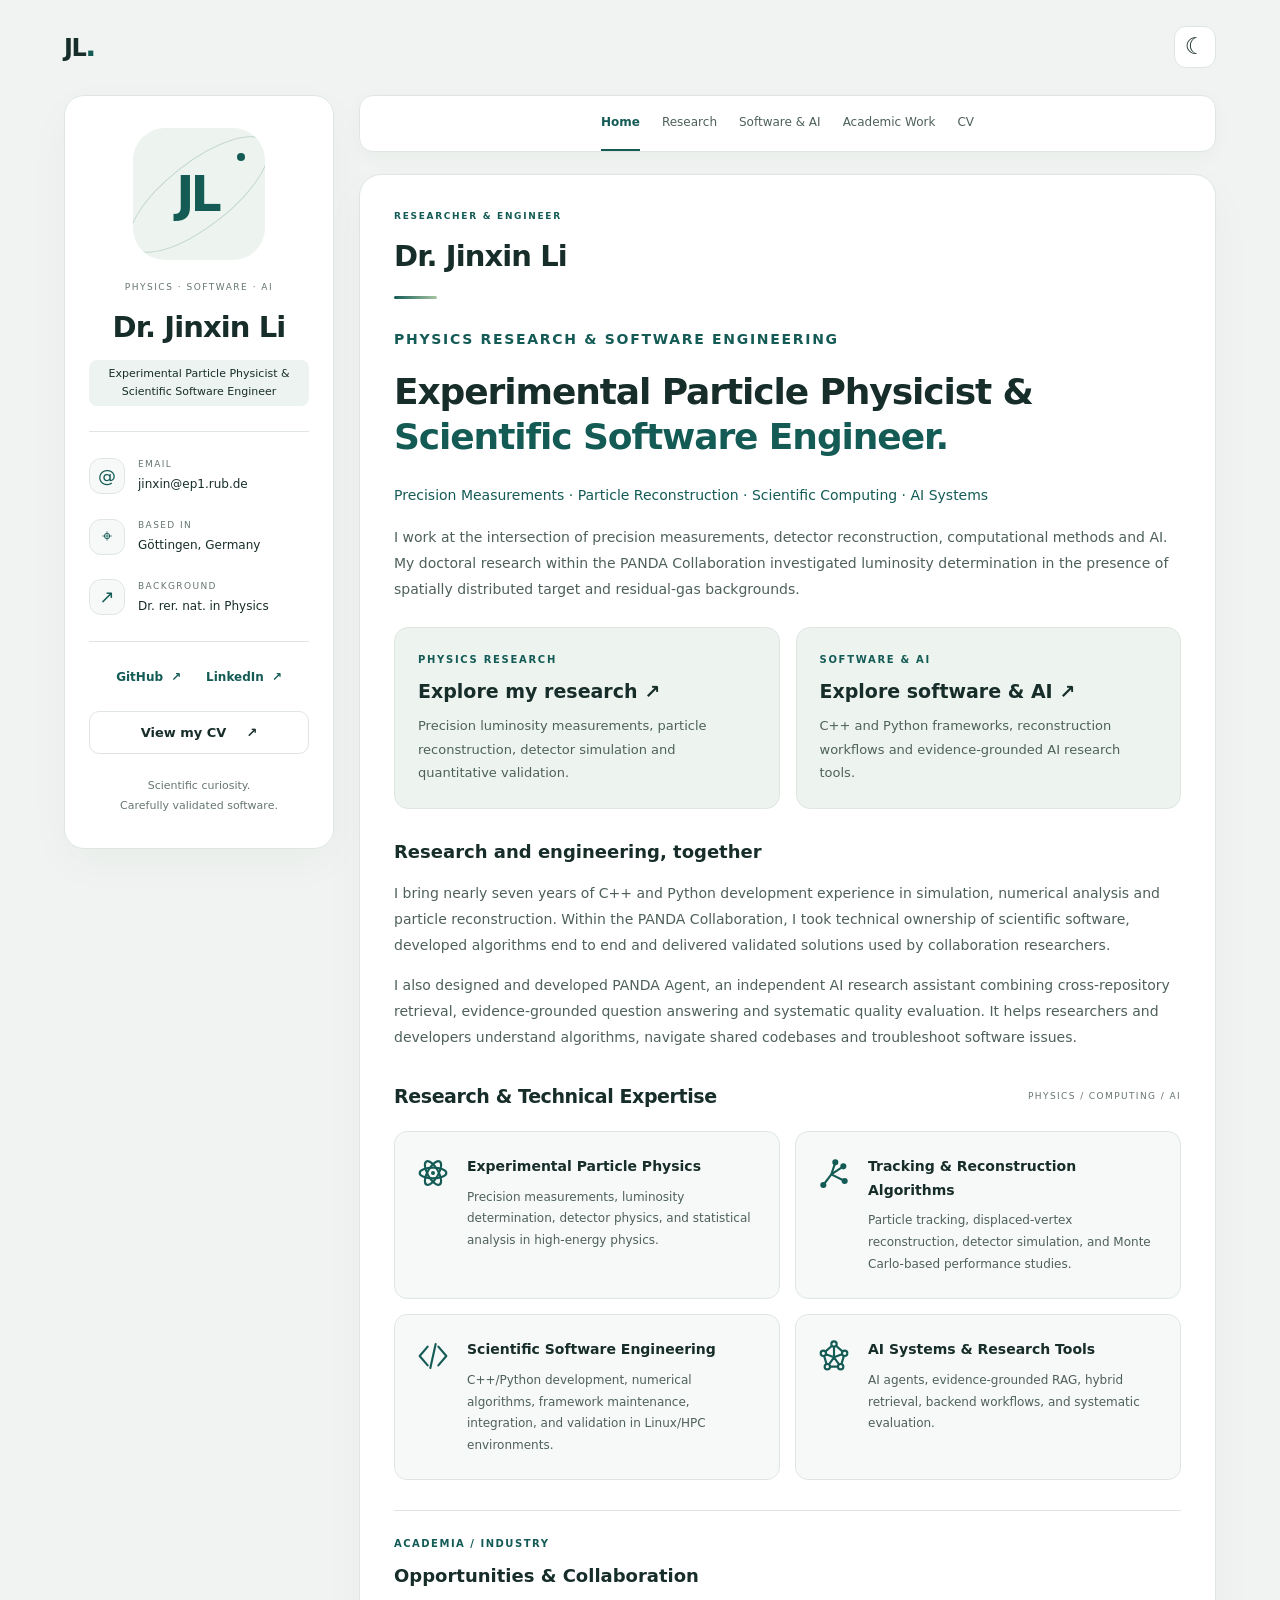
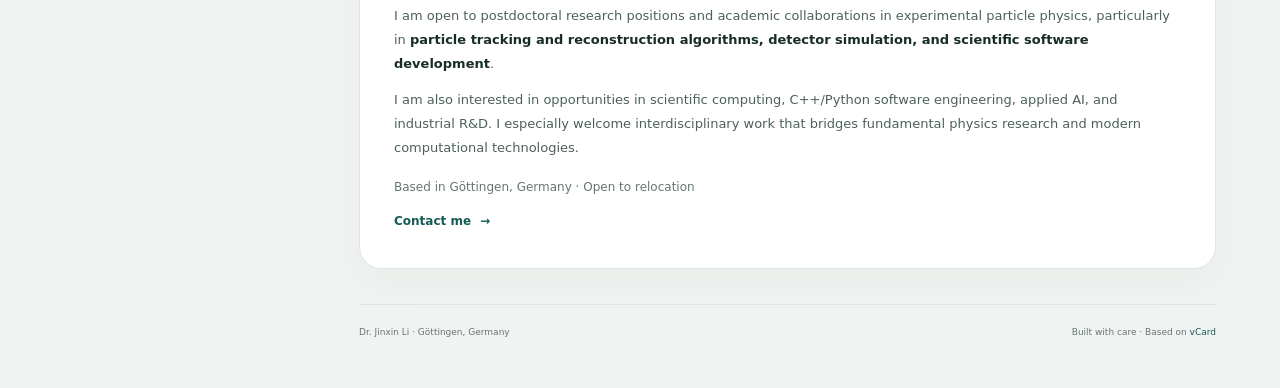
==== commit 5865000f: "Sync portfolio and research pages with updated CV content" ====
--- a/index.html
+++ b/index.html
@@ -48,7 +48,7 @@
 <p class="hero-subtitle">Precision Measurements · Particle Reconstruction · Scientific Computing · AI Systems</p>
 <p>I work at the intersection of precision measurements, detector reconstruction, computational methods and AI. My doctoral research within the PANDA Collaboration investigated luminosity determination in the presence of spatially distributed target and residual-gas backgrounds.</p>
 <div class="pathways"><a class="pathway" href="research.html"><span class="eyebrow">PHYSICS RESEARCH</span><h3>Explore my research <span aria-hidden="true">↗</span></h3><p>Precision luminosity measurements, particle reconstruction, detector simulation and quantitative validation.</p></a><a class="pathway" href="software.html"><span class="eyebrow">SOFTWARE &amp; AI</span><h3>Explore software &amp; AI <span aria-hidden="true">↗</span></h3><p>C++ and Python frameworks, reconstruction workflows and evidence-grounded AI research tools.</p></a></div>
-<div class="about-background"><h3>Research and engineering, together</h3><p>My work connects physical models with reconstruction algorithms, statistical fitting and simulation-based uncertainty studies. During nearly seven years of doctoral research and scientific software work, I served as primary maintainer of the existing LuminosityFit C++ framework and Software Owner for the PANDA Luminosity Detector Group.</p><p>I applied this expertise to AI systems by architecting PANDA Agent, an independent research assistant integrating code-aware retrieval, backend workflows, and systematic evaluation. My work combines system architecture and integration with structured diagnostics, reproducible workflows, and validation.</p></div></section>
+<div class="about-background"><h3>Research and engineering, together</h3><p>I bring nearly seven years of C++ and Python development experience in simulation, numerical analysis and particle reconstruction. Within the PANDA Collaboration, I took technical ownership of scientific software, developed algorithms end to end and delivered validated solutions used by collaboration researchers.</p><p>I also designed and developed PANDA Agent, an independent AI research assistant combining cross-repository retrieval, evidence-grounded question answering and systematic quality evaluation. It helps researchers and developers understand algorithms, navigate shared codebases and troubleshoot software issues.</p></div></section>
       <section class="service"><div class="section-heading"><h3 class="h3">Research &amp; Technical Expertise</h3><span class="section-index">PHYSICS / COMPUTING / AI</span></div>
         <ul class="service-list">
           <li class="service-item"><div class="service-symbol" aria-hidden="true"><svg xmlns="http://www.w3.org/2000/svg" viewBox="0 0 24 24" width="32" height="32" fill="none" stroke="currentColor" stroke-width="1.6" stroke-linecap="round" stroke-linejoin="round" aria-hidden="true" focusable="false"><ellipse cx="12" cy="12" rx="10" ry="4"/><ellipse cx="12" cy="12" rx="10" ry="4" transform="rotate(60 12 12)"/><ellipse cx="12" cy="12" rx="10" ry="4" transform="rotate(120 12 12)"/><circle cx="12" cy="12" r="1.5" fill="currentColor" stroke="none"/></svg></div><div><h4 class="h4 service-item-title">Experimental Particle Physics</h4><p class="service-item-text">Precision measurements, luminosity determination, detector physics, and statistical analysis in high-energy physics.</p></div></li>
